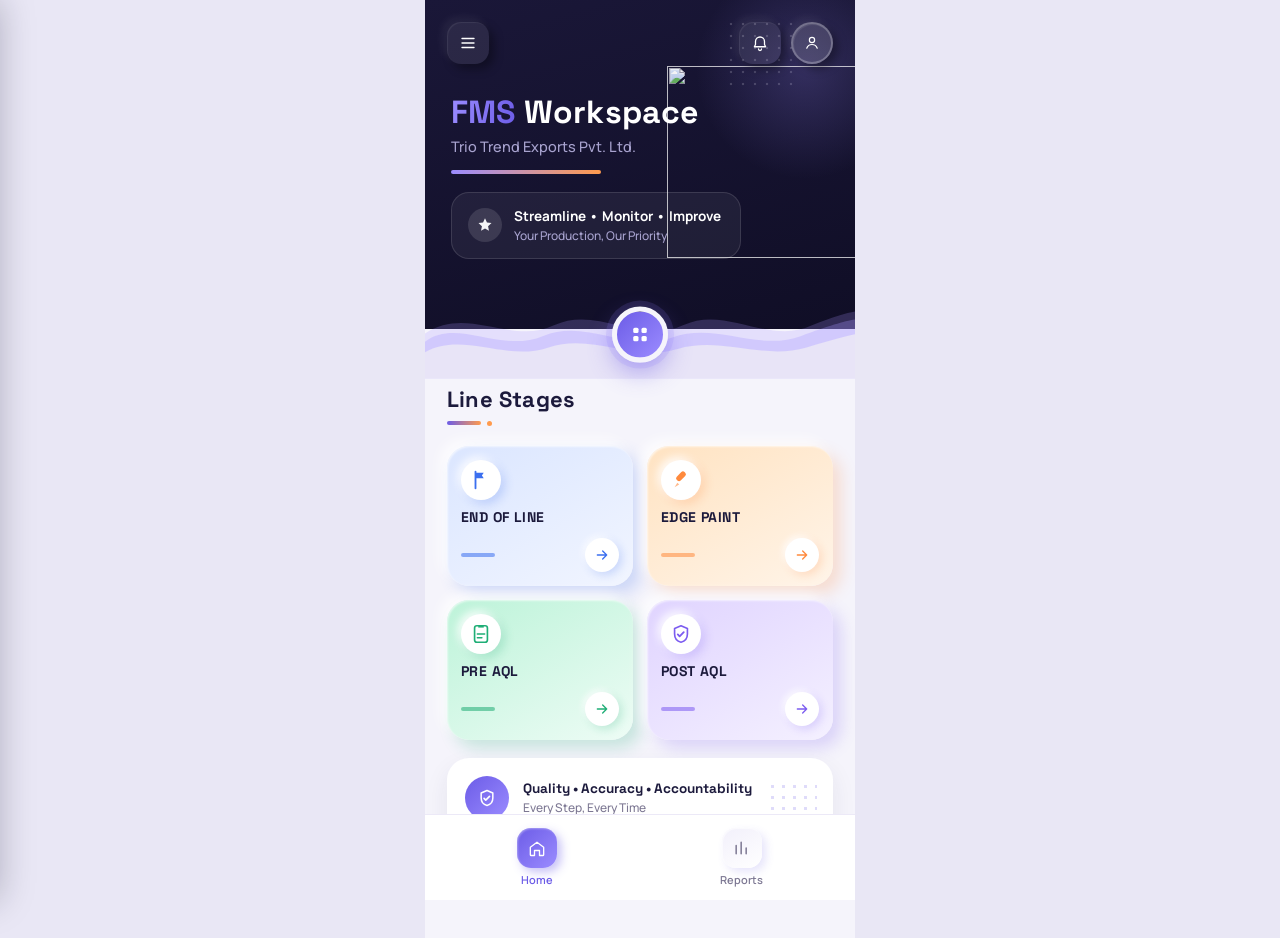
==== index.html @ f4f4b923 "Update index.html" ====
<!DOCTYPE html>
<html lang="en">
<head>
<meta charset="UTF-8">
<meta name="viewport" content="width=device-width, initial-scale=1.0, maximum-scale=1.0">
<title>FMS Workspace</title>
<link rel="stylesheet" href="style.css">
</head>
<body>
<div class="app">

  <div class="side-overlay" id="sideOverlay"></div>
  <aside class="side-panel" id="sidePanel">
    <div class="side-panel-head">
      <div class="side-panel-brand">
        <span class="side-panel-logo">
          <svg width="18" height="18" viewBox="0 0 24 24" fill="none"><path d="M12 3l2.6 5.6 6.1.7-4.6 4.2 1.2 6-5.3-3-5.3 3 1.2-6-4.6-4.2 6.1-.7z" fill="#fff" fill-opacity="0.95"/></svg>
        </span>
        <span>
          <strong>FMS Workspace</strong>
          <small>Trio Trend Exports Pvt. Ltd.</small>
        </span>
      </div>
      <button class="icon-btn square" id="sideCloseBtn" title="Close">
        <svg width="16" height="16" viewBox="0 0 24 24" fill="none"><path d="M6 6l12 12M18 6L6 18" stroke="currentColor" stroke-width="1.8" stroke-linecap="round"/></svg>
      </button>
    </div>

    <div class="side-panel-label">Line Stages</div>

    <nav class="side-panel-list">
      <button class="side-item" data-label="End of Line" style="--tint-a:#dbe6ff; --tint-b:#f1f5ff; --ic:#3b6fef; --sh:rgba(59,111,239,0.22);">
        <span class="side-item-icon"><svg width="19" height="19" viewBox="0 0 24 24" fill="none"><path d="M6 3v18" stroke="var(--ic)" stroke-width="2" stroke-linecap="round"/><path d="M6 4h9l-2 3 2 3H6" fill="var(--ic)"/></svg></span>
        <span class="side-item-text">End of Line</span>
        <span class="side-item-arrow"><svg width="14" height="14" viewBox="0 0 24 24" fill="none"><path d="M5 12h14M13 6l6 6-6 6" stroke="var(--ic)" stroke-width="2" stroke-linecap="round" stroke-linejoin="round"/></svg></span>
      </button>

      <button class="side-item" data-label="Edge Paint" style="--tint-a:#ffe3c2; --tint-b:#fff4e8; --ic:#ff8a3d; --sh:rgba(255,138,61,0.22);">
        <span class="side-item-icon"><svg width="19" height="19" viewBox="0 0 24 24" fill="none"><rect x="9" y="2" width="6" height="12" rx="2.5" transform="rotate(45 12 8)" fill="var(--ic)"/><path d="M8 15l-3 5 5-3z" fill="var(--ic)" opacity="0.6"/></svg></span>
        <span class="side-item-text">Edge Paint</span>
        <span class="side-item-arrow"><svg width="14" height="14" viewBox="0 0 24 24" fill="none"><path d="M5 12h14M13 6l6 6-6 6" stroke="var(--ic)" stroke-width="2" stroke-linecap="round" stroke-linejoin="round"/></svg></span>
      </button>

      <button class="side-item" data-label="Pre AQL" style="--tint-a:#bdf3d9; --tint-b:#edfcf5; --ic:#1fae76; --sh:rgba(31,174,118,0.22);">
        <span class="side-item-icon"><svg width="19" height="19" viewBox="0 0 24 24" fill="none"><rect x="5" y="3" width="14" height="18" rx="2.5" stroke="var(--ic)" stroke-width="1.8"/><path d="M9 3h6v2H9z" fill="var(--ic)"/><path d="M8 12h8M8 16h5" stroke="var(--ic)" stroke-width="1.6" stroke-linecap="round"/></svg></span>
        <span class="side-item-text">Pre AQL</span>
        <span class="side-item-arrow"><svg width="14" height="14" viewBox="0 0 24 24" fill="none"><path d="M5 12h14M13 6l6 6-6 6" stroke="var(--ic)" stroke-width="2" stroke-linecap="round" stroke-linejoin="round"/></svg></span>
      </button>

      <button class="side-item" data-label="Post AQL" style="--tint-a:#e0d4ff; --tint-b:#f4f0ff; --ic:#7c5cf0; --sh:rgba(124,92,240,0.22);">
        <span class="side-item-icon"><svg width="19" height="19" viewBox="0 0 24 24" fill="none"><path d="M12 3l7 3v6c0 5-3.2 8-7 9-3.8-1-7-4-7-9V6z" stroke="var(--ic)" stroke-width="1.8" stroke-linejoin="round"/><path d="M8.5 12.5l2 2 4.5-4.5" stroke="var(--ic)" stroke-width="2" stroke-linecap="round" stroke-linejoin="round"/></svg></span>
        <span class="side-item-text">Post AQL</span>
        <span class="side-item-arrow"><svg width="14" height="14" viewBox="0 0 24 24" fill="none"><path d="M5 12h14M13 6l6 6-6 6" stroke="var(--ic)" stroke-width="2" stroke-linecap="round" stroke-linejoin="round"/></svg></span>
      </button>
    </nav>
  </aside>

  <div class="hero">
    <div class="hero-dots" aria-hidden="true"></div>
    <div class="hero-glow" aria-hidden="true"></div>

    <div class="topbar">
      <button class="icon-btn square" id="menuBtn" title="Menu">
        <svg width="18" height="18" viewBox="0 0 24 24" fill="none"><path d="M4 6h16M4 12h16M4 18h16" stroke="currentColor" stroke-width="1.8" stroke-linecap="round"/></svg>
      </button>

      <div class="topbar-right">
        <button class="icon-btn square" id="bellBtn" title="Notifications">
          <svg width="18" height="18" viewBox="0 0 24 24" fill="none"><path d="M6 10a6 6 0 0 1 12 0v4l1.5 3h-15L6 14z" stroke="currentColor" stroke-width="1.7" stroke-linejoin="round"/><path d="M10 20a2 2 0 0 0 4 0" stroke="currentColor" stroke-width="1.7" stroke-linecap="round"/></svg>
        </button>

        <div class="avatar-badge" id="avatarBtn">
          <svg width="18" height="18" viewBox="0 0 24 24" fill="none"><circle cx="12" cy="8" r="3.5" stroke="currentColor" stroke-width="1.6"/><path d="M5 19c1.2-3.2 4-5 7-5s5.8 1.8 7 5" stroke="currentColor" stroke-width="1.6" stroke-linecap="round"/></svg>
          <div class="menu-panel" id="menuPanel">
            <button id="logoutBtn">Log out</button>
            <button id="profileBtn">Profile settings</button>
          </div>
        </div>
      </div>
    </div>

    <img class="hero-illustration" src="https://res.cloudinary.com/dnrgcigsj/image/upload/v1784894567/WhatsApp_Image_2026-07-24_at_5.30.58_PM_oqavgt.jpg" alt="" aria-hidden="true">

    <div class="hero-text">
      <h1><span class="grad-text">FMS</span> Workspace</h1>
      <p>Trio Trend Exports Pvt. Ltd.</p>
      <div class="hero-divider"></div>

      <div class="tagline-card">
        <span class="tagline-icon">
          <svg width="18" height="18" viewBox="0 0 24 24" fill="none"><path d="M12 3l2.6 5.6 6.1.7-4.6 4.2 1.2 6-5.3-3-5.3 3 1.2-6-4.6-4.2 6.1-.7z" fill="#fff" fill-opacity="0.95"/></svg>
        </span>
        <span>
          <strong>Streamline &bull; Monitor &bull; Improve</strong>
          <small>Your Production, Our Priority</small>
        </span>
      </div>
    </div>

    <svg class="hero-wave" viewBox="0 0 400 110" preserveAspectRatio="none" xmlns="http://www.w3.org/2000/svg">
      <!-- back wave -->
      <path d="M0,55 C40,20 80,70 120,45 C160,20 200,70 240,45 C280,20 320,70 360,45 C380,34 392,30 400,28 L400,110 L0,110 Z" fill="rgba(167,148,255,0.22)"/>
      <!-- mid wave -->
      <path d="M0,65 C30,35 70,80 110,58 C150,36 190,80 230,60 C270,40 310,78 350,58 C375,46 390,40 400,38 L400,110 L0,110 Z" fill="rgba(167,148,255,0.3)"/>
      <!-- front wave (bg colour) -->
      <path d="M0,78 C35,52 75,90 115,72 C155,54 195,90 235,74 C275,58 315,88 355,72 C378,63 392,58 400,56 L400,110 L0,110 Z" fill="#e8e4f7"/>
    </svg>
    <div class="fab-sync" id="syncBtn" title="Quick menu">
      <svg width="18" height="18" viewBox="0 0 24 24" fill="none"><rect x="3" y="3" width="7" height="7" rx="2" fill="#fff"/><rect x="14" y="3" width="7" height="7" rx="2" fill="#fff"/><rect x="3" y="14" width="7" height="7" rx="2" fill="#fff"/><rect x="14" y="14" width="7" height="7" rx="2" fill="#fff"/></svg>
    </div>
  </div>

  <div class="content">
    <div class="section-label">Line Stages</div>
    <div class="section-accent"><span class="bar"></span><span class="dot"></span></div>

    <div class="clay-grid">

      <button class="stage-card" data-label="End of Line" style="--tint-a:#dbe6ff; --tint-b:#f1f5ff; --ic:#3b6fef; --sh:rgba(59,111,239,0.22); --d:0s;">
        <span class="stage-icon"><svg width="22" height="22" viewBox="0 0 24 24" fill="none"><path d="M6 3v18" stroke="var(--ic)" stroke-width="2" stroke-linecap="round"/><path d="M6 4h9l-2 3 2 3H6" fill="var(--ic)"/></svg></span>
        <h3>END OF LINE</h3>
        <div class="stage-footer">
          <span class="stage-bar"></span>
          <span class="stage-arrow"><svg width="16" height="16" viewBox="0 0 24 24" fill="none"><path d="M5 12h14M13 6l6 6-6 6" stroke="var(--ic)" stroke-width="2" stroke-linecap="round" stroke-linejoin="round"/></svg></span>
        </div>
      </button>

      <button class="stage-card" data-label="Edge Paint" style="--tint-a:#ffe3c2; --tint-b:#fff4e8; --ic:#ff8a3d; --sh:rgba(255,138,61,0.22); --d:0.08s;">
        <span class="stage-icon"><svg width="22" height="22" viewBox="0 0 24 24" fill="none"><rect x="9" y="2" width="6" height="12" rx="2.5" transform="rotate(45 12 8)" fill="var(--ic)"/><path d="M8 15l-3 5 5-3z" fill="var(--ic)" opacity="0.6"/></svg></span>
        <h3>EDGE PAINT</h3>
        <div class="stage-footer">
          <span class="stage-bar"></span>
          <span class="stage-arrow"><svg width="16" height="16" viewBox="0 0 24 24" fill="none"><path d="M5 12h14M13 6l6 6-6 6" stroke="var(--ic)" stroke-width="2" stroke-linecap="round" stroke-linejoin="round"/></svg></span>
        </div>
      </button>

      <button class="stage-card" data-label="Pre AQL" style="--tint-a:#bdf3d9; --tint-b:#edfcf5; --ic:#1fae76; --sh:rgba(31,174,118,0.22); --d:0.16s;">
        <span class="stage-icon"><svg width="22" height="22" viewBox="0 0 24 24" fill="none"><rect x="5" y="3" width="14" height="18" rx="2.5" stroke="var(--ic)" stroke-width="1.8"/><path d="M9 3h6v2H9z" fill="var(--ic)"/><path d="M8 12h8M8 16h5" stroke="var(--ic)" stroke-width="1.6" stroke-linecap="round"/></svg></span>
        <h3>PRE AQL</h3>
        <div class="stage-footer">
          <span class="stage-bar"></span>
          <span class="stage-arrow"><svg width="16" height="16" viewBox="0 0 24 24" fill="none"><path d="M5 12h14M13 6l6 6-6 6" stroke="var(--ic)" stroke-width="2" stroke-linecap="round" stroke-linejoin="round"/></svg></span>
        </div>
      </button>

      <button class="stage-card" data-label="Post AQL" style="--tint-a:#e0d4ff; --tint-b:#f4f0ff; --ic:#7c5cf0; --sh:rgba(124,92,240,0.22); --d:0.24s;">
        <span class="stage-icon"><svg width="22" height="22" viewBox="0 0 24 24" fill="none"><path d="M12 3l7 3v6c0 5-3.2 8-7 9-3.8-1-7-4-7-9V6z" stroke="var(--ic)" stroke-width="1.8" stroke-linejoin="round"/><path d="M8.5 12.5l2 2 4.5-4.5" stroke="var(--ic)" stroke-width="2" stroke-linecap="round" stroke-linejoin="round"/></svg></span>
        <h3>POST AQL</h3>
        <div class="stage-footer">
          <span class="stage-bar"></span>
          <span class="stage-arrow"><svg width="16" height="16" viewBox="0 0 24 24" fill="none"><path d="M5 12h14M13 6l6 6-6 6" stroke="var(--ic)" stroke-width="2" stroke-linecap="round" stroke-linejoin="round"/></svg></span>
        </div>
      </button>

    </div>

    <div class="quality-card">
      <span class="quality-icon"><svg width="20" height="20" viewBox="0 0 24 24" fill="none"><path d="M12 3l7 3v6c0 5-3.2 8-7 9-3.8-1-7-4-7-9V6z" stroke="#fff" stroke-width="1.8" stroke-linejoin="round"/><path d="M8.5 12.5l2 2 4.5-4.5" stroke="#fff" stroke-width="2" stroke-linecap="round" stroke-linejoin="round"/></svg></span>
      <span class="quality-text">
        <strong>Quality &bull; Accuracy &bull; Accountability</strong>
        <small>Every Step, Every Time</small>
      </span>
      <span class="quality-dots" aria-hidden="true"></span>
    </div>
  </div>

  <nav class="bottom-nav">
    <button class="active" data-view="home">
      <span class="nav-icon">
        <svg width="20" height="20" viewBox="0 0 24 24" fill="none"><path d="M4 11l8-6 8 6v9a1 1 0 0 1-1 1h-4v-6H9v6H5a1 1 0 0 1-1-1z" stroke="currentColor" stroke-width="1.6" stroke-linejoin="round"/></svg>
      </span>
      Home
    </button>
    <button data-view="reports">
      <span class="nav-icon">
        <svg width="20" height="20" viewBox="0 0 24 24" fill="none"><path d="M5 19V9M11 19V5M17 19v-7" stroke="currentColor" stroke-width="1.8" stroke-linecap="round"/></svg>
      </span>
      Reports
    </button>
  </nav>

  <div class="toast" id="toast"></div>
</div>

<script src="main.js"></script>
</body>
</html>
---- style.css ----
@import url('https://fonts.googleapis.com/css2?family=Space+Grotesk:wght@500;600;700&family=Manrope:wght@400;500;600;700&display=swap');

:root{
  --hero-1:#1a1738;
  --hero-2:#100e26;
  --accent-1:#6c5ce7;
  --accent-2:#9b8cff;
  --accent-orange:#ff9a4d;
  --bg-light:#f5f4fb;
  --card:#ffffff;
  --text-light:#ffffff;
  --text-muted:#a8a3cf;
  --text-dark:#1c1a3c;
  --text-dark-muted:#7d7893;
  --shadow:0 10px 24px rgba(38,34,78,0.12);
}

*{box-sizing:border-box;}

body{
  margin:0;
  font-family:'Manrope',sans-serif;
  background:#e9e7f5;
  display:flex;
  justify-content:center;
  color:var(--text-dark);
}

.app{
  width:100%;
  max-width:430px;
  min-height:100vh;
  background:var(--bg-light);
  position:relative;
  overflow-x:hidden;
  display:flex;
  flex-direction:column;
}

/* ---------- SIDE PANEL ---------- */
.side-overlay{
  position:fixed;
  inset:0;
  background:rgba(16,14,38,0.5);
  backdrop-filter:blur(2px);
  opacity:0;
  pointer-events:none;
  transition:opacity .28s ease;
  z-index:90;
}
.side-overlay.open{
  opacity:1;
  pointer-events:auto;
}

.side-panel{
  position:fixed;
  top:0; left:0;
  height:100%;
  width:82%;
  max-width:330px;
  background:var(--bg-light);
  box-shadow:14px 0 34px rgba(16,14,38,0.28);
  z-index:100;
  display:flex;
  flex-direction:column;
  padding:22px 18px calc(22px + env(safe-area-inset-bottom));
  transform:translateX(-105%);
  transition:transform .32s cubic-bezier(.25,.9,.35,1);
}
.side-panel.open{
  transform:translateX(0);
}

.side-panel-head{
  display:flex;
  align-items:center;
  justify-content:space-between;
  margin-bottom:24px;
}
.side-panel-brand{
  display:flex;
  align-items:center;
  gap:12px;
}
.side-panel-logo{
  width:38px;height:38px;
  border-radius:13px;
  flex-shrink:0;
  background:linear-gradient(135deg,var(--accent-1),var(--accent-2));
  display:flex;align-items:center;justify-content:center;
  box-shadow:4px 4px 10px rgba(108,92,231,0.28), -3px -3px 8px rgba(255,255,255,0.85);
}
.side-panel-brand strong{
  display:block;
  font-family:'Space Grotesk',sans-serif;
  font-weight:700;
  font-size:14px;
  color:var(--text-dark);
}
.side-panel-brand small{
  display:block;
  font-size:11.5px;
  color:var(--text-dark-muted);
  font-weight:500;
}

.side-panel .icon-btn.square{
  width:36px;height:36px;
  border-radius:12px;
  color:var(--text-dark-muted);
  background:linear-gradient(150deg,#f2f0fb,#ffffff);
  box-shadow:
    4px 4px 9px rgba(108,92,231,0.14),
    -4px -4px 9px rgba(255,255,255,0.9),
    inset 1px 1px 1px rgba(255,255,255,0.6);
}
.side-panel .icon-btn.square:active{
  box-shadow:
    inset 3px 3px 6px rgba(108,92,231,0.22),
    inset -2px -2px 6px rgba(255,255,255,0.6);
}

.side-panel-label{
  font-family:'Space Grotesk',sans-serif;
  font-weight:700;
  font-size:13px;
  letter-spacing:0.6px;
  text-transform:uppercase;
  color:var(--text-dark-muted);
  margin-bottom:12px;
}

.side-panel-list{
  display:flex;
  flex-direction:column;
  gap:12px;
  overflow-y:auto;
}

.side-item{
  display:flex;
  align-items:center;
  gap:12px;
  width:100%;
  border:none;
  cursor:pointer;
  text-align:left;
  font-family:'Manrope',sans-serif;
  padding:13px 14px;
  border-radius:18px;
  background:linear-gradient(150deg,var(--tint-a,#ecebf7),var(--tint-b,#f7f6fc));
  box-shadow:
    6px 6px 14px var(--sh,rgba(108,92,231,0.18)),
    -5px -5px 12px rgba(255,255,255,0.85),
    inset 1px 1px 2px rgba(255,255,255,0.6);
  transition:transform .12s ease, box-shadow .12s ease;
}
.side-item:active{
  transform:scale(0.97);
  box-shadow:
    inset 4px 4px 9px var(--sh,rgba(108,92,231,0.24)),
    inset -3px -3px 8px rgba(255,255,255,0.7);
}

.side-item-icon{
  width:38px;height:38px;
  border-radius:50%;
  background:#fff;
  flex-shrink:0;
  display:flex;align-items:center;justify-content:center;
  box-shadow:
    3px 3px 8px var(--sh,rgba(108,92,231,0.2)),
    -2px -2px 6px rgba(255,255,255,0.9);
}

.side-item-text{
  flex:1;
  font-family:'Space Grotesk',sans-serif;
  font-weight:700;
  font-size:13.5px;
  letter-spacing:0.2px;
  color:var(--text-dark);
}

.side-item-arrow{
  width:28px;height:28px;
  border-radius:50%;
  background:#fff;
  flex-shrink:0;
  display:flex;align-items:center;justify-content:center;
  box-shadow:
    2px 2px 6px var(--sh,rgba(108,92,231,0.2)),
    -2px -2px 5px rgba(255,255,255,0.9);
}

/* ---------- HERO ---------- */
.hero{
  background:linear-gradient(165deg,var(--hero-1),var(--hero-2));
  padding:22px 22px 44px;
  position:relative;
  overflow:visible;
  color:var(--text-light);
}

.hero-dots{
  position:absolute;
  top:18px; right:60px;
  width:70px;height:70px;
  background-image:radial-gradient(circle,rgba(255,255,255,0.18) 1.2px, transparent 1.6px);
  background-size:12px 12px;
  pointer-events:none;
}

.hero-glow{
  position:absolute;
  top:-40px; right:-60px;
  width:220px;height:220px;
  border-radius:50%;
  background:radial-gradient(circle, rgba(155,140,255,0.22), transparent 70%);
  pointer-events:none;
}

.hero-illustration{
  position:absolute;
  top:66px; right:-4px;
  width:192px;height:192px;
  object-fit:contain;
  pointer-events:none;
  z-index:0;
  mix-blend-mode:screen;
  opacity:0.95;
}

.topbar{
  display:flex;
  align-items:center;
  justify-content:space-between;
  margin-bottom:26px;
  position:relative;
  z-index:2;
  animation:fadeDown .5s ease both;
}

.topbar-right{
  display:flex;
  align-items:center;
  gap:10px;
}

.icon-btn{
  border:none;color:var(--text-light);
  cursor:pointer;
  background:rgba(255,255,255,0.08);
}
.icon-btn.square{
  width:42px;height:42px;
  border-radius:14px;
  display:flex;align-items:center;justify-content:center;
  box-shadow:
    5px 5px 10px rgba(0,0,0,0.35),
    -4px -4px 10px rgba(255,255,255,0.07),
    inset 1px 1px 1px rgba(255,255,255,0.08);
  transition:transform .12s ease, box-shadow .12s ease;
}
.icon-btn.square:active{
  transform:scale(0.92);
  box-shadow:
    inset 3px 3px 6px rgba(0,0,0,0.4),
    inset -2px -2px 6px rgba(255,255,255,0.06);
}

.avatar-badge{
  width:42px;height:42px;
  border-radius:50%;
  background:rgba(255,255,255,0.14);
  border:2px solid rgba(255,255,255,0.25);
  display:flex;align-items:center;justify-content:center;
  cursor:pointer;
  color:var(--text-light);
  position:relative;
  box-shadow:
    5px 5px 10px rgba(0,0,0,0.35),
    -4px -4px 10px rgba(255,255,255,0.07),
    inset 1px 1px 1px rgba(255,255,255,0.1);
  transition:transform .12s ease, box-shadow .12s ease;
}
.avatar-badge:active{
  transform:scale(0.92);
  box-shadow:
    inset 3px 3px 6px rgba(0,0,0,0.4),
    inset -2px -2px 6px rgba(255,255,255,0.06);
}

.menu-panel{
  position:absolute;
  top:52px; right:0;
  background:var(--card);
  color:var(--text-dark);
  border-radius:14px;
  box-shadow:var(--shadow);
  padding:8px;
  display:none;
  z-index:20;
  min-width:150px;
}
.menu-panel.open{display:block;}
.menu-panel button{
  width:100%;
  text-align:left;
  padding:10px 12px;
  border:none;background:none;
  border-radius:10px;
  font-family:'Manrope',sans-serif;
  font-size:14px;
  cursor:pointer;
  color:var(--text-dark);
}
.menu-panel button:hover{background:#f1effa;}

.hero-text{
  position:relative;
  z-index:2;
  padding:4px 4px 6px;
  margin-bottom:20px;
}
.hero-text h1{
  font-family:'Space Grotesk',sans-serif;
  font-weight:700;
  font-size:32px;
  line-height:1.15;
  margin:0 0 6px;
  letter-spacing:0.2px;
  color:#fff;
  opacity:0;
  animation:riseIn .6s .15s cubic-bezier(.22,.9,.35,1) forwards;
}
.grad-text{
  background:linear-gradient(100deg,var(--accent-2),var(--accent-1));
  -webkit-background-clip:text;
  background-clip:text;
  color:transparent;
}
.hero-text p{
  font-family:'Manrope',sans-serif;
  font-weight:500;
  font-size:14.5px;
  margin:0 0 14px;
  color:var(--text-muted);
  opacity:0;
  animation:riseIn .6s .3s cubic-bezier(.22,.9,.35,1) forwards;
}

.hero-divider{
  width:150px;height:4px;
  border-radius:4px;
  background:linear-gradient(90deg,var(--accent-2),var(--accent-orange));
  margin-bottom:18px;
  opacity:0;
  animation:riseIn .6s .4s cubic-bezier(.22,.9,.35,1) forwards;
}

.tagline-card{
  display:flex;
  align-items:center;
  gap:12px;
  background:rgba(255,255,255,0.06);
  border:1px solid rgba(255,255,255,0.12);
  border-radius:18px;
  padding:14px 16px;
  max-width:290px;
  opacity:0;
  animation:riseIn .6s .5s cubic-bezier(.22,.9,.35,1) forwards;
}
.tagline-icon{
  width:34px;height:34px;
  border-radius:50%;
  background:rgba(255,255,255,0.12);
  display:flex;align-items:center;justify-content:center;
  flex-shrink:0;
}
.tagline-card strong{
  display:block;
  font-family:'Manrope',sans-serif;
  font-weight:700;
  font-size:13.5px;
  color:#fff;
  margin-bottom:2px;
}
.tagline-card small{
  display:block;
  font-size:12px;
  color:var(--text-muted);
  font-weight:500;
}

@keyframes riseIn{
  from{ opacity:0; transform:translateY(14px); }
  to{ opacity:1; transform:translateY(0); }
}
@keyframes fadeDown{
  from{ opacity:0; transform:translateY(-8px); }
  to{ opacity:1; transform:translateY(0); }
}

/* ---------- WAVE DIVIDER ---------- */
.hero-wave{
  position:absolute;
  left:0; bottom:0;
  transform:translateY(55%);
  width:100%;height:90px;
  display:block;
  z-index:1;
}

.fab-sync{
  position:absolute;
  bottom:0;left:50%;
  transform:translate(-50%,60%);
  width:56px;height:56px;
  border-radius:50%;
  background:linear-gradient(135deg,var(--accent-1),var(--accent-2));
  border:5px solid var(--bg-light);
  display:flex;align-items:center;justify-content:center;
  z-index:2;
  cursor:pointer;
  box-shadow:0 0 0 6px rgba(139,124,246,0.15), 0 10px 24px rgba(108,92,231,0.45);
  transition:transform .2s ease;
}
.fab-sync:active{
  transform:translate(-50%,60%) scale(0.9);
}

/* ---------- CONTENT ---------- */
.content{
  flex:1;
  padding:56px 22px calc(100px + env(safe-area-inset-bottom));
  position:relative;
  z-index:0;
}

.section-label{
  font-family:'Space Grotesk',sans-serif;
  font-weight:700;
  font-size:22px;
  letter-spacing:0.2px;
  color:var(--text-dark);
  margin-bottom:8px;
}
.section-accent{
  display:flex;
  align-items:center;
  gap:6px;
  margin-bottom:20px;
}
.section-accent .bar{
  width:34px;height:4px;
  border-radius:4px;
  background:linear-gradient(90deg,var(--accent-1),var(--accent-orange));
}
.section-accent .dot{
  width:5px;height:5px;
  border-radius:50%;
  background:var(--accent-orange);
}

/* ---------- STAGE CARDS ---------- */
.clay-grid{
  display:grid;
  grid-template-columns:1fr 1fr;
  gap:14px;
}

.stage-card{
  background:linear-gradient(150deg,var(--tint-a,#ecebf7),var(--tint-b,#f7f6fc));
  border:none;
  border-radius:22px;
  padding:14px 14px;
  display:flex;
  flex-direction:column;
  align-items:flex-start;
  gap:6px;
  cursor:pointer;
  text-align:left;
  font-family:'Manrope',sans-serif;
  box-shadow:
    8px 8px 16px var(--sh,rgba(108,92,231,0.22)),
    -6px -6px 14px rgba(255,255,255,0.85),
    inset 1px 1px 2px rgba(255,255,255,0.6);
  transition:transform .12s ease, box-shadow .12s ease;
  opacity:0;
  transform:translateY(18px) scale(0.94);
  animation:popIn .5s var(--d,0s) cubic-bezier(.28,.9,.4,1.15) forwards;
}

@keyframes popIn{
  to{ opacity:1; transform:translateY(0) scale(1); }
}

.stage-card:active{
  transform:scale(0.95);
  box-shadow:
    inset 5px 5px 10px var(--sh,rgba(108,92,231,0.28)),
    inset -4px -4px 10px rgba(255,255,255,0.7);
}

.stage-icon{
  width:40px;height:40px;
  border-radius:50%;
  background:#fff;
  display:flex;align-items:center;justify-content:center;
  box-shadow:
    4px 4px 10px var(--sh,rgba(108,92,231,0.22)),
    -3px -3px 8px rgba(255,255,255,0.9);
  margin-bottom:2px;
  transition:transform .12s ease;
}
.stage-card:active .stage-icon{ transform:scale(0.9); }

.stage-card h3{
  margin:0;
  font-family:'Space Grotesk',sans-serif;
  font-weight:700;
  font-size:14px;
  letter-spacing:0.4px;
  color:var(--text-dark);
}
.stage-card p{
  margin:0;
  font-size:12px;
  line-height:1.45;
  color:var(--text-dark-muted);
  font-weight:500;
}

.stage-footer{
  width:100%;
  display:flex;
  align-items:center;
  justify-content:space-between;
  margin-top:6px;
}
.stage-bar{
  width:34px;height:4px;
  border-radius:4px;
  background:var(--ic,var(--accent-1));
  opacity:0.55;
}
.stage-arrow{
  width:34px;height:34px;
  border-radius:50%;
  background:#fff;
  display:flex;align-items:center;justify-content:center;
  box-shadow:
    3px 3px 8px var(--sh,rgba(108,92,231,0.22)),
    -2px -2px 6px rgba(255,255,255,0.9);
  transition:transform .12s ease;
}
.stage-card:active .stage-arrow{ transform:translateX(3px); }

/* ---------- QUALITY FOOTER CARD ---------- */
.quality-card{
  margin-top:18px;
  background:#fff;
  border-radius:22px;
  padding:18px 18px;
  display:flex;
  align-items:center;
  gap:14px;
  position:relative;
  overflow:hidden;
  box-shadow:0 10px 24px rgba(38,34,78,0.08);
}
.quality-icon{
  width:44px;height:44px;
  border-radius:50%;
  background:linear-gradient(135deg,var(--accent-1),var(--accent-2));
  display:flex;align-items:center;justify-content:center;
  flex-shrink:0;
}
.quality-text strong{
  display:block;
  font-family:'Space Grotesk',sans-serif;
  font-weight:700;
  font-size:13.5px;
  color:var(--text-dark);
  margin-bottom:2px;
}
.quality-text small{
  display:block;
  font-size:12px;
  color:var(--text-dark-muted);
  font-weight:500;
}
.quality-dots{
  position:absolute;
  right:16px; top:50%;
  transform:translateY(-50%);
  width:50px;height:34px;
  background-image:radial-gradient(circle,rgba(108,92,231,0.22) 1.4px, transparent 1.8px);
  background-size:11px 11px;
  pointer-events:none;
}

/* ---------- BOTTOM NAV ---------- */
.bottom-nav{
  position:fixed;
  bottom:0;
  left:50%;
  transform:translateX(-50%);
  width:100%;
  max-width:430px;
  background:#fff;
  border-top:1px solid #ece9f7;
  display:flex;
  justify-content:space-around;
  padding:12px 10px calc(12px + env(safe-area-inset-bottom));
  z-index:30;
}
.bottom-nav button{
  border:none;background:none;
  display:flex;flex-direction:column;align-items:center;gap:4px;
  color:var(--text-dark-muted);
  font-size:11px;
  font-weight:600;
  cursor:pointer;
  font-family:'Manrope',sans-serif;
  transition:color .2s ease;
}
.bottom-nav button.active{color:var(--accent-1);}

.nav-icon{
  width:40px;height:40px;
  border-radius:14px;
  display:flex;align-items:center;justify-content:center;
  background:linear-gradient(150deg,#f2f0fb,#ffffff);
  box-shadow:
    4px 4px 9px rgba(108,92,231,0.16),
    -4px -4px 9px rgba(255,255,255,0.9),
    inset 1px 1px 1px rgba(255,255,255,0.6);
  transition:transform .18s cubic-bezier(.34,1.56,.64,1), box-shadow .2s ease, background .25s ease, color .25s ease;
}

.bottom-nav button.active .nav-icon{
  color:#fff;
  background:linear-gradient(135deg,var(--accent-1),var(--accent-2));
  box-shadow:
    4px 4px 10px rgba(108,92,231,0.38),
    -3px -3px 8px rgba(255,255,255,0.7),
    inset 1px 1px 2px rgba(255,255,255,0.35);
}

.bottom-nav button:active .nav-icon{
  transform:scale(0.86);
  box-shadow:
    inset 3px 3px 7px rgba(108,92,231,0.28),
    inset -2px -2px 6px rgba(255,255,255,0.6);
}

@keyframes clayPop{
  0%{transform:scale(0.82);}
  55%{transform:scale(1.14);}
  100%{transform:scale(1);}
}
.nav-icon.pop{
  animation:clayPop .4s cubic-bezier(.34,1.56,.64,1);
}

/* toast */
.toast{
  position:fixed;
  bottom:90px;left:50%;
  transform:translateX(-50%) translateY(20px);
  background:var(--text-dark);
  color:#fff;
  padding:10px 18px;
  border-radius:24px;
  font-size:13px;
  opacity:0;
  transition:opacity .25s ease, transform .25s ease;
  pointer-events:none;
  z-index:50;
  max-width:80%;
  text-align:center;
}
.toast.show{opacity:1;transform:translateX(-50%) translateY(0);}
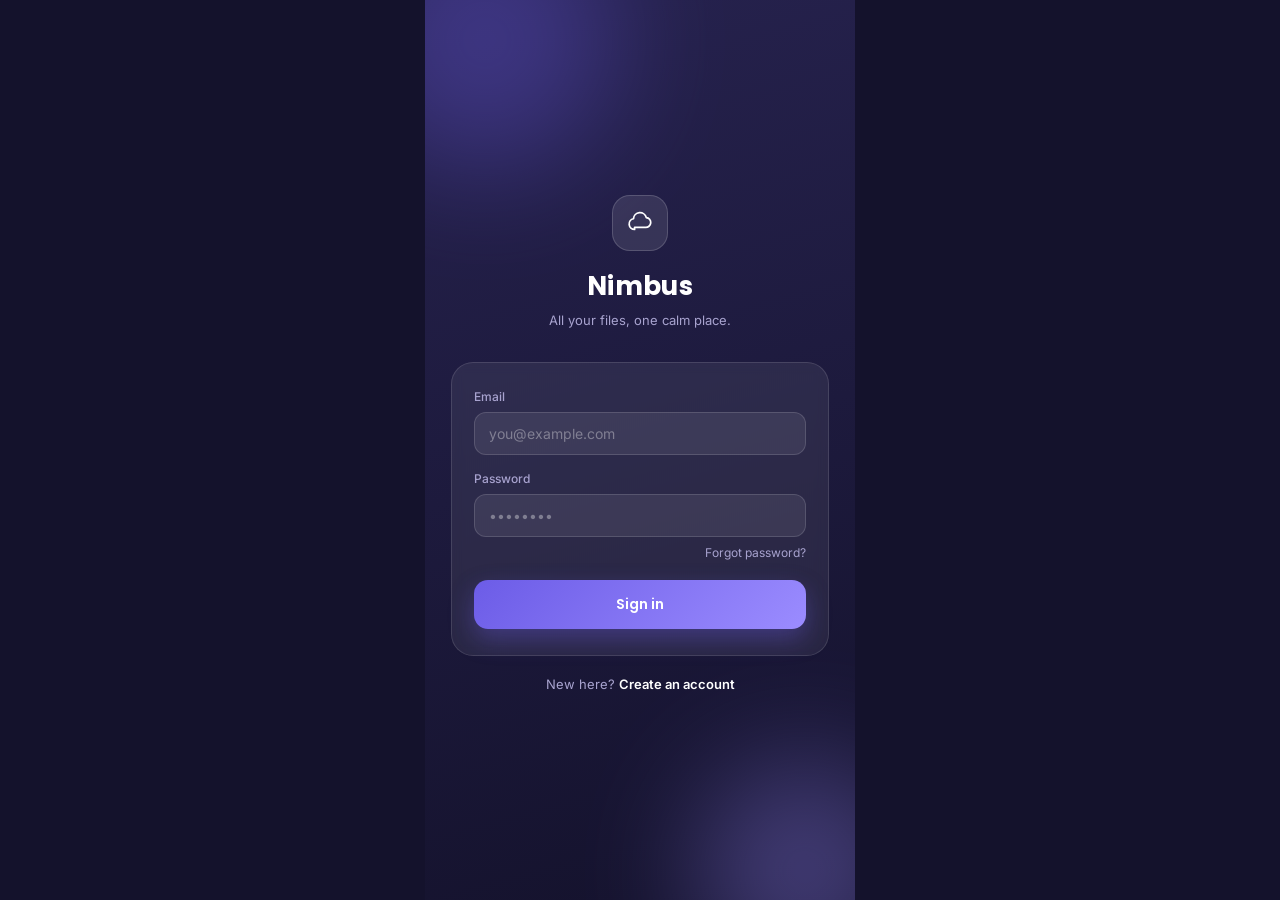
==== commit a12dc438: "Update index.html" ====
--- a/index.html
+++ b/index.html
@@ -1,187 +1,497 @@
 <!DOCTYPE html>
 <html lang="en">
+
 <head>
-<meta charset="UTF-8">
-<meta name="viewport" content="width=device-width, initial-scale=1.0, maximum-scale=1.0">
-<title>FMS Workspace</title>
-<link rel="stylesheet" href="style.css">
+  <meta charset="UTF-8">
+  <meta name="viewport" content="width=device-width, initial-scale=1.0, maximum-scale=1.0">
+  <title>FMS Workspace</title>
+  <link rel="stylesheet" href="style.css">
+  <script>
+    // Auth guard: bounce to the login page if not signed in.
+    if (!localStorage.getItem('nimbus_logged_in')) {
+      window.location.href = 'login.html';
+    }
+  </script>
 </head>
+
 <body>
-<div class="app">
-
-  <div class="side-overlay" id="sideOverlay"></div>
-  <aside class="side-panel" id="sidePanel">
-    <div class="side-panel-head">
-      <div class="side-panel-brand">
-        <span class="side-panel-logo">
-          <svg width="18" height="18" viewBox="0 0 24 24" fill="none"><path d="M12 3l2.6 5.6 6.1.7-4.6 4.2 1.2 6-5.3-3-5.3 3 1.2-6-4.6-4.2 6.1-.7z" fill="#fff" fill-opacity="0.95"/></svg>
+  <div class="app">
+
+    <div class="side-overlay" id="sideOverlay"></div>
+    <aside class="side-panel" id="sidePanel">
+
+      <div class="side-panel-head">
+        <div class="side-panel-brand">
+          <span class="side-panel-logo">
+            <img
+              src="https://res.cloudinary.com/dnrgcigsj/image/upload/v1782800322/ChatGPT_Image_Jun_30_2026_11_46_35_AM_s0aosi.png"
+              alt="FMS" class="sp-logo-small">
+          </span>
+          <span class="sp-brand-text">
+            <strong>FMS Workspace</strong>
+            <small>Trio Trend Exports Pvt. Ltd.</small>
+          </span>
+        </div>
+        <button class="sp-close-btn" id="sideCloseBtn" title="Close">
+          <svg width="14" height="14" viewBox="0 0 24 24" fill="none">
+            <path d="M6 6l12 12M18 6L6 18" stroke="currentColor" stroke-width="2.2" stroke-linecap="round" />
+          </svg>
+        </button>
+      </div>
+
+      <div class="side-panel-label">Line Stages</div>
+
+      <nav class="side-panel-list">
+        <button class="side-item" data-label="End of Line"
+          style="--tint-a:#dbe6ff; --tint-b:#f1f5ff; --ic:#3b6fef; --sh:rgba(59,111,239,0.22);">
+          <span class="side-item-icon"><svg width="19" height="19" viewBox="0 0 24 24" fill="none">
+              <path d="M6 3v18" stroke="var(--ic)" stroke-width="2" stroke-linecap="round" />
+              <path d="M6 4h9l-2 3 2 3H6" fill="var(--ic)" />
+            </svg></span>
+          <span class="side-item-text">End of Line</span>
+          <span class="side-item-arrow"><svg width="14" height="14" viewBox="0 0 24 24" fill="none">
+              <path d="M5 12h14M13 6l6 6-6 6" stroke="var(--ic)" stroke-width="2" stroke-linecap="round"
+                stroke-linejoin="round" />
+            </svg></span>
+        </button>
+
+        <button class="side-item" data-label="Edge Paint"
+          style="--tint-a:#ffe3c2; --tint-b:#fff4e8; --ic:#ff8a3d; --sh:rgba(255,138,61,0.22);">
+          <span class="side-item-icon"><svg width="19" height="19" viewBox="0 0 24 24" fill="none">
+              <rect x="9" y="2" width="6" height="12" rx="2.5" transform="rotate(45 12 8)" fill="var(--ic)" />
+              <path d="M8 15l-3 5 5-3z" fill="var(--ic)" opacity="0.6" />
+            </svg></span>
+          <span class="side-item-text">Edge Paint</span>
+          <span class="side-item-arrow"><svg width="14" height="14" viewBox="0 0 24 24" fill="none">
+              <path d="M5 12h14M13 6l6 6-6 6" stroke="var(--ic)" stroke-width="2" stroke-linecap="round"
+                stroke-linejoin="round" />
+            </svg></span>
+        </button>
+
+        <button class="side-item" data-label="Pre AQL"
+          style="--tint-a:#bdf3d9; --tint-b:#edfcf5; --ic:#1fae76; --sh:rgba(31,174,118,0.22);">
+          <span class="side-item-icon"><svg width="19" height="19" viewBox="0 0 24 24" fill="none">
+              <rect x="5" y="3" width="14" height="18" rx="2.5" stroke="var(--ic)" stroke-width="1.8" />
+              <path d="M9 3h6v2H9z" fill="var(--ic)" />
+              <path d="M8 12h8M8 16h5" stroke="var(--ic)" stroke-width="1.6" stroke-linecap="round" />
+            </svg></span>
+          <span class="side-item-text">Pre AQL</span>
+          <span class="side-item-arrow"><svg width="14" height="14" viewBox="0 0 24 24" fill="none">
+              <path d="M5 12h14M13 6l6 6-6 6" stroke="var(--ic)" stroke-width="2" stroke-linecap="round"
+                stroke-linejoin="round" />
+            </svg></span>
+        </button>
+
+        <button class="side-item" data-label="Post AQL"
+          style="--tint-a:#e0d4ff; --tint-b:#f4f0ff; --ic:#7c5cf0; --sh:rgba(124,92,240,0.22);">
+          <span class="side-item-icon"><svg width="19" height="19" viewBox="0 0 24 24" fill="none">
+              <path d="M12 3l7 3v6c0 5-3.2 8-7 9-3.8-1-7-4-7-9V6z" stroke="var(--ic)" stroke-width="1.8"
+                stroke-linejoin="round" />
+              <path d="M8.5 12.5l2 2 4.5-4.5" stroke="var(--ic)" stroke-width="2" stroke-linecap="round"
+                stroke-linejoin="round" />
+            </svg></span>
+          <span class="side-item-text">Post AQL</span>
+          <span class="side-item-arrow"><svg width="14" height="14" viewBox="0 0 24 24" fill="none">
+              <path d="M5 12h14M13 6l6 6-6 6" stroke="var(--ic)" stroke-width="2" stroke-linecap="round"
+                stroke-linejoin="round" />
+            </svg></span>
+        </button>
+      </nav>
+    </aside>
+
+    <div class="hero">
+      <div class="hero-dots" aria-hidden="true"></div>
+      <div class="hero-glow" aria-hidden="true"></div>
+
+      <div class="topbar">
+        <button class="icon-btn square" id="menuBtn" title="Menu">
+          <svg width="18" height="18" viewBox="0 0 24 24" fill="none">
+            <path d="M4 6h16M4 12h16M4 18h16" stroke="currentColor" stroke-width="1.8" stroke-linecap="round" />
+          </svg>
+        </button>
+
+        <div class="topbar-right">
+          <button class="icon-btn square notif-btn" id="bellBtn" title="Notifications">
+            <svg width="18" height="18" viewBox="0 0 24 24" fill="none">
+              <path d="M6 10a6 6 0 0 1 12 0v4l1.5 3h-15L6 14z" stroke="currentColor" stroke-width="1.7"
+                stroke-linejoin="round" />
+              <path d="M10 20a2 2 0 0 0 4 0" stroke="currentColor" stroke-width="1.7" stroke-linecap="round" />
+            </svg>
+            <span class="notif-dot"></span>
+          </button>
+
+          <div class="avatar-badge" id="avatarBtn">
+            <svg width="18" height="18" viewBox="0 0 24 24" fill="none">
+              <circle cx="12" cy="8" r="3.5" stroke="currentColor" stroke-width="1.6" />
+              <path d="M5 19c1.2-3.2 4-5 7-5s5.8 1.8 7 5" stroke="currentColor" stroke-width="1.6"
+                stroke-linecap="round" />
+            </svg>
+            <div class="menu-panel" id="menuPanel">
+              <button id="logoutBtn">
+                <span class="mp-icon"><svg width="14" height="14" viewBox="0 0 24 24" fill="none">
+                    <path d="M16 17l5-5-5-5M21 12H9M13 5H5v14h8" stroke="currentColor" stroke-width="2"
+                      stroke-linecap="round" stroke-linejoin="round" />
+                  </svg></span>
+                Log out
+              </button>
+              <button id="profileBtn">
+                <span class="mp-icon"><svg width="14" height="14" viewBox="0 0 24 24" fill="none">
+                    <circle cx="12" cy="8" r="3.5" stroke="currentColor" stroke-width="1.8" />
+                    <path d="M5 19c1.2-3.2 4-5 7-5s5.8 1.8 7 5" stroke="currentColor" stroke-width="1.8"
+                      stroke-linecap="round" />
+                  </svg></span>
+                Profile settings
+              </button>
+            </div>
+          </div>
+        </div>
+      </div>
+
+      <img class="hero-illustration"
+        src="https://res.cloudinary.com/dnrgcigsj/image/upload/v1784894567/WhatsApp_Image_2026-07-24_at_5.30.58_PM_oqavgt.jpg"
+        alt="" aria-hidden="true">
+
+      <div class="hero-text">
+        <h1><span class="grad-text">FMS</span> Workspace</h1>
+        <p>Trio Trend Exports Pvt. Ltd.</p>
+        <div class="hero-divider"></div>
+
+        <div class="tagline-card">
+          <span class="tagline-icon">
+            <svg width="18" height="18" viewBox="0 0 24 24" fill="none">
+              <path d="M12 3l2.6 5.6 6.1.7-4.6 4.2 1.2 6-5.3-3-5.3 3 1.2-6-4.6-4.2 6.1-.7z" fill="#fff"
+                fill-opacity="0.95" />
+            </svg>
+          </span>
+          <span>
+            <strong>Streamline &bull; Monitor &bull; Improve</strong>
+            <small>Your Production, Our Priority</small>
+          </span>
+        </div>
+      </div>
+
+      <svg class="hero-wave" viewBox="0 0 400 110" preserveAspectRatio="none" xmlns="http://www.w3.org/2000/svg">
+        <!-- back wave -->
+        <path
+          d="M0,55 C40,20 80,70 120,45 C160,20 200,70 240,45 C280,20 320,70 360,45 C380,34 392,30 400,28 L400,110 L0,110 Z"
+          fill="rgba(167,148,255,0.22)" />
+        <!-- mid wave -->
+        <path
+          d="M0,65 C30,35 70,80 110,58 C150,36 190,80 230,60 C270,40 310,78 350,58 C375,46 390,40 400,38 L400,110 L0,110 Z"
+          fill="rgba(167,148,255,0.3)" />
+        <!-- front wave (bg colour) -->
+        <path
+          d="M0,78 C35,52 75,90 115,72 C155,54 195,90 235,74 C275,58 315,88 355,72 C378,63 392,58 400,56 L400,110 L0,110 Z"
+          fill="#e8e4f7" />
+      </svg>
+      <div class="fab-sync" id="syncBtn" title="Quick menu">
+        <svg width="18" height="18" viewBox="0 0 24 24" fill="none">
+          <rect x="3" y="3" width="7" height="7" rx="2" fill="#fff" />
+          <rect x="14" y="3" width="7" height="7" rx="2" fill="#fff" />
+          <rect x="3" y="14" width="7" height="7" rx="2" fill="#fff" />
+          <rect x="14" y="14" width="7" height="7" rx="2" fill="#fff" />
+        </svg>
+      </div>
+    </div>
+
+    <div class="content">
+      <div class="section-label">Line Stages</div>
+      <div class="section-accent"><span class="bar"></span><span class="dot"></span></div>
+
+      <div class="clay-grid">
+
+        <button class="stage-card" data-label="End of Line"
+          style="--tint-a:#dbe6ff; --tint-b:#f1f5ff; --ic:#3b6fef; --sh:rgba(59,111,239,0.22); --d:0s;">
+          <span class="stage-icon"><svg width="22" height="22" viewBox="0 0 24 24" fill="none">
+              <path d="M6 3v18" stroke="var(--ic)" stroke-width="2" stroke-linecap="round" />
+              <path d="M6 4h9l-2 3 2 3H6" fill="var(--ic)" />
+            </svg></span>
+          <h3>END OF LINE</h3>
+          <div class="stage-footer">
+            <span class="stage-bar"></span>
+            <span class="stage-arrow"><svg width="16" height="16" viewBox="0 0 24 24" fill="none">
+                <path d="M5 12h14M13 6l6 6-6 6" stroke="var(--ic)" stroke-width="2" stroke-linecap="round"
+                  stroke-linejoin="round" />
+              </svg></span>
+          </div>
+        </button>
+
+        <button class="stage-card" data-label="Edge Paint"
+          style="--tint-a:#ffe3c2; --tint-b:#fff4e8; --ic:#ff8a3d; --sh:rgba(255,138,61,0.22); --d:0.08s;">
+          <span class="stage-icon"><svg width="22" height="22" viewBox="0 0 24 24" fill="none">
+              <rect x="9" y="2" width="6" height="12" rx="2.5" transform="rotate(45 12 8)" fill="var(--ic)" />
+              <path d="M8 15l-3 5 5-3z" fill="var(--ic)" opacity="0.6" />
+            </svg></span>
+          <h3>EDGE PAINT</h3>
+          <div class="stage-footer">
+            <span class="stage-bar"></span>
+            <span class="stage-arrow"><svg width="16" height="16" viewBox="0 0 24 24" fill="none">
+                <path d="M5 12h14M13 6l6 6-6 6" stroke="var(--ic)" stroke-width="2" stroke-linecap="round"
+                  stroke-linejoin="round" />
+              </svg></span>
+          </div>
+        </button>
+
+        <button class="stage-card" data-label="Pre AQL"
+          style="--tint-a:#bdf3d9; --tint-b:#edfcf5; --ic:#1fae76; --sh:rgba(31,174,118,0.22); --d:0.16s;">
+          <span class="stage-icon"><svg width="22" height="22" viewBox="0 0 24 24" fill="none">
+              <rect x="5" y="3" width="14" height="18" rx="2.5" stroke="var(--ic)" stroke-width="1.8" />
+              <path d="M9 3h6v2H9z" fill="var(--ic)" />
+              <path d="M8 12h8M8 16h5" stroke="var(--ic)" stroke-width="1.6" stroke-linecap="round" />
+            </svg></span>
+          <h3>PRE AQL</h3>
+          <div class="stage-footer">
+            <span class="stage-bar"></span>
+            <span class="stage-arrow"><svg width="16" height="16" viewBox="0 0 24 24" fill="none">
+                <path d="M5 12h14M13 6l6 6-6 6" stroke="var(--ic)" stroke-width="2" stroke-linecap="round"
+                  stroke-linejoin="round" />
+              </svg></span>
+          </div>
+        </button>
+
+        <button class="stage-card" data-label="Post AQL"
+          style="--tint-a:#e0d4ff; --tint-b:#f4f0ff; --ic:#7c5cf0; --sh:rgba(124,92,240,0.22); --d:0.24s;">
+          <span class="stage-icon"><svg width="22" height="22" viewBox="0 0 24 24" fill="none">
+              <path d="M12 3l7 3v6c0 5-3.2 8-7 9-3.8-1-7-4-7-9V6z" stroke="var(--ic)" stroke-width="1.8"
+                stroke-linejoin="round" />
+              <path d="M8.5 12.5l2 2 4.5-4.5" stroke="var(--ic)" stroke-width="2" stroke-linecap="round"
+                stroke-linejoin="round" />
+            </svg></span>
+          <h3>POST AQL</h3>
+          <div class="stage-footer">
+            <span class="stage-bar"></span>
+            <span class="stage-arrow"><svg width="16" height="16" viewBox="0 0 24 24" fill="none">
+                <path d="M5 12h14M13 6l6 6-6 6" stroke="var(--ic)" stroke-width="2" stroke-linecap="round"
+                  stroke-linejoin="round" />
+              </svg></span>
+          </div>
+        </button>
+
+      </div>
+
+      <div class="quality-card">
+        <span class="quality-icon"><svg width="20" height="20" viewBox="0 0 24 24" fill="none">
+            <path d="M12 3l7 3v6c0 5-3.2 8-7 9-3.8-1-7-4-7-9V6z" stroke="#fff" stroke-width="1.8"
+              stroke-linejoin="round" />
+            <path d="M8.5 12.5l2 2 4.5-4.5" stroke="#fff" stroke-width="2" stroke-linecap="round"
+              stroke-linejoin="round" />
+          </svg></span>
+        <span class="quality-text">
+          <strong>Quality &bull; Accuracy &bull; Accountability</strong>
+          <small>Every Step, Every Time</small>
         </span>
-        <span>
-          <strong>FMS Workspace</strong>
-          <small>Trio Trend Exports Pvt. Ltd.</small>
+        <span class="quality-dots" aria-hidden="true"></span>
+      </div>
+    </div>
+
+    <nav class="bottom-nav">
+      <button class="active" data-view="home">
+        <span class="nav-icon">
+          <svg width="20" height="20" viewBox="0 0 24 24" fill="none">
+            <path d="M4 11l8-6 8 6v9a1 1 0 0 1-1 1h-4v-6H9v6H5a1 1 0 0 1-1-1z" stroke="currentColor" stroke-width="1.6"
+              stroke-linejoin="round" />
+          </svg>
         </span>
-      </div>
-      <button class="icon-btn square" id="sideCloseBtn" title="Close">
-        <svg width="16" height="16" viewBox="0 0 24 24" fill="none"><path d="M6 6l12 12M18 6L6 18" stroke="currentColor" stroke-width="1.8" stroke-linecap="round"/></svg>
+        Home
       </button>
-    </div>
-
-    <div class="side-panel-label">Line Stages</div>
-
-    <nav class="side-panel-list">
-      <button class="side-item" data-label="End of Line" style="--tint-a:#dbe6ff; --tint-b:#f1f5ff; --ic:#3b6fef; --sh:rgba(59,111,239,0.22);">
-        <span class="side-item-icon"><svg width="19" height="19" viewBox="0 0 24 24" fill="none"><path d="M6 3v18" stroke="var(--ic)" stroke-width="2" stroke-linecap="round"/><path d="M6 4h9l-2 3 2 3H6" fill="var(--ic)"/></svg></span>
-        <span class="side-item-text">End of Line</span>
-        <span class="side-item-arrow"><svg width="14" height="14" viewBox="0 0 24 24" fill="none"><path d="M5 12h14M13 6l6 6-6 6" stroke="var(--ic)" stroke-width="2" stroke-linecap="round" stroke-linejoin="round"/></svg></span>
-      </button>
-
-      <button class="side-item" data-label="Edge Paint" style="--tint-a:#ffe3c2; --tint-b:#fff4e8; --ic:#ff8a3d; --sh:rgba(255,138,61,0.22);">
-        <span class="side-item-icon"><svg width="19" height="19" viewBox="0 0 24 24" fill="none"><rect x="9" y="2" width="6" height="12" rx="2.5" transform="rotate(45 12 8)" fill="var(--ic)"/><path d="M8 15l-3 5 5-3z" fill="var(--ic)" opacity="0.6"/></svg></span>
-        <span class="side-item-text">Edge Paint</span>
-        <span class="side-item-arrow"><svg width="14" height="14" viewBox="0 0 24 24" fill="none"><path d="M5 12h14M13 6l6 6-6 6" stroke="var(--ic)" stroke-width="2" stroke-linecap="round" stroke-linejoin="round"/></svg></span>
-      </button>
-
-      <button class="side-item" data-label="Pre AQL" style="--tint-a:#bdf3d9; --tint-b:#edfcf5; --ic:#1fae76; --sh:rgba(31,174,118,0.22);">
-        <span class="side-item-icon"><svg width="19" height="19" viewBox="0 0 24 24" fill="none"><rect x="5" y="3" width="14" height="18" rx="2.5" stroke="var(--ic)" stroke-width="1.8"/><path d="M9 3h6v2H9z" fill="var(--ic)"/><path d="M8 12h8M8 16h5" stroke="var(--ic)" stroke-width="1.6" stroke-linecap="round"/></svg></span>
-        <span class="side-item-text">Pre AQL</span>
-        <span class="side-item-arrow"><svg width="14" height="14" viewBox="0 0 24 24" fill="none"><path d="M5 12h14M13 6l6 6-6 6" stroke="var(--ic)" stroke-width="2" stroke-linecap="round" stroke-linejoin="round"/></svg></span>
-      </button>
-
-      <button class="side-item" data-label="Post AQL" style="--tint-a:#e0d4ff; --tint-b:#f4f0ff; --ic:#7c5cf0; --sh:rgba(124,92,240,0.22);">
-        <span class="side-item-icon"><svg width="19" height="19" viewBox="0 0 24 24" fill="none"><path d="M12 3l7 3v6c0 5-3.2 8-7 9-3.8-1-7-4-7-9V6z" stroke="var(--ic)" stroke-width="1.8" stroke-linejoin="round"/><path d="M8.5 12.5l2 2 4.5-4.5" stroke="var(--ic)" stroke-width="2" stroke-linecap="round" stroke-linejoin="round"/></svg></span>
-        <span class="side-item-text">Post AQL</span>
-        <span class="side-item-arrow"><svg width="14" height="14" viewBox="0 0 24 24" fill="none"><path d="M5 12h14M13 6l6 6-6 6" stroke="var(--ic)" stroke-width="2" stroke-linecap="round" stroke-linejoin="round"/></svg></span>
+      <button data-view="reports">
+        <span class="nav-icon">
+          <svg width="20" height="20" viewBox="0 0 24 24" fill="none">
+            <path d="M5 19V9M11 19V5M17 19v-7" stroke="currentColor" stroke-width="1.8" stroke-linecap="round" />
+          </svg>
+        </span>
+        Reports
       </button>
     </nav>
-  </aside>
-
-  <div class="hero">
-    <div class="hero-dots" aria-hidden="true"></div>
-    <div class="hero-glow" aria-hidden="true"></div>
-
-    <div class="topbar">
-      <button class="icon-btn square" id="menuBtn" title="Menu">
-        <svg width="18" height="18" viewBox="0 0 24 24" fill="none"><path d="M4 6h16M4 12h16M4 18h16" stroke="currentColor" stroke-width="1.8" stroke-linecap="round"/></svg>
-      </button>
-
-      <div class="topbar-right">
-        <button class="icon-btn square" id="bellBtn" title="Notifications">
-          <svg width="18" height="18" viewBox="0 0 24 24" fill="none"><path d="M6 10a6 6 0 0 1 12 0v4l1.5 3h-15L6 14z" stroke="currentColor" stroke-width="1.7" stroke-linejoin="round"/><path d="M10 20a2 2 0 0 0 4 0" stroke="currentColor" stroke-width="1.7" stroke-linecap="round"/></svg>
-        </button>
-
-        <div class="avatar-badge" id="avatarBtn">
-          <svg width="18" height="18" viewBox="0 0 24 24" fill="none"><circle cx="12" cy="8" r="3.5" stroke="currentColor" stroke-width="1.6"/><path d="M5 19c1.2-3.2 4-5 7-5s5.8 1.8 7 5" stroke="currentColor" stroke-width="1.6" stroke-linecap="round"/></svg>
-          <div class="menu-panel" id="menuPanel">
-            <button id="logoutBtn">Log out</button>
-            <button id="profileBtn">Profile settings</button>
-          </div>
-        </div>
-      </div>
+
+    <div class="toast" id="toast"></div>
+
+    <!-- ═══ END OF LINE FORM SHEET ═══ -->
+    <div class="sheet-overlay" id="eolOverlay"></div>
+    <div class="form-sheet" id="eolSheet">
+
+      <div class="sheet-handle"></div>
+
+      <div class="sheet-header">
+        <div class="sheet-header-icon" style="background:linear-gradient(135deg,#42a5f5,#64b5f6);">
+          <svg width="20" height="20" viewBox="0 0 24 24" fill="none" stroke="#fff" stroke-width="2.2"
+            stroke-linecap="round" stroke-linejoin="round">
+            <path d="M6 2L3 6v14a2 2 0 0 0 2 2h14a2 2 0 0 0 2-2V6l-3-4z"></path>
+            <line x1="3" y1="6" x2="21" y2="6"></line>
+            <path d="M16 10a4 4 0 0 1-8 0"></path>
+          </svg>
+        </div>
+        <div>
+          <h2 class="sheet-title">End of Line</h2>
+          <p class="sheet-sub">Quality Inspection Form</p>
+        </div>
+        <button class="sheet-close-btn" id="eolCloseBtn">
+          <svg width="14" height="14" viewBox="0 0 24 24" fill="none">
+            <path d="M6 6l12 12M18 6L6 18" stroke="currentColor" stroke-width="2.2" stroke-linecap="round" />
+          </svg>
+        </button>
+      </div>
+
+      <form class="sheet-form" id="eolForm">
+
+        <div class="sheet-scroll-area">
+          <!-- Section 1: Order Info -->
+          <div class="form-section-label">
+            <span class="fs-dot" style="background:#42a5f5;"></span>Order Information
+          </div>
+
+          <div class="form-row-2">
+            <div class="form-group">
+              <label class="form-label">Batch ID</label>
+              <div class="input-wrapper custom-dropdown" id="batchDropdown">
+                <span class="input-icon"><svg width="14" height="14" viewBox="0 0 24 24" fill="none">
+                    <path d="M4 7v10a2 2 0 0 0 2 2h12a2 2 0 0 0 2-2V7M4 7l8-4 8 4M4 7l8 4 8-4" stroke="currentColor"
+                      stroke-width="2" stroke-linecap="round" stroke-linejoin="round" />
+                  </svg></span>
+
+                <div class="form-input with-icon dropdown-trigger" id="batchTrigger">
+                  <span id="batchTriggerText">Select Batch...</span>
+                  <svg class="trigger-arrow" width="16" height="16" viewBox="0 0 24 24" fill="none"
+                    stroke="currentColor" stroke-width="2">
+                    <path d="M6 9l6 6 6-6" />
+                  </svg>
+                </div>
+
+                <div class="dropdown-menu" id="batchMenu">
+                  <div class="dropdown-search">
+                    <svg width="14" height="14" viewBox="0 0 24 24" fill="none" stroke="#90caf9" stroke-width="2">
+                      <circle cx="11" cy="11" r="8" />
+                      <path d="M21 21l-4.3-4.3" />
+                    </svg>
+                    <input type="text" id="batchSearch" placeholder="Search batch...">
+                  </div>
+                  <ul class="dropdown-list" id="batchList">
+                    <li class="dropdown-item disabled">Loading batches...</li>
+                  </ul>
+                </div>
+
+                <input type="hidden" id="eol_batch" name="eol_batch">
+              </div>
+            </div>
+            <div class="form-group">
+              <label class="form-label">Style No.</label>
+              <div class="input-wrapper">
+                <span class="input-icon"><svg width="14" height="14" viewBox="0 0 24 24" fill="none">
+                    <path d="M20 7h-3a2 2 0 0 1-2-2V2M20 7v13a2 2 0 0 1-2 2H6a2 2 0 0 1-2-2V4a2 2 0 0 1 2-2h9l5 5z"
+                      stroke="currentColor" stroke-width="2" stroke-linejoin="round" />
+                  </svg></span>
+                <input type="text" class="form-input with-icon" id="eol_style" placeholder="ST-001" required>
+              </div>
+            </div>
+          </div>
+
+          <div class="form-row-2">
+            <div class="form-group">
+              <label class="form-label">Colour</label>
+              <div class="input-wrapper">
+                <span class="input-icon"><svg width="14" height="14" viewBox="0 0 24 24" fill="none">
+                    <circle cx="12" cy="12" r="10" stroke="currentColor" stroke-width="2" />
+                    <path d="M12 2a10 10 0 0 1 10 10h-10V2z" fill="currentColor" fill-opacity="0.3" />
+                  </svg></span>
+                <input type="text" class="form-input with-icon" id="eol_colour" placeholder="Navy Blue" required>
+              </div>
+            </div>
+            <div class="form-group">
+              <label class="form-label">Quantity</label>
+              <div class="input-wrapper">
+                <span class="input-icon"><svg width="14" height="14" viewBox="0 0 24 24" fill="none">
+                    <rect x="3" y="3" width="18" height="18" rx="2" stroke="currentColor" stroke-width="2" />
+                    <path d="M8 12h8M12 8v8" stroke="currentColor" stroke-width="2" stroke-linecap="round" />
+                  </svg></span>
+                <input type="number" class="form-input with-icon" id="eol_qty" placeholder="0" required>
+              </div>
+            </div>
+          </div>
+
+          <div class="form-row-2">
+            <div class="form-group">
+              <label class="form-label">PO</label>
+              <input type="text" class="form-input" id="eol_po" placeholder="PO-5541" required>
+            </div>
+            <div class="form-group">
+              <label class="form-label">SKU</label>
+              <input type="text" class="form-input" id="eol_sku" placeholder="SKU-884" required>
+            </div>
+          </div>
+
+          <div class="form-row-2">
+            <div class="form-group">
+              <label class="form-label">Floor No.</label>
+              <input type="number" class="form-input" id="eol_floor" placeholder="e.g. 2">
+            </div>
+            <div class="form-group">
+              <label class="form-label">Unit</label>
+              <input type="text" class="form-input" id="eol_unit" placeholder="Unit A" required>
+            </div>
+          </div>
+
+          <div class="form-row-2">
+            <div class="form-group">
+              <label class="form-label">Fabricator</label>
+              <input type="text" class="form-input" id="eol_fabricator" placeholder="Full name" required>
+            </div>
+            <div class="form-group">
+              <label class="form-label">End-Line QC</label>
+              <input type="text" class="form-input" id="eol_qcname" placeholder="QC name" required>
+            </div>
+          </div>
+
+          <div class="form-row-2">
+            <div class="form-group">
+              <label class="form-label">ETD</label>
+              <input type="date" class="form-input" id="eol_etd" required>
+            </div>
+            <div class="form-group">
+              <label class="form-label">Checking Date</label>
+              <input type="date" class="form-input" id="eol_checkdate" required>
+            </div>
+          </div>
+
+          <div class="form-divider"></div>
+
+          <!-- Section 2: QC Results -->
+          <div class="form-section-label">
+            <span class="fs-dot" style="background:#1fae76;"></span>QC Results
+          </div>
+
+          <div class="form-row-3">
+            <div class="form-group">
+              <label class="form-label">Checked</label>
+              <input type="number" class="form-input form-input--green" id="eol_checked" placeholder="0" required>
+            </div>
+            <div class="form-group">
+              <label class="form-label">Repair</label>
+              <input type="number" class="form-input form-input--orange" id="eol_repair" placeholder="0">
+            </div>
+            <div class="form-group">
+              <label class="form-label">Sent to WH</label>
+              <input type="number" class="form-input form-input--blue" id="eol_wh" placeholder="0">
+            </div>
+          </div>
+
+          <div class="form-group">
+            <label class="form-label">Repairing Reason</label>
+            <textarea class="form-input form-textarea" id="eol_reason" placeholder="Describe the repairing reason..."
+              rows="2"></textarea>
+          </div>
+        </div>
+
+        <div class="form-actions-sticky">
+          <button type="reset" class="form-btn-reset" id="eolResetBtn">Reset</button>
+          <button type="submit" class="form-btn-submit">Submit</button>
+        </div>
+
+      </form>
     </div>
 
-    <img class="hero-illustration" src="https://res.cloudinary.com/dnrgcigsj/image/upload/v1784894567/WhatsApp_Image_2026-07-24_at_5.30.58_PM_oqavgt.jpg" alt="" aria-hidden="true">
-
-    <div class="hero-text">
-      <h1><span class="grad-text">FMS</span> Workspace</h1>
-      <p>Trio Trend Exports Pvt. Ltd.</p>
-      <div class="hero-divider"></div>
-
-      <div class="tagline-card">
-        <span class="tagline-icon">
-          <svg width="18" height="18" viewBox="0 0 24 24" fill="none"><path d="M12 3l2.6 5.6 6.1.7-4.6 4.2 1.2 6-5.3-3-5.3 3 1.2-6-4.6-4.2 6.1-.7z" fill="#fff" fill-opacity="0.95"/></svg>
-        </span>
-        <span>
-          <strong>Streamline &bull; Monitor &bull; Improve</strong>
-          <small>Your Production, Our Priority</small>
-        </span>
-      </div>
-    </div>
-
-    <svg class="hero-wave" viewBox="0 0 400 110" preserveAspectRatio="none" xmlns="http://www.w3.org/2000/svg">
-      <!-- back wave -->
-      <path d="M0,55 C40,20 80,70 120,45 C160,20 200,70 240,45 C280,20 320,70 360,45 C380,34 392,30 400,28 L400,110 L0,110 Z" fill="rgba(167,148,255,0.22)"/>
-      <!-- mid wave -->
-      <path d="M0,65 C30,35 70,80 110,58 C150,36 190,80 230,60 C270,40 310,78 350,58 C375,46 390,40 400,38 L400,110 L0,110 Z" fill="rgba(167,148,255,0.3)"/>
-      <!-- front wave (bg colour) -->
-      <path d="M0,78 C35,52 75,90 115,72 C155,54 195,90 235,74 C275,58 315,88 355,72 C378,63 392,58 400,56 L400,110 L0,110 Z" fill="#e8e4f7"/>
-    </svg>
-    <div class="fab-sync" id="syncBtn" title="Quick menu">
-      <svg width="18" height="18" viewBox="0 0 24 24" fill="none"><rect x="3" y="3" width="7" height="7" rx="2" fill="#fff"/><rect x="14" y="3" width="7" height="7" rx="2" fill="#fff"/><rect x="3" y="14" width="7" height="7" rx="2" fill="#fff"/><rect x="14" y="14" width="7" height="7" rx="2" fill="#fff"/></svg>
-    </div>
   </div>
 
-  <div class="content">
-    <div class="section-label">Line Stages</div>
-    <div class="section-accent"><span class="bar"></span><span class="dot"></span></div>
-
-    <div class="clay-grid">
-
-      <button class="stage-card" data-label="End of Line" style="--tint-a:#dbe6ff; --tint-b:#f1f5ff; --ic:#3b6fef; --sh:rgba(59,111,239,0.22); --d:0s;">
-        <span class="stage-icon"><svg width="22" height="22" viewBox="0 0 24 24" fill="none"><path d="M6 3v18" stroke="var(--ic)" stroke-width="2" stroke-linecap="round"/><path d="M6 4h9l-2 3 2 3H6" fill="var(--ic)"/></svg></span>
-        <h3>END OF LINE</h3>
-        <div class="stage-footer">
-          <span class="stage-bar"></span>
-          <span class="stage-arrow"><svg width="16" height="16" viewBox="0 0 24 24" fill="none"><path d="M5 12h14M13 6l6 6-6 6" stroke="var(--ic)" stroke-width="2" stroke-linecap="round" stroke-linejoin="round"/></svg></span>
-        </div>
-      </button>
-
-      <button class="stage-card" data-label="Edge Paint" style="--tint-a:#ffe3c2; --tint-b:#fff4e8; --ic:#ff8a3d; --sh:rgba(255,138,61,0.22); --d:0.08s;">
-        <span class="stage-icon"><svg width="22" height="22" viewBox="0 0 24 24" fill="none"><rect x="9" y="2" width="6" height="12" rx="2.5" transform="rotate(45 12 8)" fill="var(--ic)"/><path d="M8 15l-3 5 5-3z" fill="var(--ic)" opacity="0.6"/></svg></span>
-        <h3>EDGE PAINT</h3>
-        <div class="stage-footer">
-          <span class="stage-bar"></span>
-          <span class="stage-arrow"><svg width="16" height="16" viewBox="0 0 24 24" fill="none"><path d="M5 12h14M13 6l6 6-6 6" stroke="var(--ic)" stroke-width="2" stroke-linecap="round" stroke-linejoin="round"/></svg></span>
-        </div>
-      </button>
-
-      <button class="stage-card" data-label="Pre AQL" style="--tint-a:#bdf3d9; --tint-b:#edfcf5; --ic:#1fae76; --sh:rgba(31,174,118,0.22); --d:0.16s;">
-        <span class="stage-icon"><svg width="22" height="22" viewBox="0 0 24 24" fill="none"><rect x="5" y="3" width="14" height="18" rx="2.5" stroke="var(--ic)" stroke-width="1.8"/><path d="M9 3h6v2H9z" fill="var(--ic)"/><path d="M8 12h8M8 16h5" stroke="var(--ic)" stroke-width="1.6" stroke-linecap="round"/></svg></span>
-        <h3>PRE AQL</h3>
-        <div class="stage-footer">
-          <span class="stage-bar"></span>
-          <span class="stage-arrow"><svg width="16" height="16" viewBox="0 0 24 24" fill="none"><path d="M5 12h14M13 6l6 6-6 6" stroke="var(--ic)" stroke-width="2" stroke-linecap="round" stroke-linejoin="round"/></svg></span>
-        </div>
-      </button>
-
-      <button class="stage-card" data-label="Post AQL" style="--tint-a:#e0d4ff; --tint-b:#f4f0ff; --ic:#7c5cf0; --sh:rgba(124,92,240,0.22); --d:0.24s;">
-        <span class="stage-icon"><svg width="22" height="22" viewBox="0 0 24 24" fill="none"><path d="M12 3l7 3v6c0 5-3.2 8-7 9-3.8-1-7-4-7-9V6z" stroke="var(--ic)" stroke-width="1.8" stroke-linejoin="round"/><path d="M8.5 12.5l2 2 4.5-4.5" stroke="var(--ic)" stroke-width="2" stroke-linecap="round" stroke-linejoin="round"/></svg></span>
-        <h3>POST AQL</h3>
-        <div class="stage-footer">
-          <span class="stage-bar"></span>
-          <span class="stage-arrow"><svg width="16" height="16" viewBox="0 0 24 24" fill="none"><path d="M5 12h14M13 6l6 6-6 6" stroke="var(--ic)" stroke-width="2" stroke-linecap="round" stroke-linejoin="round"/></svg></span>
-        </div>
-      </button>
-
-    </div>
-
-    <div class="quality-card">
-      <span class="quality-icon"><svg width="20" height="20" viewBox="0 0 24 24" fill="none"><path d="M12 3l7 3v6c0 5-3.2 8-7 9-3.8-1-7-4-7-9V6z" stroke="#fff" stroke-width="1.8" stroke-linejoin="round"/><path d="M8.5 12.5l2 2 4.5-4.5" stroke="#fff" stroke-width="2" stroke-linecap="round" stroke-linejoin="round"/></svg></span>
-      <span class="quality-text">
-        <strong>Quality &bull; Accuracy &bull; Accountability</strong>
-        <small>Every Step, Every Time</small>
-      </span>
-      <span class="quality-dots" aria-hidden="true"></span>
-    </div>
-  </div>
-
-  <nav class="bottom-nav">
-    <button class="active" data-view="home">
-      <span class="nav-icon">
-        <svg width="20" height="20" viewBox="0 0 24 24" fill="none"><path d="M4 11l8-6 8 6v9a1 1 0 0 1-1 1h-4v-6H9v6H5a1 1 0 0 1-1-1z" stroke="currentColor" stroke-width="1.6" stroke-linejoin="round"/></svg>
-      </span>
-      Home
-    </button>
-    <button data-view="reports">
-      <span class="nav-icon">
-        <svg width="20" height="20" viewBox="0 0 24 24" fill="none"><path d="M5 19V9M11 19V5M17 19v-7" stroke="currentColor" stroke-width="1.8" stroke-linecap="round"/></svg>
-      </span>
-      Reports
-    </button>
-  </nav>
-
-  <div class="toast" id="toast"></div>
-</div>
-
-<script src="main.js"></script>
+  <script src="main.js"></script>
 </body>
+
 </html>
--- a/style.css
+++ b/style.css
@@ -1,28 +1,47 @@
-@import url('https://fonts.googleapis.com/css2?family=Space+Grotesk:wght@500;600;700&family=Manrope:wght@400;500;600;700&display=swap');
-
+@import url('https://fonts.googleapis.com/css2?family=Nunito:wght@700;800;900&family=Manrope:wght@400;500;600;700&family=Syne:wght@700;800&display=swap');
+
+/* ═══════════════ TOKENS ═══════════════ */
 :root{
-  --hero-1:#1a1738;
-  --hero-2:#100e26;
-  --accent-1:#6c5ce7;
-  --accent-2:#9b8cff;
-  --accent-orange:#ff9a4d;
-  --bg-light:#f5f4fb;
-  --card:#ffffff;
-  --text-light:#ffffff;
-  --text-muted:#a8a3cf;
-  --text-dark:#1c1a3c;
-  --text-dark-muted:#7d7893;
-  --shadow:0 10px 24px rgba(38,34,78,0.12);
-}
-
-*{box-sizing:border-box;}
+  --clay-bg:       #e8e4f7;
+  --clay-surface:  #ffffff;
+  --hero-1:        #2d1e6e;
+  --hero-2:        #130d3d;
+  --accent:        #7c5cf0;
+  --accent-light:  #a98fff;
+  --accent-orange: #ff8f55;
+  --text-dark:     #1e1540;
+  --text-mid:      #6b5f9e;
+  --text-light:    #ffffff;
+
+  /* Clay extrusion shadows */
+  --clay-raise:
+    0 2px 0 rgba(255,255,255,0.85) inset,
+    0 -2px 0 rgba(0,0,0,0.06) inset,
+    6px 8px 18px rgba(90,60,200,0.18),
+    -4px -4px 12px rgba(255,255,255,0.75);
+  --clay-press:
+    0 1px 0 rgba(255,255,255,0.45) inset,
+    0 -1px 0 rgba(0,0,0,0.08) inset,
+    inset 5px 6px 14px rgba(90,60,200,0.22),
+    inset -4px -4px 12px rgba(255,255,255,0.55);
+  --clay-card:
+    0 2px 0 rgba(255,255,255,0.9) inset,
+    8px 10px 24px rgba(90,60,200,0.2),
+    -6px -6px 16px rgba(255,255,255,0.8);
+}
+
+/* ═══════════════ RESET ═══════════════ */
+*{box-sizing:border-box; margin:0; padding:0;}
 
 body{
-  margin:0;
   font-family:'Manrope',sans-serif;
-  background:#e9e7f5;
+  background:var(--clay-bg);
   display:flex;
   justify-content:center;
+  min-height:100vh;
+  background-image:
+    radial-gradient(ellipse at 20% 0%,   rgba(172,140,255,0.35) 0%, transparent 55%),
+    radial-gradient(ellipse at 80% 100%, rgba(255,160,100,0.2)  0%, transparent 50%);
   color:var(--text-dark);
 }
 
@@ -30,53 +49,86 @@
   width:100%;
   max-width:430px;
   min-height:100vh;
-  background:var(--bg-light);
+  background:var(--clay-bg);
   position:relative;
   overflow-x:hidden;
   display:flex;
   flex-direction:column;
 }
 
-/* ---------- SIDE PANEL ---------- */
+/* ═══════════════ ANIMATIONS ═══════════════ */
+@keyframes riseIn{
+  from{ opacity:0; transform:translateY(16px) scale(0.97); }
+  to{   opacity:1; transform:translateY(0)    scale(1); }
+}
+@keyframes fadeDown{
+  from{ opacity:0; transform:translateY(-10px); }
+  to{   opacity:1; transform:translateY(0); }
+}
+@keyframes popIn{
+  0%  { opacity:0; transform:translateY(22px) scale(0.88); }
+  60% { transform:translateY(-5px) scale(1.04); }
+  100%{ opacity:1; transform:translateY(0) scale(1); }
+}
+@keyframes clayPop{
+  0%  { transform:scale(0.82); }
+  55% { transform:scale(1.18); }
+  100%{ transform:scale(1); }
+}
+@keyframes float{
+  0%,100%{ transform:translateY(0px); }
+  50%    { transform:translateY(-6px); }
+}
+
+/* ═══════════════ SIDE OVERLAY ═══════════════ */
 .side-overlay{
   position:fixed;
   inset:0;
-  background:rgba(16,14,38,0.5);
-  backdrop-filter:blur(2px);
+  background:rgba(20,14,60,0.45);
+  backdrop-filter:blur(4px);
   opacity:0;
   pointer-events:none;
-  transition:opacity .28s ease;
+  transition:opacity .3s ease;
   z-index:90;
 }
-.side-overlay.open{
-  opacity:1;
-  pointer-events:auto;
-}
-
+.side-overlay.open{ opacity:1; pointer-events:auto; }
+
+/* ═══════════════ SIDE PANEL ═══════════════ */
 .side-panel{
   position:fixed;
   top:0; left:0;
   height:100%;
   width:82%;
-  max-width:330px;
-  background:var(--bg-light);
-  box-shadow:14px 0 34px rgba(16,14,38,0.28);
+  max-width:320px;
+  background:linear-gradient(165deg,#f0ecff,#faf8ff);
   z-index:100;
   display:flex;
   flex-direction:column;
-  padding:22px 18px calc(22px + env(safe-area-inset-bottom));
-  transform:translateX(-105%);
-  transition:transform .32s cubic-bezier(.25,.9,.35,1);
+  padding:22px 16px calc(22px + env(safe-area-inset-bottom));
+  gap:0;
+  border-radius:0 36px 36px 0;
+  box-shadow:16px 0 40px rgba(60,30,160,0.22);
+  transform:translateX(calc(-100% - 40px));
+  visibility:hidden;
+  transition:transform .34s cubic-bezier(.25,.9,.35,1), visibility 0s linear .34s;
 }
 .side-panel.open{
   transform:translateX(0);
-}
-
+  visibility:visible;
+  transition:transform .34s cubic-bezier(.25,.9,.35,1), visibility 0s linear 0s;
+}
+
+/* Side panel header */
 .side-panel-head{
   display:flex;
   align-items:center;
   justify-content:space-between;
-  margin-bottom:24px;
+  gap:10px;
+  margin-bottom:22px;
+  padding:14px 14px;
+  border-radius:24px;
+  background:linear-gradient(145deg,#ede8ff,#ffffff);
+  box-shadow:var(--clay-card);
 }
 .side-panel-brand{
   display:flex;
@@ -84,57 +136,58 @@
   gap:12px;
 }
 .side-panel-logo{
-  width:38px;height:38px;
-  border-radius:13px;
+  width:44px; height:44px;
+  border-radius:18px;
   flex-shrink:0;
-  background:linear-gradient(135deg,var(--accent-1),var(--accent-2));
-  display:flex;align-items:center;justify-content:center;
-  box-shadow:4px 4px 10px rgba(108,92,231,0.28), -3px -3px 8px rgba(255,255,255,0.85);
+  background:linear-gradient(135deg,var(--accent),var(--accent-light));
+  display:flex;align-items:center;justify-content:center;
+  box-shadow:
+    0 2px 0 rgba(255,255,255,0.3) inset,
+    5px 6px 14px rgba(108,80,240,0.4),
+    -3px -3px 10px rgba(255,255,255,0.6);
 }
 .side-panel-brand strong{
   display:block;
-  font-family:'Space Grotesk',sans-serif;
-  font-weight:700;
+  font-family:'Nunito',sans-serif;
+  font-weight:800;
   font-size:14px;
   color:var(--text-dark);
+  line-height:1.2;
 }
 .side-panel-brand small{
   display:block;
   font-size:11.5px;
-  color:var(--text-dark-muted);
-  font-weight:500;
+  color:var(--text-mid);
+  font-weight:600;
 }
 
 .side-panel .icon-btn.square{
-  width:36px;height:36px;
-  border-radius:12px;
-  color:var(--text-dark-muted);
-  background:linear-gradient(150deg,#f2f0fb,#ffffff);
-  box-shadow:
-    4px 4px 9px rgba(108,92,231,0.14),
-    -4px -4px 9px rgba(255,255,255,0.9),
-    inset 1px 1px 1px rgba(255,255,255,0.6);
+  width:36px; height:36px;
+  border-radius:14px;
+  color:var(--text-mid);
+  background:linear-gradient(145deg,#f5f2ff,#ffffff);
+  box-shadow:var(--clay-raise);
 }
 .side-panel .icon-btn.square:active{
-  box-shadow:
-    inset 3px 3px 6px rgba(108,92,231,0.22),
-    inset -2px -2px 6px rgba(255,255,255,0.6);
+  box-shadow:var(--clay-press);
+  transform:scale(0.93);
 }
 
 .side-panel-label{
-  font-family:'Space Grotesk',sans-serif;
-  font-weight:700;
-  font-size:13px;
-  letter-spacing:0.6px;
+  font-family:'Nunito',sans-serif;
+  font-weight:800;
+  font-size:12px;
+  letter-spacing:1px;
   text-transform:uppercase;
-  color:var(--text-dark-muted);
-  margin-bottom:12px;
+  color:var(--text-mid);
+  margin-bottom:10px;
+  padding-left:4px;
 }
 
 .side-panel-list{
   display:flex;
   flex-direction:column;
-  gap:12px;
+  gap:11px;
   overflow-y:auto;
 }
 
@@ -148,100 +201,100 @@
   text-align:left;
   font-family:'Manrope',sans-serif;
   padding:13px 14px;
-  border-radius:18px;
-  background:linear-gradient(150deg,var(--tint-a,#ecebf7),var(--tint-b,#f7f6fc));
-  box-shadow:
-    6px 6px 14px var(--sh,rgba(108,92,231,0.18)),
-    -5px -5px 12px rgba(255,255,255,0.85),
-    inset 1px 1px 2px rgba(255,255,255,0.6);
-  transition:transform .12s ease, box-shadow .12s ease;
+  border-radius:22px;
+  background:linear-gradient(145deg,var(--tint-a,#ede8ff),var(--tint-b,#f8f6ff));
+  box-shadow:
+    0 2px 0 rgba(255,255,255,0.85) inset,
+    6px 8px 16px var(--sh,rgba(108,80,240,0.18)),
+    -4px -4px 12px rgba(255,255,255,0.75);
+  transition:transform .14s cubic-bezier(.34,1.56,.64,1), box-shadow .14s ease;
 }
 .side-item:active{
-  transform:scale(0.97);
-  box-shadow:
-    inset 4px 4px 9px var(--sh,rgba(108,92,231,0.24)),
-    inset -3px -3px 8px rgba(255,255,255,0.7);
+  transform:scale(0.95);
+  box-shadow:var(--clay-press);
 }
 
 .side-item-icon{
-  width:38px;height:38px;
+  width:38px; height:38px;
   border-radius:50%;
   background:#fff;
   flex-shrink:0;
   display:flex;align-items:center;justify-content:center;
   box-shadow:
-    3px 3px 8px var(--sh,rgba(108,92,231,0.2)),
-    -2px -2px 6px rgba(255,255,255,0.9);
-}
-
+    3px 4px 10px var(--sh,rgba(108,80,240,0.22)),
+    -2px -2px 7px rgba(255,255,255,0.9);
+}
 .side-item-text{
   flex:1;
-  font-family:'Space Grotesk',sans-serif;
-  font-weight:700;
+  font-family:'Nunito',sans-serif;
+  font-weight:800;
   font-size:13.5px;
-  letter-spacing:0.2px;
   color:var(--text-dark);
 }
-
 .side-item-arrow{
-  width:28px;height:28px;
+  width:28px; height:28px;
   border-radius:50%;
   background:#fff;
   flex-shrink:0;
   display:flex;align-items:center;justify-content:center;
   box-shadow:
-    2px 2px 6px var(--sh,rgba(108,92,231,0.2)),
-    -2px -2px 5px rgba(255,255,255,0.9);
-}
-
-/* ---------- HERO ---------- */
+    2px 3px 8px var(--sh,rgba(108,80,240,0.22)),
+    -2px -2px 6px rgba(255,255,255,0.9);
+}
+
+/* ═══════════════ HERO ═══════════════ */
 .hero{
-  background:linear-gradient(165deg,var(--hero-1),var(--hero-2));
-  padding:22px 22px 44px;
+  background:linear-gradient(155deg,var(--hero-1),var(--hero-2));
+  padding:22px 22px 52px;
   position:relative;
   overflow:visible;
   color:var(--text-light);
+  border-radius:0 0 42px 42px;
+  box-shadow:
+    0 16px 0 rgba(255,255,255,0.06) inset,
+    0 24px 40px rgba(20,10,70,0.45);
 }
 
 .hero-dots{
   position:absolute;
   top:18px; right:60px;
-  width:70px;height:70px;
-  background-image:radial-gradient(circle,rgba(255,255,255,0.18) 1.2px, transparent 1.6px);
-  background-size:12px 12px;
+  width:70px; height:70px;
+  background-image:radial-gradient(circle,rgba(255,255,255,0.22) 1.2px, transparent 1.8px);
+  background-size:11px 11px;
   pointer-events:none;
-}
-
+  opacity:0.7;
+}
 .hero-glow{
   position:absolute;
-  top:-40px; right:-60px;
-  width:220px;height:220px;
-  border-radius:50%;
-  background:radial-gradient(circle, rgba(155,140,255,0.22), transparent 70%);
+  top:-50px; right:-60px;
+  width:240px; height:240px;
+  border-radius:50%;
+  background:radial-gradient(circle, rgba(160,130,255,0.28), transparent 68%);
   pointer-events:none;
 }
 
 .hero-illustration{
   position:absolute;
-  top:66px; right:-4px;
-  width:192px;height:192px;
+  top:60px; right:-4px;
+  width:186px; height:186px;
   object-fit:contain;
   pointer-events:none;
   z-index:0;
   mix-blend-mode:screen;
-  opacity:0.95;
-}
-
+  opacity:0.92;
+  animation:float 4s ease-in-out infinite;
+}
+
+/* Topbar */
 .topbar{
   display:flex;
   align-items:center;
   justify-content:space-between;
-  margin-bottom:26px;
+  margin-bottom:28px;
   position:relative;
   z-index:2;
   animation:fadeDown .5s ease both;
 }
-
 .topbar-right{
   display:flex;
   align-items:center;
@@ -249,140 +302,150 @@
 }
 
 .icon-btn{
-  border:none;color:var(--text-light);
+  border:none;
+  color:var(--text-light);
   cursor:pointer;
-  background:rgba(255,255,255,0.08);
+  background:rgba(255,255,255,0.12);
 }
 .icon-btn.square{
-  width:42px;height:42px;
-  border-radius:14px;
-  display:flex;align-items:center;justify-content:center;
-  box-shadow:
-    5px 5px 10px rgba(0,0,0,0.35),
-    -4px -4px 10px rgba(255,255,255,0.07),
-    inset 1px 1px 1px rgba(255,255,255,0.08);
-  transition:transform .12s ease, box-shadow .12s ease;
+  width:44px; height:44px;
+  border-radius:16px;
+  display:flex;align-items:center;justify-content:center;
+  box-shadow:
+    0 2px 0 rgba(255,255,255,0.14) inset,
+    5px 6px 14px rgba(0,0,0,0.35),
+    -3px -3px 10px rgba(255,255,255,0.08);
+  transition:transform .13s cubic-bezier(.34,1.56,.64,1), box-shadow .13s ease;
 }
 .icon-btn.square:active{
-  transform:scale(0.92);
-  box-shadow:
-    inset 3px 3px 6px rgba(0,0,0,0.4),
-    inset -2px -2px 6px rgba(255,255,255,0.06);
+  transform:scale(0.90);
+  box-shadow:
+    inset 3px 4px 8px rgba(0,0,0,0.45),
+    inset -2px -2px 7px rgba(255,255,255,0.08);
 }
 
 .avatar-badge{
-  width:42px;height:42px;
-  border-radius:50%;
-  background:rgba(255,255,255,0.14);
-  border:2px solid rgba(255,255,255,0.25);
+  width:44px; height:44px;
+  border-radius:50%;
+  background:rgba(255,255,255,0.16);
+  border:2px solid rgba(255,255,255,0.28);
   display:flex;align-items:center;justify-content:center;
   cursor:pointer;
   color:var(--text-light);
   position:relative;
   box-shadow:
-    5px 5px 10px rgba(0,0,0,0.35),
-    -4px -4px 10px rgba(255,255,255,0.07),
-    inset 1px 1px 1px rgba(255,255,255,0.1);
-  transition:transform .12s ease, box-shadow .12s ease;
+    0 2px 0 rgba(255,255,255,0.14) inset,
+    5px 6px 14px rgba(0,0,0,0.35),
+    -3px -3px 10px rgba(255,255,255,0.07);
+  transition:transform .13s cubic-bezier(.34,1.56,.64,1), box-shadow .13s ease;
 }
 .avatar-badge:active{
-  transform:scale(0.92);
-  box-shadow:
-    inset 3px 3px 6px rgba(0,0,0,0.4),
-    inset -2px -2px 6px rgba(255,255,255,0.06);
+  transform:scale(0.90);
+  box-shadow:
+    inset 3px 4px 8px rgba(0,0,0,0.45),
+    inset -2px -2px 7px rgba(255,255,255,0.08);
 }
 
 .menu-panel{
   position:absolute;
-  top:52px; right:0;
-  background:var(--card);
+  top:54px; right:0;
+  background:linear-gradient(145deg,#f0ecff,#ffffff);
   color:var(--text-dark);
-  border-radius:14px;
-  box-shadow:var(--shadow);
+  border-radius:20px;
+  box-shadow:var(--clay-card);
   padding:8px;
   display:none;
   z-index:20;
-  min-width:150px;
-}
-.menu-panel.open{display:block;}
+  min-width:158px;
+}
+.menu-panel.open{ display:block; }
 .menu-panel button{
   width:100%;
   text-align:left;
-  padding:10px 12px;
-  border:none;background:none;
-  border-radius:10px;
+  padding:10px 14px;
+  border:none; background:none;
+  border-radius:14px;
   font-family:'Manrope',sans-serif;
-  font-size:14px;
+  font-size:13.5px;
   cursor:pointer;
   color:var(--text-dark);
-}
-.menu-panel button:hover{background:#f1effa;}
-
+  font-weight:600;
+  transition:background .18s;
+}
+.menu-panel button:hover{ background:rgba(124,92,240,0.1); }
+
+/* Hero text */
 .hero-text{
   position:relative;
   z-index:2;
   padding:4px 4px 6px;
-  margin-bottom:20px;
+  margin-bottom:18px;
 }
 .hero-text h1{
-  font-family:'Space Grotesk',sans-serif;
-  font-weight:700;
-  font-size:32px;
-  line-height:1.15;
+  font-family:'Syne',sans-serif;
+  font-weight:800;
+  font-size:34px;
+  line-height:1.1;
   margin:0 0 6px;
-  letter-spacing:0.2px;
+  letter-spacing:-1px;
   color:#fff;
   opacity:0;
   animation:riseIn .6s .15s cubic-bezier(.22,.9,.35,1) forwards;
 }
 .grad-text{
-  background:linear-gradient(100deg,var(--accent-2),var(--accent-1));
+  background:linear-gradient(100deg,var(--accent-light),#ffb3f7);
   -webkit-background-clip:text;
   background-clip:text;
   color:transparent;
 }
 .hero-text p{
-  font-family:'Manrope',sans-serif;
-  font-weight:500;
-  font-size:14.5px;
+  font-family:'Syne',sans-serif;
+  font-weight:700;
+  font-size:13.5px;
   margin:0 0 14px;
-  color:var(--text-muted);
+  letter-spacing:1.5px;
+  text-transform:uppercase;
+  color:rgba(200,190,255,0.85);
   opacity:0;
   animation:riseIn .6s .3s cubic-bezier(.22,.9,.35,1) forwards;
 }
-
 .hero-divider{
-  width:150px;height:4px;
-  border-radius:4px;
-  background:linear-gradient(90deg,var(--accent-2),var(--accent-orange));
+  width:160px; height:5px;
+  border-radius:6px;
+  background:linear-gradient(90deg,var(--accent-light),var(--accent-orange));
   margin-bottom:18px;
   opacity:0;
   animation:riseIn .6s .4s cubic-bezier(.22,.9,.35,1) forwards;
 }
 
+/* Tagline card */
 .tagline-card{
   display:flex;
   align-items:center;
   gap:12px;
-  background:rgba(255,255,255,0.06);
-  border:1px solid rgba(255,255,255,0.12);
-  border-radius:18px;
+  background:rgba(255,255,255,0.08);
+  border:1.5px solid rgba(255,255,255,0.15);
+  border-radius:22px;
   padding:14px 16px;
-  max-width:290px;
+  max-width:300px;
+  backdrop-filter:blur(6px);
   opacity:0;
   animation:riseIn .6s .5s cubic-bezier(.22,.9,.35,1) forwards;
+  box-shadow:
+    0 2px 0 rgba(255,255,255,0.12) inset,
+    0 8px 20px rgba(0,0,0,0.2);
 }
 .tagline-icon{
-  width:34px;height:34px;
-  border-radius:50%;
-  background:rgba(255,255,255,0.12);
+  width:36px; height:36px;
+  border-radius:50%;
+  background:rgba(255,255,255,0.14);
   display:flex;align-items:center;justify-content:center;
   flex-shrink:0;
 }
 .tagline-card strong{
   display:block;
-  font-family:'Manrope',sans-serif;
-  font-weight:700;
+  font-family:'Nunito',sans-serif;
+  font-weight:800;
   font-size:13.5px;
   color:#fff;
   margin-bottom:2px;
@@ -390,60 +453,66 @@
 .tagline-card small{
   display:block;
   font-size:12px;
-  color:var(--text-muted);
-  font-weight:500;
-}
-
-@keyframes riseIn{
-  from{ opacity:0; transform:translateY(14px); }
-  to{ opacity:1; transform:translateY(0); }
-}
-@keyframes fadeDown{
-  from{ opacity:0; transform:translateY(-8px); }
-  to{ opacity:1; transform:translateY(0); }
-}
-
-/* ---------- WAVE DIVIDER ---------- */
+  color:rgba(200,190,255,0.75);
+  font-weight:600;
+}
+
+/* ═══════════════ WAVE + FAB ═══════════════ */
 .hero-wave{
   position:absolute;
   left:0; bottom:0;
-  transform:translateY(55%);
-  width:100%;height:90px;
+  transform:translateY(60%);
+  width:100%; height:110px;
   display:block;
   z-index:1;
+  overflow:visible;
+}
+
+/* animated wave paths */
+.hero-wave path:nth-child(1){
+  animation:waveShift 5s ease-in-out infinite alternate;
+}
+.hero-wave path:nth-child(2){
+  animation:waveShift 6.5s ease-in-out infinite alternate-reverse;
+}
+
+@keyframes waveShift{
+  0%  { d:path("M0,55 C40,20 80,70 120,45 C160,20 200,70 240,45 C280,20 320,70 360,45 C380,34 392,30 400,28 L400,110 L0,110 Z"); }
+  100%{ d:path("M0,40 C50,75 90,30 130,55 C170,78 210,30 250,55 C290,78 330,32 370,55 C388,65 396,68 400,70 L400,110 L0,110 Z"); }
 }
 
 .fab-sync{
   position:absolute;
-  bottom:0;left:50%;
+  bottom:0; left:50%;
   transform:translate(-50%,60%);
-  width:56px;height:56px;
-  border-radius:50%;
-  background:linear-gradient(135deg,var(--accent-1),var(--accent-2));
-  border:5px solid var(--bg-light);
+  width:58px; height:58px;
+  border-radius:50%;
+  background:linear-gradient(135deg,var(--accent),var(--accent-light));
+  border:5px solid var(--clay-bg);
   display:flex;align-items:center;justify-content:center;
   z-index:2;
   cursor:pointer;
-  box-shadow:0 0 0 6px rgba(139,124,246,0.15), 0 10px 24px rgba(108,92,231,0.45);
-  transition:transform .2s ease;
-}
-.fab-sync:active{
-  transform:translate(-50%,60%) scale(0.9);
-}
-
-/* ---------- CONTENT ---------- */
+  box-shadow:
+    0 2px 0 rgba(255,255,255,0.3) inset,
+    0 0 0 8px rgba(160,140,255,0.18),
+    0 12px 28px rgba(108,80,240,0.5);
+  transition:transform .22s cubic-bezier(.34,1.56,.64,1);
+}
+.fab-sync:active{ transform:translate(-50%,60%) scale(0.88); }
+
+/* ═══════════════ CONTENT ═══════════════ */
 .content{
   flex:1;
-  padding:56px 22px calc(100px + env(safe-area-inset-bottom));
+  padding:58px 20px calc(100px + env(safe-area-inset-bottom));
   position:relative;
   z-index:0;
 }
 
 .section-label{
-  font-family:'Space Grotesk',sans-serif;
-  font-weight:700;
-  font-size:22px;
-  letter-spacing:0.2px;
+  font-family:'Nunito',sans-serif;
+  font-weight:900;
+  font-size:24px;
+  letter-spacing:-0.2px;
   color:var(--text-dark);
   margin-bottom:8px;
 }
@@ -451,31 +520,31 @@
   display:flex;
   align-items:center;
   gap:6px;
-  margin-bottom:20px;
+  margin-bottom:22px;
 }
 .section-accent .bar{
-  width:34px;height:4px;
-  border-radius:4px;
-  background:linear-gradient(90deg,var(--accent-1),var(--accent-orange));
+  width:36px; height:5px;
+  border-radius:6px;
+  background:linear-gradient(90deg,var(--accent),var(--accent-orange));
 }
 .section-accent .dot{
-  width:5px;height:5px;
+  width:6px; height:6px;
   border-radius:50%;
   background:var(--accent-orange);
 }
 
-/* ---------- STAGE CARDS ---------- */
+/* ═══════════════ STAGE CARDS ═══════════════ */
 .clay-grid{
   display:grid;
   grid-template-columns:1fr 1fr;
-  gap:14px;
+  gap:16px;
 }
 
 .stage-card{
-  background:linear-gradient(150deg,var(--tint-a,#ecebf7),var(--tint-b,#f7f6fc));
+  background:linear-gradient(145deg,var(--tint-a,#ede8ff),var(--tint-b,#f8f6ff));
   border:none;
-  border-radius:22px;
-  padding:14px 14px;
+  border-radius:28px;
+  padding:16px 14px 14px;
   display:flex;
   flex-direction:column;
   align-items:flex-start;
@@ -484,53 +553,50 @@
   text-align:left;
   font-family:'Manrope',sans-serif;
   box-shadow:
-    8px 8px 16px var(--sh,rgba(108,92,231,0.22)),
-    -6px -6px 14px rgba(255,255,255,0.85),
-    inset 1px 1px 2px rgba(255,255,255,0.6);
-  transition:transform .12s ease, box-shadow .12s ease;
+    0 3px 0 rgba(255,255,255,0.88) inset,
+    0 -2px 0 rgba(0,0,0,0.04) inset,
+    8px 10px 24px var(--sh,rgba(108,80,240,0.22)),
+    -6px -6px 16px rgba(255,255,255,0.82);
+  transition:transform .16s cubic-bezier(.34,1.56,.64,1), box-shadow .16s ease;
   opacity:0;
-  transform:translateY(18px) scale(0.94);
-  animation:popIn .5s var(--d,0s) cubic-bezier(.28,.9,.4,1.15) forwards;
-}
-
-@keyframes popIn{
-  to{ opacity:1; transform:translateY(0) scale(1); }
-}
-
+  transform:translateY(22px) scale(0.9);
+  animation:popIn .55s var(--d,0s) cubic-bezier(.28,.9,.4,1.15) forwards;
+}
+.stage-card:hover{
+  transform:translateY(-3px) scale(1.03);
+  box-shadow:
+    0 3px 0 rgba(255,255,255,0.88) inset,
+    10px 14px 28px var(--sh,rgba(108,80,240,0.28)),
+    -6px -6px 18px rgba(255,255,255,0.85);
+}
 .stage-card:active{
-  transform:scale(0.95);
-  box-shadow:
-    inset 5px 5px 10px var(--sh,rgba(108,92,231,0.28)),
-    inset -4px -4px 10px rgba(255,255,255,0.7);
+  transform:scale(0.94);
+  box-shadow:
+    inset 5px 6px 14px var(--sh,rgba(108,80,240,0.28)),
+    inset -4px -4px 12px rgba(255,255,255,0.65);
 }
 
 .stage-icon{
-  width:40px;height:40px;
+  width:44px; height:44px;
   border-radius:50%;
   background:#fff;
   display:flex;align-items:center;justify-content:center;
   box-shadow:
-    4px 4px 10px var(--sh,rgba(108,92,231,0.22)),
-    -3px -3px 8px rgba(255,255,255,0.9);
-  margin-bottom:2px;
-  transition:transform .12s ease;
-}
-.stage-card:active .stage-icon{ transform:scale(0.9); }
+    4px 5px 12px var(--sh,rgba(108,80,240,0.24)),
+    -3px -3px 9px rgba(255,255,255,0.9);
+  margin-bottom:4px;
+  transition:transform .16s cubic-bezier(.34,1.56,.64,1);
+}
+.stage-card:hover .stage-icon{ transform:scale(1.12) rotate(-5deg); }
+.stage-card:active .stage-icon{ transform:scale(0.88); }
 
 .stage-card h3{
   margin:0;
-  font-family:'Space Grotesk',sans-serif;
-  font-weight:700;
+  font-family:'Nunito',sans-serif;
+  font-weight:900;
   font-size:14px;
-  letter-spacing:0.4px;
+  letter-spacing:0.3px;
   color:var(--text-dark);
-}
-.stage-card p{
-  margin:0;
-  font-size:12px;
-  line-height:1.45;
-  color:var(--text-dark-muted);
-  font-weight:500;
 }
 
 .stage-footer{
@@ -538,50 +604,55 @@
   display:flex;
   align-items:center;
   justify-content:space-between;
-  margin-top:6px;
+  margin-top:8px;
 }
 .stage-bar{
-  width:34px;height:4px;
-  border-radius:4px;
-  background:var(--ic,var(--accent-1));
-  opacity:0.55;
+  width:36px; height:5px;
+  border-radius:6px;
+  background:var(--ic,var(--accent));
+  opacity:0.5;
 }
 .stage-arrow{
-  width:34px;height:34px;
+  width:36px; height:36px;
   border-radius:50%;
   background:#fff;
   display:flex;align-items:center;justify-content:center;
   box-shadow:
-    3px 3px 8px var(--sh,rgba(108,92,231,0.22)),
-    -2px -2px 6px rgba(255,255,255,0.9);
-  transition:transform .12s ease;
-}
-.stage-card:active .stage-arrow{ transform:translateX(3px); }
-
-/* ---------- QUALITY FOOTER CARD ---------- */
+    3px 4px 10px var(--sh,rgba(108,80,240,0.24)),
+    -2px -2px 8px rgba(255,255,255,0.9);
+  transition:transform .16s cubic-bezier(.34,1.56,.64,1);
+}
+.stage-card:hover .stage-arrow{ transform:translateX(4px); }
+.stage-card:active .stage-arrow{ transform:translateX(2px); }
+
+/* ═══════════════ QUALITY CARD ═══════════════ */
 .quality-card{
-  margin-top:18px;
-  background:#fff;
-  border-radius:22px;
+  margin-top:20px;
+  background:linear-gradient(145deg,#ede8ff,#ffffff);
+  border-radius:28px;
   padding:18px 18px;
   display:flex;
   align-items:center;
   gap:14px;
   position:relative;
   overflow:hidden;
-  box-shadow:0 10px 24px rgba(38,34,78,0.08);
+  box-shadow:var(--clay-card);
 }
 .quality-icon{
-  width:44px;height:44px;
-  border-radius:50%;
-  background:linear-gradient(135deg,var(--accent-1),var(--accent-2));
+  width:48px; height:48px;
+  border-radius:50%;
+  background:linear-gradient(135deg,var(--accent),var(--accent-light));
   display:flex;align-items:center;justify-content:center;
   flex-shrink:0;
+  box-shadow:
+    0 2px 0 rgba(255,255,255,0.3) inset,
+    5px 6px 14px rgba(108,80,240,0.38),
+    -3px -3px 10px rgba(255,255,255,0.6);
 }
 .quality-text strong{
   display:block;
-  font-family:'Space Grotesk',sans-serif;
-  font-weight:700;
+  font-family:'Nunito',sans-serif;
+  font-weight:800;
   font-size:13.5px;
   color:var(--text-dark);
   margin-bottom:2px;
@@ -589,20 +660,20 @@
 .quality-text small{
   display:block;
   font-size:12px;
-  color:var(--text-dark-muted);
-  font-weight:500;
+  color:var(--text-mid);
+  font-weight:600;
 }
 .quality-dots{
   position:absolute;
   right:16px; top:50%;
   transform:translateY(-50%);
-  width:50px;height:34px;
-  background-image:radial-gradient(circle,rgba(108,92,231,0.22) 1.4px, transparent 1.8px);
+  width:52px; height:36px;
+  background-image:radial-gradient(circle,rgba(124,92,240,0.25) 1.4px, transparent 1.8px);
   background-size:11px 11px;
   pointer-events:none;
 }
 
-/* ---------- BOTTOM NAV ---------- */
+/* ═══════════════ BOTTOM NAV ═══════════════ */
 .bottom-nav{
   position:fixed;
   bottom:0;
@@ -610,77 +681,70 @@
   transform:translateX(-50%);
   width:100%;
   max-width:430px;
-  background:#fff;
-  border-top:1px solid #ece9f7;
+  background:linear-gradient(145deg,#ede8ff,#f8f6ff);
+  border-top:none;
+  border-radius:28px 28px 0 0;
   display:flex;
   justify-content:space-around;
-  padding:12px 10px calc(12px + env(safe-area-inset-bottom));
+  padding:14px 10px calc(14px + env(safe-area-inset-bottom));
   z-index:30;
+  box-shadow:
+    0 -2px 0 rgba(255,255,255,0.9) inset,
+    0 -16px 34px rgba(90,60,200,0.18);
 }
 .bottom-nav button{
-  border:none;background:none;
-  display:flex;flex-direction:column;align-items:center;gap:4px;
-  color:var(--text-dark-muted);
+  border:none; background:none;
+  display:flex;flex-direction:column;align-items:center;gap:5px;
+  color:var(--text-mid);
   font-size:11px;
-  font-weight:600;
+  font-weight:700;
   cursor:pointer;
-  font-family:'Manrope',sans-serif;
+  font-family:'Nunito',sans-serif;
   transition:color .2s ease;
 }
-.bottom-nav button.active{color:var(--accent-1);}
+.bottom-nav button.active{ color:var(--accent); }
 
 .nav-icon{
-  width:40px;height:40px;
-  border-radius:14px;
-  display:flex;align-items:center;justify-content:center;
-  background:linear-gradient(150deg,#f2f0fb,#ffffff);
-  box-shadow:
-    4px 4px 9px rgba(108,92,231,0.16),
-    -4px -4px 9px rgba(255,255,255,0.9),
-    inset 1px 1px 1px rgba(255,255,255,0.6);
-  transition:transform .18s cubic-bezier(.34,1.56,.64,1), box-shadow .2s ease, background .25s ease, color .25s ease;
-}
-
+  width:44px; height:44px;
+  border-radius:18px;
+  display:flex;align-items:center;justify-content:center;
+  background:linear-gradient(145deg,#f0ecff,#ffffff);
+  box-shadow:var(--clay-raise);
+  transition:transform .2s cubic-bezier(.34,1.56,.64,1), box-shadow .2s ease, background .25s ease;
+}
 .bottom-nav button.active .nav-icon{
   color:#fff;
-  background:linear-gradient(135deg,var(--accent-1),var(--accent-2));
-  box-shadow:
-    4px 4px 10px rgba(108,92,231,0.38),
-    -3px -3px 8px rgba(255,255,255,0.7),
-    inset 1px 1px 2px rgba(255,255,255,0.35);
-}
-
+  background:linear-gradient(135deg,var(--accent),var(--accent-light));
+  box-shadow:
+    0 2px 0 rgba(255,255,255,0.28) inset,
+    5px 6px 14px rgba(108,80,240,0.42),
+    -3px -3px 10px rgba(255,255,255,0.6);
+}
 .bottom-nav button:active .nav-icon{
   transform:scale(0.86);
-  box-shadow:
-    inset 3px 3px 7px rgba(108,92,231,0.28),
-    inset -2px -2px 6px rgba(255,255,255,0.6);
-}
-
-@keyframes clayPop{
-  0%{transform:scale(0.82);}
-  55%{transform:scale(1.14);}
-  100%{transform:scale(1);}
-}
-.nav-icon.pop{
-  animation:clayPop .4s cubic-bezier(.34,1.56,.64,1);
-}
-
-/* toast */
+  box-shadow:var(--clay-press);
+}
+.nav-icon.pop{ animation:clayPop .42s cubic-bezier(.34,1.56,.64,1); }
+
+/* ═══════════════ TOAST ═══════════════ */
 .toast{
   position:fixed;
-  bottom:90px;left:50%;
+  bottom:96px; left:50%;
   transform:translateX(-50%) translateY(20px);
-  background:var(--text-dark);
+  background:linear-gradient(135deg,var(--hero-1),var(--hero-2));
   color:#fff;
-  padding:10px 18px;
-  border-radius:24px;
-  font-size:13px;
+  padding:12px 22px;
+  border-radius:30px;
+  font-size:13.5px;
+  font-weight:600;
   opacity:0;
-  transition:opacity .25s ease, transform .25s ease;
+  transition:opacity .28s ease, transform .28s ease;
   pointer-events:none;
   z-index:50;
-  max-width:80%;
+  max-width:82%;
   text-align:center;
-}
-.toast.show{opacity:1;transform:translateX(-50%) translateY(0);}
+  box-shadow:
+    0 2px 0 rgba(255,255,255,0.1) inset,
+    0 12px 28px rgba(20,10,70,0.4);
+}
+.toast.show{ opacity:1; transform:translateX(-50%) translateY(0); }
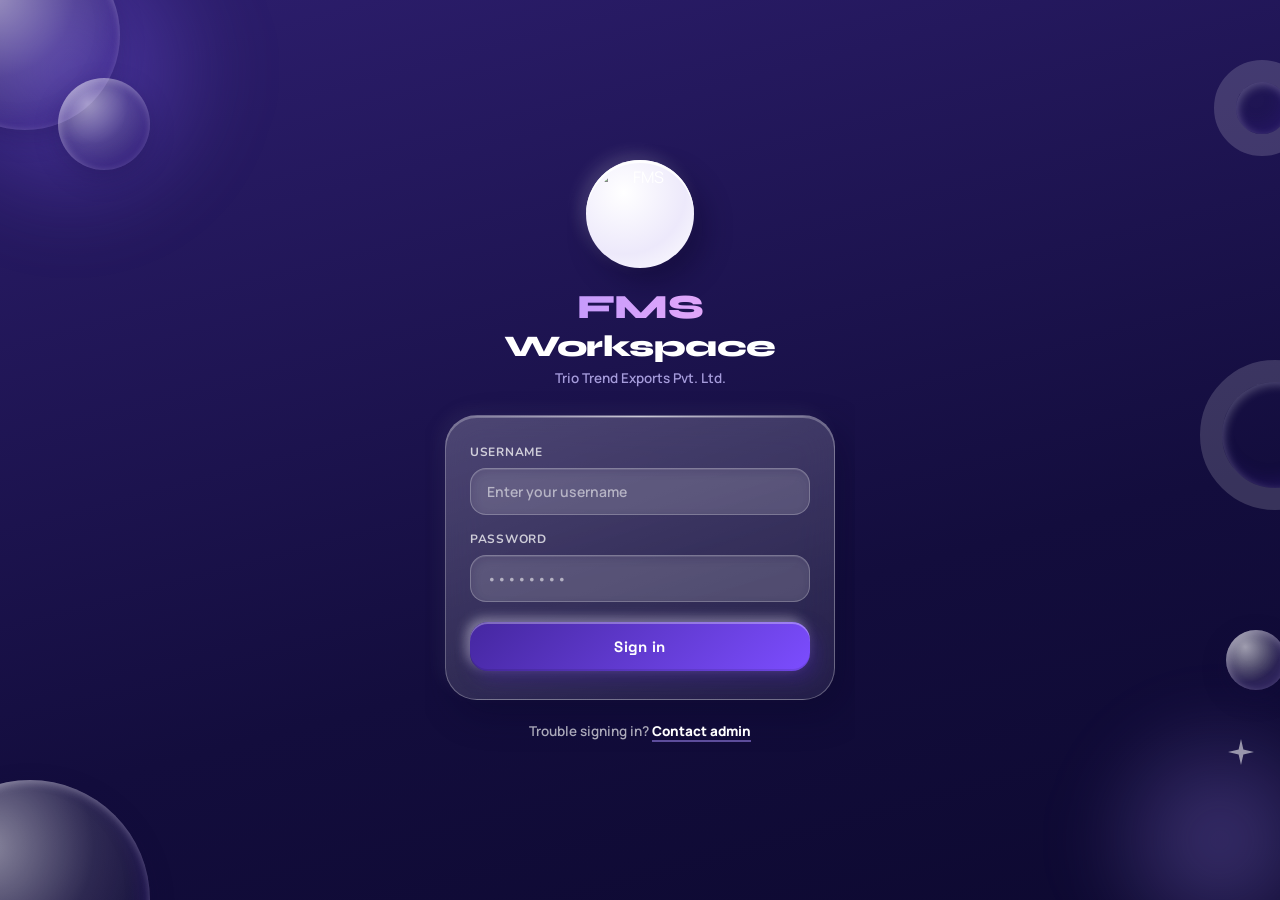
==== commit e8b5b530: "Update index.html" ====
--- a/index.html
+++ b/index.html
@@ -100,6 +100,12 @@
     </aside>
 
     <div class="hero">
+      <div class="hero-video-wrap" aria-hidden="true">
+        <video class="hero-bg-video"
+          src="https://res.cloudinary.com/dnrgcigsj/video/upload/v1784976644/WhatsApp_Video_2026-07-25_at_4.17.02_PM_p2eb1t.mp4"
+          autoplay loop muted playsinline></video>
+        <div class="hero-video-overlay"></div>
+      </div>
       <div class="hero-dots" aria-hidden="true"></div>
       <div class="hero-glow" aria-hidden="true"></div>
 
@@ -120,36 +126,13 @@
             <span class="notif-dot"></span>
           </button>
 
-          <div class="avatar-badge" id="avatarBtn">
-            <svg width="18" height="18" viewBox="0 0 24 24" fill="none">
-              <circle cx="12" cy="8" r="3.5" stroke="currentColor" stroke-width="1.6" />
-              <path d="M5 19c1.2-3.2 4-5 7-5s5.8 1.8 7 5" stroke="currentColor" stroke-width="1.6"
-                stroke-linecap="round" />
-            </svg>
-            <div class="menu-panel" id="menuPanel">
-              <button id="logoutBtn">
-                <span class="mp-icon"><svg width="14" height="14" viewBox="0 0 24 24" fill="none">
-                    <path d="M16 17l5-5-5-5M21 12H9M13 5H5v14h8" stroke="currentColor" stroke-width="2"
-                      stroke-linecap="round" stroke-linejoin="round" />
-                  </svg></span>
-                Log out
-              </button>
-              <button id="profileBtn">
-                <span class="mp-icon"><svg width="14" height="14" viewBox="0 0 24 24" fill="none">
-                    <circle cx="12" cy="8" r="3.5" stroke="currentColor" stroke-width="1.8" />
-                    <path d="M5 19c1.2-3.2 4-5 7-5s5.8 1.8 7 5" stroke="currentColor" stroke-width="1.8"
-                      stroke-linecap="round" />
-                  </svg></span>
-                Profile settings
-              </button>
-            </div>
-          </div>
-        </div>
-      </div>
-
-      <img class="hero-illustration"
-        src="https://res.cloudinary.com/dnrgcigsj/image/upload/v1784894567/WhatsApp_Image_2026-07-24_at_5.30.58_PM_oqavgt.jpg"
-        alt="" aria-hidden="true">
+          <button class="avatar-badge" id="avatarBtn" title="Log out">
+            <video class="avatar-icon-video"
+              src="https://res.cloudinary.com/dnrgcigsj/video/upload/v1784975262/logout_1_trq6kp.mp4" autoplay loop
+              muted playsinline></video>
+          </button>
+        </div>
+      </div>
 
       <div class="hero-text">
         <h1><span class="grad-text">FMS</span> Workspace</h1>
--- a/style.css
+++ b/style.css
@@ -1,750 +1,1495 @@
-@import url('https://fonts.googleapis.com/css2?family=Nunito:wght@700;800;900&family=Manrope:wght@400;500;600;700&family=Syne:wght@700;800&display=swap');
+@import url('https://fonts.googleapis.com/css2?family=Nunito:wght@700;800;900&family=Manrope:wght@400;500;600;700&family=Syne:wght@700;800&family=Space+Grotesk:wght@700;800&family=Poppins:wght@600;700;800&display=swap');
 
 /* ═══════════════ TOKENS ═══════════════ */
-:root{
-  --clay-bg:       #e8e4f7;
-  --clay-surface:  #ffffff;
-  --hero-1:        #2d1e6e;
-  --hero-2:        #130d3d;
-  --accent:        #7c5cf0;
-  --accent-light:  #a98fff;
+:root {
+  --clay-bg: #e8e4f7;
+  --clay-surface: #ffffff;
+  --hero-1: #2d1e6e;
+  --hero-2: #130d3d;
+  --accent: #7c5cf0;
+  --accent-light: #a98fff;
   --accent-orange: #ff8f55;
-  --text-dark:     #1e1540;
-  --text-mid:      #6b5f9e;
-  --text-light:    #ffffff;
+  --text-dark: #1e1540;
+  --text-mid: #6b5f9e;
+  --text-light: #ffffff;
 
   /* Clay extrusion shadows */
   --clay-raise:
-    0 2px 0 rgba(255,255,255,0.85) inset,
-    0 -2px 0 rgba(0,0,0,0.06) inset,
-    6px 8px 18px rgba(90,60,200,0.18),
-    -4px -4px 12px rgba(255,255,255,0.75);
+    0 2px 0 rgba(255, 255, 255, 0.85) inset,
+    0 -2px 0 rgba(0, 0, 0, 0.06) inset,
+    6px 8px 18px rgba(90, 60, 200, 0.18),
+    -4px -4px 12px rgba(255, 255, 255, 0.75);
   --clay-press:
-    0 1px 0 rgba(255,255,255,0.45) inset,
-    0 -1px 0 rgba(0,0,0,0.08) inset,
-    inset 5px 6px 14px rgba(90,60,200,0.22),
-    inset -4px -4px 12px rgba(255,255,255,0.55);
+    0 1px 0 rgba(255, 255, 255, 0.45) inset,
+    0 -1px 0 rgba(0, 0, 0, 0.08) inset,
+    inset 5px 6px 14px rgba(90, 60, 200, 0.22),
+    inset -4px -4px 12px rgba(255, 255, 255, 0.55);
   --clay-card:
-    0 2px 0 rgba(255,255,255,0.9) inset,
-    8px 10px 24px rgba(90,60,200,0.2),
-    -6px -6px 16px rgba(255,255,255,0.8);
+    0 2px 0 rgba(255, 255, 255, 0.9) inset,
+    8px 10px 24px rgba(90, 60, 200, 0.2),
+    -6px -6px 16px rgba(255, 255, 255, 0.8);
 }
 
 /* ═══════════════ RESET ═══════════════ */
-*{box-sizing:border-box; margin:0; padding:0;}
-
-body{
-  font-family:'Manrope',sans-serif;
-  background:var(--clay-bg);
-  display:flex;
-  justify-content:center;
-  min-height:100vh;
+* {
+  box-sizing: border-box;
+  margin: 0;
+  padding: 0;
+}
+
+body {
+  font-family: 'Manrope', sans-serif;
+  background: var(--clay-bg);
+  display: flex;
+  justify-content: center;
+  min-height: 100vh;
   background-image:
-    radial-gradient(ellipse at 20% 0%,   rgba(172,140,255,0.35) 0%, transparent 55%),
-    radial-gradient(ellipse at 80% 100%, rgba(255,160,100,0.2)  0%, transparent 50%);
-  color:var(--text-dark);
-}
-
-.app{
-  width:100%;
-  max-width:430px;
-  min-height:100vh;
-  background:var(--clay-bg);
-  position:relative;
-  overflow-x:hidden;
-  display:flex;
-  flex-direction:column;
+    radial-gradient(ellipse at 20% 0%, rgba(172, 140, 255, 0.35) 0%, transparent 55%),
+    radial-gradient(ellipse at 80% 100%, rgba(255, 160, 100, 0.2) 0%, transparent 50%);
+  color: var(--text-dark);
+}
+
+.app {
+  width: 100%;
+  max-width: 430px;
+  min-height: 100vh;
+  background: var(--clay-bg);
+  position: relative;
+  overflow-x: hidden;
+  display: flex;
+  flex-direction: column;
 }
 
 /* ═══════════════ ANIMATIONS ═══════════════ */
-@keyframes riseIn{
-  from{ opacity:0; transform:translateY(16px) scale(0.97); }
-  to{   opacity:1; transform:translateY(0)    scale(1); }
-}
-@keyframes fadeDown{
-  from{ opacity:0; transform:translateY(-10px); }
-  to{   opacity:1; transform:translateY(0); }
-}
-@keyframes popIn{
-  0%  { opacity:0; transform:translateY(22px) scale(0.88); }
-  60% { transform:translateY(-5px) scale(1.04); }
-  100%{ opacity:1; transform:translateY(0) scale(1); }
-}
-@keyframes clayPop{
-  0%  { transform:scale(0.82); }
-  55% { transform:scale(1.18); }
-  100%{ transform:scale(1); }
-}
-@keyframes float{
-  0%,100%{ transform:translateY(0px); }
-  50%    { transform:translateY(-6px); }
+@keyframes riseIn {
+  from {
+    opacity: 0;
+    transform: translateY(16px) scale(0.97);
+  }
+
+  to {
+    opacity: 1;
+    transform: translateY(0) scale(1);
+  }
+}
+
+@keyframes fadeDown {
+  from {
+    opacity: 0;
+    transform: translateY(-10px);
+  }
+
+  to {
+    opacity: 1;
+    transform: translateY(0);
+  }
+}
+
+@keyframes popIn {
+  0% {
+    opacity: 0;
+    transform: translateY(22px) scale(0.88);
+  }
+
+  60% {
+    transform: translateY(-5px) scale(1.04);
+  }
+
+  100% {
+    opacity: 1;
+    transform: translateY(0) scale(1);
+  }
+}
+
+@keyframes clayPop {
+  0% {
+    transform: scale(0.82);
+  }
+
+  55% {
+    transform: scale(1.18);
+  }
+
+  100% {
+    transform: scale(1);
+  }
+}
+
+@keyframes float {
+
+  0%,
+  100% {
+    transform: translateY(0px);
+  }
+
+  50% {
+    transform: translateY(-6px);
+  }
 }
 
 /* ═══════════════ SIDE OVERLAY ═══════════════ */
-.side-overlay{
-  position:fixed;
-  inset:0;
-  background:rgba(20,14,60,0.45);
-  backdrop-filter:blur(4px);
-  opacity:0;
-  pointer-events:none;
-  transition:opacity .3s ease;
-  z-index:90;
-}
-.side-overlay.open{ opacity:1; pointer-events:auto; }
+.side-overlay {
+  position: fixed;
+  inset: 0;
+  background: rgba(20, 14, 60, 0.45);
+  backdrop-filter: blur(4px);
+  opacity: 0;
+  pointer-events: none;
+  transition: opacity .3s ease;
+  z-index: 90;
+}
+
+.side-overlay.open {
+  opacity: 1;
+  pointer-events: auto;
+}
 
 /* ═══════════════ SIDE PANEL ═══════════════ */
-.side-panel{
-  position:fixed;
-  top:0; left:0;
-  height:100%;
-  width:82%;
-  max-width:320px;
-  background:linear-gradient(165deg,#f0ecff,#faf8ff);
-  z-index:100;
-  display:flex;
-  flex-direction:column;
-  padding:22px 16px calc(22px + env(safe-area-inset-bottom));
-  gap:0;
-  border-radius:0 36px 36px 0;
-  box-shadow:16px 0 40px rgba(60,30,160,0.22);
-  transform:translateX(calc(-100% - 40px));
-  visibility:hidden;
-  transition:transform .34s cubic-bezier(.25,.9,.35,1), visibility 0s linear .34s;
-}
-.side-panel.open{
-  transform:translateX(0);
-  visibility:visible;
-  transition:transform .34s cubic-bezier(.25,.9,.35,1), visibility 0s linear 0s;
-}
-
-/* Side panel header */
-.side-panel-head{
-  display:flex;
-  align-items:center;
-  justify-content:space-between;
-  gap:10px;
-  margin-bottom:22px;
-  padding:14px 14px;
-  border-radius:24px;
-  background:linear-gradient(145deg,#ede8ff,#ffffff);
-  box-shadow:var(--clay-card);
-}
-.side-panel-brand{
-  display:flex;
-  align-items:center;
-  gap:12px;
-}
-.side-panel-logo{
-  width:44px; height:44px;
-  border-radius:18px;
-  flex-shrink:0;
-  background:linear-gradient(135deg,var(--accent),var(--accent-light));
-  display:flex;align-items:center;justify-content:center;
-  box-shadow:
-    0 2px 0 rgba(255,255,255,0.3) inset,
-    5px 6px 14px rgba(108,80,240,0.4),
-    -3px -3px 10px rgba(255,255,255,0.6);
-}
-.side-panel-brand strong{
-  display:block;
-  font-family:'Nunito',sans-serif;
-  font-weight:800;
-  font-size:14px;
-  color:var(--text-dark);
-  line-height:1.2;
-}
-.side-panel-brand small{
-  display:block;
-  font-size:11.5px;
-  color:var(--text-mid);
-  font-weight:600;
-}
-
-.side-panel .icon-btn.square{
-  width:36px; height:36px;
-  border-radius:14px;
-  color:var(--text-mid);
-  background:linear-gradient(145deg,#f5f2ff,#ffffff);
-  box-shadow:var(--clay-raise);
-}
-.side-panel .icon-btn.square:active{
-  box-shadow:var(--clay-press);
-  transform:scale(0.93);
-}
-
-.side-panel-label{
-  font-family:'Nunito',sans-serif;
-  font-weight:800;
-  font-size:12px;
-  letter-spacing:1px;
-  text-transform:uppercase;
-  color:var(--text-mid);
-  margin-bottom:10px;
-  padding-left:4px;
-}
-
-.side-panel-list{
-  display:flex;
-  flex-direction:column;
-  gap:11px;
-  overflow-y:auto;
-}
-
-.side-item{
-  display:flex;
-  align-items:center;
-  gap:12px;
-  width:100%;
-  border:none;
-  cursor:pointer;
-  text-align:left;
-  font-family:'Manrope',sans-serif;
-  padding:13px 14px;
-  border-radius:22px;
-  background:linear-gradient(145deg,var(--tint-a,#ede8ff),var(--tint-b,#f8f6ff));
-  box-shadow:
-    0 2px 0 rgba(255,255,255,0.85) inset,
-    6px 8px 16px var(--sh,rgba(108,80,240,0.18)),
-    -4px -4px 12px rgba(255,255,255,0.75);
-  transition:transform .14s cubic-bezier(.34,1.56,.64,1), box-shadow .14s ease;
-}
-.side-item:active{
-  transform:scale(0.95);
-  box-shadow:var(--clay-press);
-}
-
-.side-item-icon{
-  width:38px; height:38px;
-  border-radius:50%;
-  background:#fff;
-  flex-shrink:0;
-  display:flex;align-items:center;justify-content:center;
-  box-shadow:
-    3px 4px 10px var(--sh,rgba(108,80,240,0.22)),
-    -2px -2px 7px rgba(255,255,255,0.9);
-}
-.side-item-text{
-  flex:1;
-  font-family:'Nunito',sans-serif;
-  font-weight:800;
-  font-size:13.5px;
-  color:var(--text-dark);
-}
-.side-item-arrow{
-  width:28px; height:28px;
-  border-radius:50%;
-  background:#fff;
-  flex-shrink:0;
-  display:flex;align-items:center;justify-content:center;
-  box-shadow:
-    2px 3px 8px var(--sh,rgba(108,80,240,0.22)),
-    -2px -2px 6px rgba(255,255,255,0.9);
+.side-panel {
+  position: fixed;
+  top: 0;
+  left: 0;
+  height: 100%;
+  width: 82%;
+  max-width: 320px;
+  background: linear-gradient(165deg, #f0ecff, #faf8ff);
+  z-index: 100;
+  display: flex;
+  flex-direction: column;
+  padding: 0 0 calc(22px + env(safe-area-inset-bottom));
+  border-radius: 0 36px 36px 0;
+  box-shadow: 16px 0 40px rgba(60, 30, 160, 0.22);
+  transform: translateX(calc(-100% - 40px));
+  visibility: hidden;
+  transition: transform .34s cubic-bezier(.25, .9, .35, 1), visibility 0s linear .34s;
+}
+
+.side-panel.open {
+  transform: translateX(0);
+  visibility: visible;
+  transition: transform .34s cubic-bezier(.25, .9, .35, 1), visibility 0s linear 0s;
+}
+
+/* ── Compact Side Panel Header ── */
+.side-panel-head {
+  display: flex;
+  align-items: center;
+  justify-content: space-between;
+  gap: 10px;
+  margin: 18px 16px 16px;
+  padding: 12px 12px;
+  border-radius: 22px;
+  background: linear-gradient(145deg, #ede8ff, #ffffff);
+  box-shadow: var(--clay-card);
+  position: relative;
+  overflow: hidden;
+}
+
+.side-panel-head::before {
+  content: '';
+  position: absolute;
+  top: 0;
+  left: 0;
+  right: 0;
+  height: 2.5px;
+  background: linear-gradient(90deg, var(--accent), var(--accent-light), #ffb3f7);
+  border-radius: 22px 22px 0 0;
+}
+
+.side-panel-brand {
+  display: flex;
+  align-items: center;
+  gap: 10px;
+  flex: 1;
+  min-width: 0;
+}
+
+.side-panel-logo {
+  width: 42px;
+  height: 42px;
+  border-radius: 14px;
+  flex-shrink: 0;
+  background: #fff;
+  display: flex;
+  align-items: center;
+  justify-content: center;
+  overflow: hidden;
+  box-shadow:
+    0 2px 0 rgba(255, 255, 255, 0.9) inset,
+    4px 5px 12px rgba(90, 60, 200, 0.18),
+    -3px -3px 9px rgba(255, 255, 255, 0.8);
+}
+
+.sp-logo-small {
+  width: 38px;
+  height: 38px;
+  object-fit: contain;
+  border-radius: 10px;
+}
+
+.sp-brand-text strong {
+  display: block;
+  font-family: 'Nunito', sans-serif;
+  font-weight: 800;
+  font-size: 13.5px;
+  color: var(--text-dark);
+  white-space: nowrap;
+  overflow: hidden;
+  text-overflow: ellipsis;
+}
+
+.sp-brand-text small {
+  display: block;
+  font-size: 10.5px;
+  color: var(--text-mid);
+  font-weight: 600;
+  white-space: nowrap;
+  overflow: hidden;
+  text-overflow: ellipsis;
+}
+
+.sp-close-btn {
+  width: 30px;
+  height: 30px;
+  border-radius: 10px;
+  border: none;
+  cursor: pointer;
+  display: flex;
+  align-items: center;
+  justify-content: center;
+  color: var(--text-mid);
+  background: linear-gradient(145deg, #f0ecff, #ffffff);
+  box-shadow: var(--clay-raise);
+  flex-shrink: 0;
+  transition: transform .14s ease, color .18s;
+}
+
+.sp-close-btn:hover {
+  color: var(--accent);
+}
+
+.sp-close-btn:active {
+  transform: scale(0.88);
+  box-shadow: var(--clay-press);
+}
+
+.side-panel-label {
+  font-family: 'Nunito', sans-serif;
+  font-weight: 800;
+  font-size: 12px;
+  letter-spacing: 1px;
+  text-transform: uppercase;
+  color: var(--text-mid);
+  margin-bottom: 10px;
+  padding-left: 4px;
+}
+
+.side-panel-list {
+  display: flex;
+  flex-direction: column;
+  gap: 11px;
+  overflow-y: auto;
+  padding: 0 16px;
+}
+
+.side-item {
+  display: flex;
+  align-items: center;
+  gap: 12px;
+  width: 100%;
+  border: none;
+  cursor: pointer;
+  text-align: left;
+  font-family: 'Manrope', sans-serif;
+  padding: 13px 14px;
+  border-radius: 22px;
+  background: linear-gradient(145deg, var(--tint-a, #ede8ff), var(--tint-b, #f8f6ff));
+  box-shadow:
+    0 2px 0 rgba(255, 255, 255, 0.85) inset,
+    6px 8px 16px var(--sh, rgba(108, 80, 240, 0.18)),
+    -4px -4px 12px rgba(255, 255, 255, 0.75);
+  transition: transform .14s cubic-bezier(.34, 1.56, .64, 1), box-shadow .14s ease;
+}
+
+.side-item:active {
+  transform: scale(0.95);
+  box-shadow: var(--clay-press);
+}
+
+.side-item-icon {
+  width: 38px;
+  height: 38px;
+  border-radius: 50%;
+  background: #fff;
+  flex-shrink: 0;
+  display: flex;
+  align-items: center;
+  justify-content: center;
+  box-shadow:
+    3px 4px 10px var(--sh, rgba(108, 80, 240, 0.22)),
+    -2px -2px 7px rgba(255, 255, 255, 0.9);
+}
+
+.side-item-text {
+  flex: 1;
+  font-family: 'Nunito', sans-serif;
+  font-weight: 800;
+  font-size: 13.5px;
+  color: var(--text-dark);
+}
+
+.side-item-arrow {
+  width: 28px;
+  height: 28px;
+  border-radius: 50%;
+  background: #fff;
+  flex-shrink: 0;
+  display: flex;
+  align-items: center;
+  justify-content: center;
+  box-shadow:
+    2px 3px 8px var(--sh, rgba(108, 80, 240, 0.22)),
+    -2px -2px 6px rgba(255, 255, 255, 0.9);
 }
 
 /* ═══════════════ HERO ═══════════════ */
-.hero{
-  background:linear-gradient(155deg,var(--hero-1),var(--hero-2));
-  padding:22px 22px 52px;
-  position:relative;
-  overflow:visible;
-  color:var(--text-light);
-  border-radius:0 0 42px 42px;
-  box-shadow:
-    0 16px 0 rgba(255,255,255,0.06) inset,
-    0 24px 40px rgba(20,10,70,0.45);
-}
-
-.hero-dots{
-  position:absolute;
-  top:18px; right:60px;
-  width:70px; height:70px;
-  background-image:radial-gradient(circle,rgba(255,255,255,0.22) 1.2px, transparent 1.8px);
-  background-size:11px 11px;
-  pointer-events:none;
-  opacity:0.7;
-}
-.hero-glow{
-  position:absolute;
-  top:-50px; right:-60px;
-  width:240px; height:240px;
-  border-radius:50%;
-  background:radial-gradient(circle, rgba(160,130,255,0.28), transparent 68%);
-  pointer-events:none;
-}
-
-.hero-illustration{
-  position:absolute;
-  top:60px; right:-4px;
-  width:186px; height:186px;
-  object-fit:contain;
-  pointer-events:none;
-  z-index:0;
-  mix-blend-mode:screen;
-  opacity:0.92;
-  animation:float 4s ease-in-out infinite;
+.hero {
+  background: linear-gradient(155deg, var(--hero-1), var(--hero-2));
+  padding: 22px 22px 52px;
+  position: relative;
+  overflow: visible;
+  color: var(--text-light);
+  border-radius: 0 0 42px 42px;
+  box-shadow:
+    0 16px 0 rgba(255, 255, 255, 0.06) inset,
+    0 24px 40px rgba(20, 10, 70, 0.45);
+}
+
+.hero-dots {
+  position: absolute;
+  top: 18px;
+  right: 60px;
+  width: 70px;
+  height: 70px;
+  background-image: radial-gradient(circle, rgba(255, 255, 255, 0.22) 1.2px, transparent 1.8px);
+  background-size: 11px 11px;
+  pointer-events: none;
+  opacity: 0.7;
+}
+
+.hero-glow {
+  position: absolute;
+  top: -50px;
+  right: -60px;
+  width: 240px;
+  height: 240px;
+  border-radius: 50%;
+  background: radial-gradient(circle, rgba(160, 130, 255, 0.28), transparent 68%);
+  pointer-events: none;
+}
+
+.hero-illustration {
+  position: absolute;
+  top: 60px;
+  right: -4px;
+  width: 186px;
+  height: 186px;
+  object-fit: contain;
+  pointer-events: none;
+  z-index: 0;
+  mix-blend-mode: screen;
+  opacity: 0.92;
+  animation: float 4s ease-in-out infinite;
 }
 
 /* Topbar */
-.topbar{
-  display:flex;
-  align-items:center;
-  justify-content:space-between;
-  margin-bottom:28px;
-  position:relative;
-  z-index:2;
-  animation:fadeDown .5s ease both;
-}
-.topbar-right{
-  display:flex;
-  align-items:center;
-  gap:10px;
-}
-
-.icon-btn{
-  border:none;
-  color:var(--text-light);
-  cursor:pointer;
-  background:rgba(255,255,255,0.12);
-}
-.icon-btn.square{
-  width:44px; height:44px;
-  border-radius:16px;
-  display:flex;align-items:center;justify-content:center;
-  box-shadow:
-    0 2px 0 rgba(255,255,255,0.14) inset,
-    5px 6px 14px rgba(0,0,0,0.35),
-    -3px -3px 10px rgba(255,255,255,0.08);
-  transition:transform .13s cubic-bezier(.34,1.56,.64,1), box-shadow .13s ease;
-}
-.icon-btn.square:active{
-  transform:scale(0.90);
-  box-shadow:
-    inset 3px 4px 8px rgba(0,0,0,0.45),
-    inset -2px -2px 7px rgba(255,255,255,0.08);
-}
-
-.avatar-badge{
-  width:44px; height:44px;
-  border-radius:50%;
-  background:rgba(255,255,255,0.16);
-  border:2px solid rgba(255,255,255,0.28);
-  display:flex;align-items:center;justify-content:center;
-  cursor:pointer;
-  color:var(--text-light);
-  position:relative;
-  box-shadow:
-    0 2px 0 rgba(255,255,255,0.14) inset,
-    5px 6px 14px rgba(0,0,0,0.35),
-    -3px -3px 10px rgba(255,255,255,0.07);
-  transition:transform .13s cubic-bezier(.34,1.56,.64,1), box-shadow .13s ease;
-}
-.avatar-badge:active{
-  transform:scale(0.90);
-  box-shadow:
-    inset 3px 4px 8px rgba(0,0,0,0.45),
-    inset -2px -2px 7px rgba(255,255,255,0.08);
-}
-
-.menu-panel{
-  position:absolute;
-  top:54px; right:0;
-  background:linear-gradient(145deg,#f0ecff,#ffffff);
-  color:var(--text-dark);
-  border-radius:20px;
-  box-shadow:var(--clay-card);
-  padding:8px;
-  display:none;
-  z-index:20;
-  min-width:158px;
-}
-.menu-panel.open{ display:block; }
-.menu-panel button{
-  width:100%;
-  text-align:left;
-  padding:10px 14px;
-  border:none; background:none;
-  border-radius:14px;
-  font-family:'Manrope',sans-serif;
-  font-size:13.5px;
-  cursor:pointer;
-  color:var(--text-dark);
-  font-weight:600;
-  transition:background .18s;
-}
-.menu-panel button:hover{ background:rgba(124,92,240,0.1); }
+.topbar {
+  display: flex;
+  align-items: center;
+  justify-content: space-between;
+  margin-bottom: 28px;
+  position: relative;
+  z-index: 2;
+  animation: fadeDown .5s ease both;
+}
+
+.topbar-right {
+  display: flex;
+  align-items: center;
+  justify-content: flex-end;
+  gap: 10px;
+}
+
+.icon-btn {
+  border: none;
+  color: var(--text-light);
+  cursor: pointer;
+  background: rgba(255, 255, 255, 0.12);
+}
+
+.icon-btn.square {
+  width: 44px;
+  height: 44px;
+  border-radius: 16px;
+  display: flex;
+  align-items: center;
+  justify-content: center;
+  box-shadow:
+    0 2px 0 rgba(255, 255, 255, 0.14) inset,
+    5px 6px 14px rgba(0, 0, 0, 0.35),
+    -3px -3px 10px rgba(255, 255, 255, 0.08);
+  transition: transform .13s cubic-bezier(.34, 1.56, .64, 1), box-shadow .13s ease;
+}
+
+.icon-btn.square:active {
+  transform: scale(0.90);
+  box-shadow:
+    inset 3px 4px 8px rgba(0, 0, 0, 0.45),
+    inset -2px -2px 7px rgba(255, 255, 255, 0.08);
+}
+
+.avatar-badge {
+  width: 44px;
+  height: 44px;
+  border-radius: 50%;
+  background: rgba(255, 255, 255, 0.16);
+  border: 2px solid rgba(255, 255, 255, 0.28);
+  display: flex;
+  align-items: center;
+  justify-content: center;
+  cursor: pointer;
+  color: var(--text-light);
+  position: relative;
+  box-shadow:
+    0 2px 0 rgba(255, 255, 255, 0.14) inset,
+    5px 6px 14px rgba(0, 0, 0, 0.35),
+    -3px -3px 10px rgba(255, 255, 255, 0.07);
+  transition: transform .13s cubic-bezier(.34, 1.56, .64, 1), box-shadow .13s ease;
+}
+
+.avatar-badge:active {
+  transform: scale(0.90);
+  box-shadow:
+    inset 3px 4px 8px rgba(0, 0, 0, 0.45),
+    inset -2px -2px 7px rgba(255, 255, 255, 0.08);
+}
+
+/* Notification dot */
+.notif-btn {
+  position: relative;
+}
+
+.notif-dot {
+  position: absolute;
+  top: 7px;
+  right: 7px;
+  width: 8px;
+  height: 8px;
+  border-radius: 50%;
+  background: #ff5f87;
+  border: 1.5px solid rgba(255, 255, 255, 0.15);
+  box-shadow: 0 0 6px rgba(255, 80, 120, 0.7);
+  animation: pulseDot 2s ease-in-out infinite;
+}
+
+@keyframes pulseDot {
+
+  0%,
+  100% {
+    box-shadow: 0 0 5px rgba(255, 80, 120, 0.7);
+  }
+
+  50% {
+    box-shadow: 0 0 12px rgba(255, 80, 120, 0.95);
+  }
+}
+
+.menu-panel {
+  position: absolute;
+  top: 54px;
+  right: 0;
+  background: linear-gradient(145deg, #f0ecff, #faf8ff);
+  color: var(--text-dark);
+  border-radius: 22px;
+  box-shadow: var(--clay-card);
+  padding: 8px;
+  display: none;
+  z-index: 20;
+  min-width: 170px;
+  overflow: hidden;
+}
+
+.menu-panel::before {
+  content: '';
+  position: absolute;
+  top: 0;
+  left: 0;
+  right: 0;
+  height: 2.5px;
+  background: linear-gradient(90deg, var(--accent), var(--accent-light), #ffb3f7);
+  border-radius: 22px 22px 0 0;
+}
+
+.menu-panel.open {
+  display: block;
+  animation: riseIn .22s ease both;
+}
+
+.menu-panel button {
+  width: 100%;
+  text-align: left;
+  padding: 11px 14px;
+  border: none;
+  background: none;
+  border-radius: 14px;
+  font-family: 'Nunito', sans-serif;
+  font-size: 14px;
+  font-weight: 700;
+  cursor: pointer;
+  color: var(--text-dark);
+  display: flex;
+  align-items: center;
+  gap: 10px;
+  transition: background .18s, color .18s;
+}
+
+.menu-panel button:hover {
+  background: rgba(124, 92, 240, 0.1);
+  color: var(--accent);
+}
+
+.mp-icon {
+  width: 28px;
+  height: 28px;
+  border-radius: 10px;
+  background: linear-gradient(145deg, #ede8ff, #fff);
+  display: flex;
+  align-items: center;
+  justify-content: center;
+  flex-shrink: 0;
+  box-shadow:
+    3px 3px 7px rgba(90, 60, 200, 0.15),
+    -2px -2px 6px rgba(255, 255, 255, 0.85);
+  transition: background .18s;
+}
+
+.menu-panel button:hover .mp-icon {
+  background: linear-gradient(135deg, var(--accent), var(--accent-light));
+  color: #fff;
+}
 
 /* Hero text */
-.hero-text{
-  position:relative;
-  z-index:2;
-  padding:4px 4px 6px;
-  margin-bottom:18px;
-}
-.hero-text h1{
-  font-family:'Syne',sans-serif;
-  font-weight:800;
-  font-size:34px;
-  line-height:1.1;
-  margin:0 0 6px;
-  letter-spacing:-1px;
-  color:#fff;
-  opacity:0;
-  animation:riseIn .6s .15s cubic-bezier(.22,.9,.35,1) forwards;
-}
-.grad-text{
-  background:linear-gradient(100deg,var(--accent-light),#ffb3f7);
-  -webkit-background-clip:text;
-  background-clip:text;
-  color:transparent;
-}
-.hero-text p{
-  font-family:'Syne',sans-serif;
-  font-weight:700;
-  font-size:13.5px;
-  margin:0 0 14px;
-  letter-spacing:1.5px;
-  text-transform:uppercase;
-  color:rgba(200,190,255,0.85);
-  opacity:0;
-  animation:riseIn .6s .3s cubic-bezier(.22,.9,.35,1) forwards;
-}
-.hero-divider{
-  width:160px; height:5px;
-  border-radius:6px;
-  background:linear-gradient(90deg,var(--accent-light),var(--accent-orange));
-  margin-bottom:18px;
-  opacity:0;
-  animation:riseIn .6s .4s cubic-bezier(.22,.9,.35,1) forwards;
+.hero-text {
+  position: relative;
+  z-index: 2;
+  padding: 4px 4px 6px;
+  margin-bottom: 18px;
+}
+
+.hero-text h1 {
+  font-family: 'Syne', sans-serif;
+  font-weight: 800;
+  font-size: 34px;
+  line-height: 1.1;
+  margin: 0 0 6px;
+  letter-spacing: -1px;
+  color: #fff;
+  opacity: 0;
+  animation: riseIn .6s .15s cubic-bezier(.22, .9, .35, 1) forwards;
+}
+
+.grad-text {
+  background: linear-gradient(100deg, var(--accent-light), #ffb3f7);
+  -webkit-background-clip: text;
+  background-clip: text;
+  color: transparent;
+}
+
+.hero-text p {
+  font-family: 'Syne', sans-serif;
+  font-weight: 700;
+  font-size: 13.5px;
+  margin: 0 0 14px;
+  letter-spacing: 1.5px;
+  text-transform: uppercase;
+  color: rgba(200, 190, 255, 0.85);
+  opacity: 0;
+  animation: riseIn .6s .3s cubic-bezier(.22, .9, .35, 1) forwards;
+}
+
+.hero-divider {
+  width: 160px;
+  height: 5px;
+  border-radius: 6px;
+  background: linear-gradient(90deg, var(--accent-light), var(--accent-orange));
+  margin-bottom: 18px;
+  opacity: 0;
+  animation: riseIn .6s .4s cubic-bezier(.22, .9, .35, 1) forwards;
 }
 
 /* Tagline card */
-.tagline-card{
-  display:flex;
-  align-items:center;
-  gap:12px;
-  background:rgba(255,255,255,0.08);
-  border:1.5px solid rgba(255,255,255,0.15);
-  border-radius:22px;
-  padding:14px 16px;
-  max-width:300px;
-  backdrop-filter:blur(6px);
-  opacity:0;
-  animation:riseIn .6s .5s cubic-bezier(.22,.9,.35,1) forwards;
-  box-shadow:
-    0 2px 0 rgba(255,255,255,0.12) inset,
-    0 8px 20px rgba(0,0,0,0.2);
-}
-.tagline-icon{
-  width:36px; height:36px;
-  border-radius:50%;
-  background:rgba(255,255,255,0.14);
-  display:flex;align-items:center;justify-content:center;
-  flex-shrink:0;
-}
-.tagline-card strong{
-  display:block;
-  font-family:'Nunito',sans-serif;
-  font-weight:800;
-  font-size:13.5px;
-  color:#fff;
-  margin-bottom:2px;
-}
-.tagline-card small{
-  display:block;
-  font-size:12px;
-  color:rgba(200,190,255,0.75);
-  font-weight:600;
+.tagline-card {
+  display: flex;
+  align-items: center;
+  gap: 12px;
+  background: rgba(255, 255, 255, 0.08);
+  border: 1.5px solid rgba(255, 255, 255, 0.15);
+  border-radius: 22px;
+  padding: 14px 16px;
+  max-width: 300px;
+  backdrop-filter: blur(6px);
+  opacity: 0;
+  animation: riseIn .6s .5s cubic-bezier(.22, .9, .35, 1) forwards;
+  box-shadow:
+    0 2px 0 rgba(255, 255, 255, 0.12) inset,
+    0 8px 20px rgba(0, 0, 0, 0.2);
+}
+
+.tagline-icon {
+  width: 36px;
+  height: 36px;
+  border-radius: 50%;
+  background: rgba(255, 255, 255, 0.14);
+  display: flex;
+  align-items: center;
+  justify-content: center;
+  flex-shrink: 0;
+}
+
+.tagline-card strong {
+  display: block;
+  font-family: 'Nunito', sans-serif;
+  font-weight: 800;
+  font-size: 13.5px;
+  color: #fff;
+  margin-bottom: 2px;
+}
+
+.tagline-card small {
+  display: block;
+  font-size: 12px;
+  color: rgba(200, 190, 255, 0.75);
+  font-weight: 600;
 }
 
 /* ═══════════════ WAVE + FAB ═══════════════ */
-.hero-wave{
-  position:absolute;
-  left:0; bottom:0;
-  transform:translateY(60%);
-  width:100%; height:110px;
-  display:block;
-  z-index:1;
-  overflow:visible;
+.hero-wave {
+  position: absolute;
+  left: 0;
+  bottom: 0;
+  transform: translateY(60%);
+  width: 100%;
+  height: 110px;
+  display: block;
+  z-index: 1;
+  overflow: visible;
 }
 
 /* animated wave paths */
-.hero-wave path:nth-child(1){
-  animation:waveShift 5s ease-in-out infinite alternate;
-}
-.hero-wave path:nth-child(2){
-  animation:waveShift 6.5s ease-in-out infinite alternate-reverse;
-}
-
-@keyframes waveShift{
-  0%  { d:path("M0,55 C40,20 80,70 120,45 C160,20 200,70 240,45 C280,20 320,70 360,45 C380,34 392,30 400,28 L400,110 L0,110 Z"); }
-  100%{ d:path("M0,40 C50,75 90,30 130,55 C170,78 210,30 250,55 C290,78 330,32 370,55 C388,65 396,68 400,70 L400,110 L0,110 Z"); }
-}
-
-.fab-sync{
-  position:absolute;
-  bottom:0; left:50%;
-  transform:translate(-50%,60%);
-  width:58px; height:58px;
-  border-radius:50%;
-  background:linear-gradient(135deg,var(--accent),var(--accent-light));
-  border:5px solid var(--clay-bg);
-  display:flex;align-items:center;justify-content:center;
-  z-index:2;
-  cursor:pointer;
-  box-shadow:
-    0 2px 0 rgba(255,255,255,0.3) inset,
-    0 0 0 8px rgba(160,140,255,0.18),
-    0 12px 28px rgba(108,80,240,0.5);
-  transition:transform .22s cubic-bezier(.34,1.56,.64,1);
-}
-.fab-sync:active{ transform:translate(-50%,60%) scale(0.88); }
+.hero-wave path:nth-child(1) {
+  animation: waveShift 5s ease-in-out infinite alternate;
+}
+
+.hero-wave path:nth-child(2) {
+  animation: waveShift 6.5s ease-in-out infinite alternate-reverse;
+}
+
+@keyframes waveShift {
+  0% {
+    d: path("M0,55 C40,20 80,70 120,45 C160,20 200,70 240,45 C280,20 320,70 360,45 C380,34 392,30 400,28 L400,110 L0,110 Z");
+  }
+
+  100% {
+    d: path("M0,40 C50,75 90,30 130,55 C170,78 210,30 250,55 C290,78 330,32 370,55 C388,65 396,68 400,70 L400,110 L0,110 Z");
+  }
+}
+
+.fab-sync {
+  position: absolute;
+  bottom: 0;
+  left: 50%;
+  transform: translate(-50%, 60%);
+  width: 58px;
+  height: 58px;
+  border-radius: 50%;
+  background: linear-gradient(135deg, var(--accent), var(--accent-light));
+  border: 5px solid var(--clay-bg);
+  display: flex;
+  align-items: center;
+  justify-content: center;
+  z-index: 2;
+  cursor: pointer;
+  box-shadow:
+    0 2px 0 rgba(255, 255, 255, 0.3) inset,
+    0 0 0 8px rgba(160, 140, 255, 0.18),
+    0 12px 28px rgba(108, 80, 240, 0.5);
+  transition: transform .22s cubic-bezier(.34, 1.56, .64, 1);
+}
+
+.fab-sync:active {
+  transform: translate(-50%, 60%) scale(0.88);
+}
 
 /* ═══════════════ CONTENT ═══════════════ */
-.content{
-  flex:1;
-  padding:58px 20px calc(100px + env(safe-area-inset-bottom));
-  position:relative;
-  z-index:0;
-}
-
-.section-label{
-  font-family:'Nunito',sans-serif;
-  font-weight:900;
-  font-size:24px;
-  letter-spacing:-0.2px;
-  color:var(--text-dark);
-  margin-bottom:8px;
-}
-.section-accent{
-  display:flex;
-  align-items:center;
-  gap:6px;
-  margin-bottom:22px;
-}
-.section-accent .bar{
-  width:36px; height:5px;
-  border-radius:6px;
-  background:linear-gradient(90deg,var(--accent),var(--accent-orange));
-}
-.section-accent .dot{
-  width:6px; height:6px;
-  border-radius:50%;
-  background:var(--accent-orange);
+.content {
+  flex: 1;
+  padding: 58px 20px calc(100px + env(safe-area-inset-bottom));
+  position: relative;
+  z-index: 0;
+}
+
+.section-label {
+  font-family: 'Nunito', sans-serif;
+  font-weight: 900;
+  font-size: 24px;
+  letter-spacing: -0.2px;
+  color: var(--text-dark);
+  margin-bottom: 8px;
+}
+
+.section-accent {
+  display: flex;
+  align-items: center;
+  gap: 6px;
+  margin-bottom: 22px;
+}
+
+.section-accent .bar {
+  width: 36px;
+  height: 5px;
+  border-radius: 6px;
+  background: linear-gradient(90deg, var(--accent), var(--accent-orange));
+}
+
+.section-accent .dot {
+  width: 6px;
+  height: 6px;
+  border-radius: 50%;
+  background: var(--accent-orange);
 }
 
 /* ═══════════════ STAGE CARDS ═══════════════ */
-.clay-grid{
-  display:grid;
-  grid-template-columns:1fr 1fr;
-  gap:16px;
-}
-
-.stage-card{
-  background:linear-gradient(145deg,var(--tint-a,#ede8ff),var(--tint-b,#f8f6ff));
-  border:none;
-  border-radius:28px;
-  padding:16px 14px 14px;
-  display:flex;
-  flex-direction:column;
-  align-items:flex-start;
-  gap:6px;
-  cursor:pointer;
-  text-align:left;
-  font-family:'Manrope',sans-serif;
-  box-shadow:
-    0 3px 0 rgba(255,255,255,0.88) inset,
-    0 -2px 0 rgba(0,0,0,0.04) inset,
-    8px 10px 24px var(--sh,rgba(108,80,240,0.22)),
-    -6px -6px 16px rgba(255,255,255,0.82);
-  transition:transform .16s cubic-bezier(.34,1.56,.64,1), box-shadow .16s ease;
-  opacity:0;
-  transform:translateY(22px) scale(0.9);
-  animation:popIn .55s var(--d,0s) cubic-bezier(.28,.9,.4,1.15) forwards;
-}
-.stage-card:hover{
-  transform:translateY(-3px) scale(1.03);
-  box-shadow:
-    0 3px 0 rgba(255,255,255,0.88) inset,
-    10px 14px 28px var(--sh,rgba(108,80,240,0.28)),
-    -6px -6px 18px rgba(255,255,255,0.85);
-}
-.stage-card:active{
-  transform:scale(0.94);
-  box-shadow:
-    inset 5px 6px 14px var(--sh,rgba(108,80,240,0.28)),
-    inset -4px -4px 12px rgba(255,255,255,0.65);
-}
-
-.stage-icon{
-  width:44px; height:44px;
-  border-radius:50%;
-  background:#fff;
-  display:flex;align-items:center;justify-content:center;
-  box-shadow:
-    4px 5px 12px var(--sh,rgba(108,80,240,0.24)),
-    -3px -3px 9px rgba(255,255,255,0.9);
-  margin-bottom:4px;
-  transition:transform .16s cubic-bezier(.34,1.56,.64,1);
-}
-.stage-card:hover .stage-icon{ transform:scale(1.12) rotate(-5deg); }
-.stage-card:active .stage-icon{ transform:scale(0.88); }
-
-.stage-card h3{
-  margin:0;
-  font-family:'Nunito',sans-serif;
-  font-weight:900;
-  font-size:14px;
-  letter-spacing:0.3px;
-  color:var(--text-dark);
-}
-
-.stage-footer{
-  width:100%;
-  display:flex;
-  align-items:center;
-  justify-content:space-between;
-  margin-top:8px;
-}
-.stage-bar{
-  width:36px; height:5px;
-  border-radius:6px;
-  background:var(--ic,var(--accent));
-  opacity:0.5;
-}
-.stage-arrow{
-  width:36px; height:36px;
-  border-radius:50%;
-  background:#fff;
-  display:flex;align-items:center;justify-content:center;
-  box-shadow:
-    3px 4px 10px var(--sh,rgba(108,80,240,0.24)),
-    -2px -2px 8px rgba(255,255,255,0.9);
-  transition:transform .16s cubic-bezier(.34,1.56,.64,1);
-}
-.stage-card:hover .stage-arrow{ transform:translateX(4px); }
-.stage-card:active .stage-arrow{ transform:translateX(2px); }
+.clay-grid {
+  display: grid;
+  grid-template-columns: 1fr 1fr;
+  gap: 16px;
+}
+
+.stage-card {
+  background: linear-gradient(145deg, var(--tint-a, #ede8ff), var(--tint-b, #f8f6ff));
+  border: none;
+  border-radius: 28px;
+  padding: 16px 14px 14px;
+  display: flex;
+  flex-direction: column;
+  align-items: flex-start;
+  gap: 6px;
+  cursor: pointer;
+  text-align: left;
+  font-family: 'Manrope', sans-serif;
+  box-shadow:
+    0 3px 0 rgba(255, 255, 255, 0.88) inset,
+    0 -2px 0 rgba(0, 0, 0, 0.04) inset,
+    8px 10px 24px var(--sh, rgba(108, 80, 240, 0.22)),
+    -6px -6px 16px rgba(255, 255, 255, 0.82);
+  transition: transform .16s cubic-bezier(.34, 1.56, .64, 1), box-shadow .16s ease;
+  opacity: 0;
+  transform: translateY(22px) scale(0.9);
+  animation: popIn .55s var(--d, 0s) cubic-bezier(.28, .9, .4, 1.15) forwards;
+}
+
+.stage-card:hover {
+  transform: translateY(-3px) scale(1.03);
+  box-shadow:
+    0 3px 0 rgba(255, 255, 255, 0.88) inset,
+    10px 14px 28px var(--sh, rgba(108, 80, 240, 0.28)),
+    -6px -6px 18px rgba(255, 255, 255, 0.85);
+}
+
+.stage-card:active {
+  transform: scale(0.94);
+  box-shadow:
+    inset 5px 6px 14px var(--sh, rgba(108, 80, 240, 0.28)),
+    inset -4px -4px 12px rgba(255, 255, 255, 0.65);
+}
+
+.stage-icon {
+  width: 44px;
+  height: 44px;
+  border-radius: 50%;
+  background: #fff;
+  display: flex;
+  align-items: center;
+  justify-content: center;
+  box-shadow:
+    4px 5px 12px var(--sh, rgba(108, 80, 240, 0.24)),
+    -3px -3px 9px rgba(255, 255, 255, 0.9);
+  margin-bottom: 4px;
+  transition: transform .16s cubic-bezier(.34, 1.56, .64, 1);
+}
+
+.stage-card:hover .stage-icon {
+  transform: scale(1.12) rotate(-5deg);
+}
+
+.stage-card:active .stage-icon {
+  transform: scale(0.88);
+}
+
+.stage-card h3 {
+  margin: 0;
+  font-family: 'Nunito', sans-serif;
+  font-weight: 900;
+  font-size: 14px;
+  letter-spacing: 0.3px;
+  color: var(--text-dark);
+}
+
+.stage-footer {
+  width: 100%;
+  display: flex;
+  align-items: center;
+  justify-content: space-between;
+  margin-top: 8px;
+}
+
+.stage-bar {
+  width: 36px;
+  height: 5px;
+  border-radius: 6px;
+  background: var(--ic, var(--accent));
+  opacity: 0.5;
+}
+
+.stage-arrow {
+  width: 36px;
+  height: 36px;
+  border-radius: 50%;
+  background: #fff;
+  display: flex;
+  align-items: center;
+  justify-content: center;
+  box-shadow:
+    3px 4px 10px var(--sh, rgba(108, 80, 240, 0.24)),
+    -2px -2px 8px rgba(255, 255, 255, 0.9);
+  transition: transform .16s cubic-bezier(.34, 1.56, .64, 1);
+}
+
+.stage-card:hover .stage-arrow {
+  transform: translateX(4px);
+}
+
+.stage-card:active .stage-arrow {
+  transform: translateX(2px);
+}
 
 /* ═══════════════ QUALITY CARD ═══════════════ */
-.quality-card{
-  margin-top:20px;
-  background:linear-gradient(145deg,#ede8ff,#ffffff);
-  border-radius:28px;
-  padding:18px 18px;
-  display:flex;
-  align-items:center;
-  gap:14px;
-  position:relative;
-  overflow:hidden;
-  box-shadow:var(--clay-card);
-}
-.quality-icon{
-  width:48px; height:48px;
-  border-radius:50%;
-  background:linear-gradient(135deg,var(--accent),var(--accent-light));
-  display:flex;align-items:center;justify-content:center;
-  flex-shrink:0;
-  box-shadow:
-    0 2px 0 rgba(255,255,255,0.3) inset,
-    5px 6px 14px rgba(108,80,240,0.38),
-    -3px -3px 10px rgba(255,255,255,0.6);
-}
-.quality-text strong{
-  display:block;
-  font-family:'Nunito',sans-serif;
-  font-weight:800;
-  font-size:13.5px;
-  color:var(--text-dark);
-  margin-bottom:2px;
-}
-.quality-text small{
-  display:block;
-  font-size:12px;
-  color:var(--text-mid);
-  font-weight:600;
-}
-.quality-dots{
-  position:absolute;
-  right:16px; top:50%;
-  transform:translateY(-50%);
-  width:52px; height:36px;
-  background-image:radial-gradient(circle,rgba(124,92,240,0.25) 1.4px, transparent 1.8px);
-  background-size:11px 11px;
-  pointer-events:none;
+.quality-card {
+  margin-top: 20px;
+  background: linear-gradient(145deg, #ede8ff, #ffffff);
+  border-radius: 28px;
+  padding: 18px 18px;
+  display: flex;
+  align-items: center;
+  gap: 14px;
+  position: relative;
+  overflow: hidden;
+  box-shadow: var(--clay-card);
+}
+
+.quality-icon {
+  width: 48px;
+  height: 48px;
+  border-radius: 50%;
+  background: linear-gradient(135deg, var(--accent), var(--accent-light));
+  display: flex;
+  align-items: center;
+  justify-content: center;
+  flex-shrink: 0;
+  box-shadow:
+    0 2px 0 rgba(255, 255, 255, 0.3) inset,
+    5px 6px 14px rgba(108, 80, 240, 0.38),
+    -3px -3px 10px rgba(255, 255, 255, 0.6);
+}
+
+.quality-text strong {
+  display: block;
+  font-family: 'Nunito', sans-serif;
+  font-weight: 800;
+  font-size: 13.5px;
+  color: var(--text-dark);
+  margin-bottom: 2px;
+}
+
+.quality-text small {
+  display: block;
+  font-size: 12px;
+  color: var(--text-mid);
+  font-weight: 600;
+}
+
+.quality-dots {
+  position: absolute;
+  right: 16px;
+  top: 50%;
+  transform: translateY(-50%);
+  width: 52px;
+  height: 36px;
+  background-image: radial-gradient(circle, rgba(124, 92, 240, 0.25) 1.4px, transparent 1.8px);
+  background-size: 11px 11px;
+  pointer-events: none;
 }
 
 /* ═══════════════ BOTTOM NAV ═══════════════ */
-.bottom-nav{
-  position:fixed;
-  bottom:0;
-  left:50%;
-  transform:translateX(-50%);
-  width:100%;
-  max-width:430px;
-  background:linear-gradient(145deg,#ede8ff,#f8f6ff);
-  border-top:none;
-  border-radius:28px 28px 0 0;
-  display:flex;
-  justify-content:space-around;
-  padding:14px 10px calc(14px + env(safe-area-inset-bottom));
-  z-index:30;
-  box-shadow:
-    0 -2px 0 rgba(255,255,255,0.9) inset,
-    0 -16px 34px rgba(90,60,200,0.18);
-}
-.bottom-nav button{
-  border:none; background:none;
-  display:flex;flex-direction:column;align-items:center;gap:5px;
-  color:var(--text-mid);
-  font-size:11px;
-  font-weight:700;
-  cursor:pointer;
-  font-family:'Nunito',sans-serif;
-  transition:color .2s ease;
-}
-.bottom-nav button.active{ color:var(--accent); }
-
-.nav-icon{
-  width:44px; height:44px;
-  border-radius:18px;
-  display:flex;align-items:center;justify-content:center;
-  background:linear-gradient(145deg,#f0ecff,#ffffff);
-  box-shadow:var(--clay-raise);
-  transition:transform .2s cubic-bezier(.34,1.56,.64,1), box-shadow .2s ease, background .25s ease;
-}
-.bottom-nav button.active .nav-icon{
-  color:#fff;
-  background:linear-gradient(135deg,var(--accent),var(--accent-light));
-  box-shadow:
-    0 2px 0 rgba(255,255,255,0.28) inset,
-    5px 6px 14px rgba(108,80,240,0.42),
-    -3px -3px 10px rgba(255,255,255,0.6);
-}
-.bottom-nav button:active .nav-icon{
-  transform:scale(0.86);
-  box-shadow:var(--clay-press);
-}
-.nav-icon.pop{ animation:clayPop .42s cubic-bezier(.34,1.56,.64,1); }
+.bottom-nav {
+  position: fixed;
+  bottom: 0;
+  left: 50%;
+  transform: translateX(-50%);
+  width: 100%;
+  max-width: 430px;
+  background: linear-gradient(145deg, #ede8ff, #f8f6ff);
+  border-top: none;
+  border-radius: 28px 28px 0 0;
+  display: flex;
+  justify-content: space-around;
+  padding: 14px 10px calc(14px + env(safe-area-inset-bottom));
+  z-index: 30;
+  box-shadow:
+    0 -2px 0 rgba(255, 255, 255, 0.9) inset,
+    0 -16px 34px rgba(90, 60, 200, 0.18);
+}
+
+.bottom-nav button {
+  border: none;
+  background: none;
+  display: flex;
+  flex-direction: column;
+  align-items: center;
+  gap: 5px;
+  color: var(--text-mid);
+  font-size: 11px;
+  font-weight: 700;
+  cursor: pointer;
+  font-family: 'Nunito', sans-serif;
+  transition: color .2s ease;
+}
+
+.bottom-nav button.active {
+  color: var(--accent);
+}
+
+.nav-icon {
+  width: 44px;
+  height: 44px;
+  border-radius: 18px;
+  display: flex;
+  align-items: center;
+  justify-content: center;
+  background: linear-gradient(145deg, #f0ecff, #ffffff);
+  box-shadow: var(--clay-raise);
+  transition: transform .2s cubic-bezier(.34, 1.56, .64, 1), box-shadow .2s ease, background .25s ease;
+}
+
+.bottom-nav button.active .nav-icon {
+  color: #fff;
+  background: linear-gradient(135deg, var(--accent), var(--accent-light));
+  box-shadow:
+    0 2px 0 rgba(255, 255, 255, 0.28) inset,
+    5px 6px 14px rgba(108, 80, 240, 0.42),
+    -3px -3px 10px rgba(255, 255, 255, 0.6);
+}
+
+.bottom-nav button:active .nav-icon {
+  transform: scale(0.86);
+  box-shadow: var(--clay-press);
+}
+
+.nav-icon.pop {
+  animation: clayPop .42s cubic-bezier(.34, 1.56, .64, 1);
+}
 
 /* ═══════════════ TOAST ═══════════════ */
-.toast{
-  position:fixed;
-  bottom:96px; left:50%;
-  transform:translateX(-50%) translateY(20px);
-  background:linear-gradient(135deg,var(--hero-1),var(--hero-2));
-  color:#fff;
-  padding:12px 22px;
-  border-radius:30px;
-  font-size:13.5px;
-  font-weight:600;
-  opacity:0;
-  transition:opacity .28s ease, transform .28s ease;
-  pointer-events:none;
-  z-index:50;
-  max-width:82%;
-  text-align:center;
-  box-shadow:
-    0 2px 0 rgba(255,255,255,0.1) inset,
-    0 12px 28px rgba(20,10,70,0.4);
-}
-.toast.show{ opacity:1; transform:translateX(-50%) translateY(0); }
+.toast {
+  position: fixed;
+  bottom: 96px;
+  left: 50%;
+  transform: translateX(-50%) translateY(20px);
+  background: linear-gradient(135deg, var(--hero-1), var(--hero-2));
+  color: #fff;
+  padding: 12px 22px;
+  border-radius: 30px;
+  font-size: 13.5px;
+  font-weight: 600;
+  opacity: 0;
+  transition: opacity .28s ease, transform .28s ease;
+  pointer-events: none;
+  z-index: 50;
+  max-width: 82%;
+  text-align: center;
+  box-shadow:
+    0 2px 0 rgba(255, 255, 255, 0.1) inset,
+    0 12px 28px rgba(20, 10, 70, 0.4);
+}
+
+.toast.show {
+  opacity: 1;
+  transform: translateX(-50%) translateY(0);
+}
+
+/* ═══════════════════════════════════════════
+   END OF LINE — BOTTOM SHEET FORM
+═══════════════════════════════════════════ */
+.sheet-overlay {
+  position: fixed;
+  inset: 0;
+  background: rgba(20, 14, 60, 0.48);
+  backdrop-filter: blur(6px);
+  opacity: 0;
+  pointer-events: none;
+  transition: opacity .32s ease;
+  z-index: 200;
+}
+
+.sheet-overlay.open {
+  opacity: 1;
+  pointer-events: auto;
+}
+
+.form-sheet {
+  position: fixed;
+  bottom: 0;
+  left: 50%;
+  transform: translateX(-50%) translateY(100%);
+  width: 100%;
+  max-width: 430px;
+  max-height: 92vh;
+  background: linear-gradient(175deg, #f1f8ff, #ffffff);
+  border-radius: 32px 32px 0 0;
+  z-index: 201;
+  display: flex;
+  flex-direction: column;
+  box-shadow: 0 3px 0 rgba(255, 255, 255, 0.9) inset, 0 -20px 60px rgba(20, 90, 180, 0.18);
+  transition: transform .38s cubic-bezier(.25, .9, .35, 1);
+  overflow: hidden;
+}
+
+.form-sheet.open {
+  transform: translateX(-50%) translateY(0);
+}
+
+.sheet-handle {
+  width: 44px;
+  height: 5px;
+  border-radius: 6px;
+  background: rgba(66, 165, 245, 0.25);
+  margin: 12px auto 0;
+  flex-shrink: 0;
+}
+
+.sheet-header {
+  display: flex;
+  align-items: center;
+  gap: 12px;
+  padding: 16px 20px 14px;
+  flex-shrink: 0;
+  border-bottom: 1.5px solid rgba(66, 165, 245, 0.12);
+  position: relative;
+}
+
+.sheet-header::after {
+  content: '';
+  position: absolute;
+  top: 0;
+  left: 0;
+  right: 0;
+  height: 3px;
+  background: linear-gradient(90deg, #2196f3, #42a5f5, #64b5f6, #90caf9);
+}
+
+.sheet-header-icon {
+  width: 46px;
+  height: 46px;
+  border-radius: 18px;
+  flex-shrink: 0;
+  display: flex;
+  align-items: center;
+  justify-content: center;
+  box-shadow: 0 2px 0 rgba(255, 255, 255, 0.3) inset, 5px 6px 14px rgba(66, 165, 245, 0.3), -3px -3px 10px rgba(255, 255, 255, 0.7);
+}
+
+.sheet-title {
+  font-family: 'Space Grotesk', sans-serif;
+  font-weight: 800;
+  font-size: 18px;
+  color: #0d47a1;
+  margin: 0 0 2px;
+  letter-spacing: -0.2px;
+}
+
+.sheet-sub {
+  font-size: 12px;
+  font-weight: 600;
+  color: var(--text-mid);
+  margin: 0;
+}
+
+.sheet-close-btn {
+  margin-left: auto;
+  width: 32px;
+  height: 32px;
+  border-radius: 12px;
+  border: none;
+  cursor: pointer;
+  display: flex;
+  align-items: center;
+  justify-content: center;
+  color: #64b5f6;
+  background: linear-gradient(145deg, #e3f2fd, #fff);
+  box-shadow: var(--clay-raise);
+  transition: transform .14s ease, color .18s;
+  flex-shrink: 0;
+}
+
+.sheet-close-btn:hover {
+  color: #1e88e5;
+}
+
+.sheet-close-btn:active {
+  transform: scale(0.88);
+}
+
+.sheet-form {
+  display: flex;
+  flex-direction: column;
+  flex: 1;
+  overflow: hidden;
+}
+
+.sheet-scroll-area {
+  overflow-y: auto;
+  padding: 18px 20px 24px;
+  display: flex;
+  flex-direction: column;
+  gap: 16px;
+  flex: 1;
+}
+
+.sheet-scroll-area::-webkit-scrollbar {
+  width: 0;
+}
+
+.form-section-label {
+  display: flex;
+  align-items: center;
+  gap: 8px;
+  font-family: 'Space Grotesk', sans-serif;
+  font-weight: 800;
+  font-size: 12px;
+  letter-spacing: 1px;
+  text-transform: uppercase;
+  color: #1e88e5;
+  margin-top: 4px;
+  margin-bottom: 2px;
+}
+
+.fs-dot {
+  width: 8px;
+  height: 8px;
+  border-radius: 50%;
+  flex-shrink: 0;
+}
+
+.form-row-2 {
+  display: grid;
+  grid-template-columns: 1fr 1fr;
+  gap: 12px;
+}
+
+.form-row-3 {
+  display: grid;
+  grid-template-columns: 1fr 1fr 1fr;
+  gap: 10px;
+}
+
+.form-group {
+  display: flex;
+  flex-direction: column;
+  gap: 8px;
+}
+
+.form-label {
+  font-family: 'Space Grotesk', sans-serif;
+  font-weight: 700;
+  font-size: 11.5px;
+  color: #546e7a;
+}
+
+.input-wrapper {
+  position: relative;
+  display: flex;
+  align-items: center;
+}
+
+.input-icon {
+  position: absolute;
+  left: 14px;
+  color: #90caf9;
+  display: flex;
+  align-items: center;
+  justify-content: center;
+  pointer-events: none;
+  transition: color .2s ease;
+}
+
+.form-input {
+  background: linear-gradient(145deg, #e1f0fa, #f0f8ff);
+  border: none;
+  border-radius: 14px;
+  padding: 12px 14px;
+  color: #1565c0;
+  font-size: 14px;
+  font-family: 'Poppins', sans-serif;
+  font-weight: 600;
+  outline: none;
+  width: 100%;
+  box-shadow: inset 3px 4px 9px rgba(33, 150, 243, 0.1), inset -2px -2px 7px rgba(255, 255, 255, 0.9);
+  transition: box-shadow .2s ease;
+  -webkit-appearance: none;
+}
+
+.form-input.with-icon {
+  padding-left: 40px;
+}
+
+.form-input:focus {
+  box-shadow: inset 3px 4px 9px rgba(33, 150, 243, 0.18), inset -2px -2px 7px rgba(255, 255, 255, 0.9), 0 0 0 2.5px rgba(66, 165, 245, 0.3);
+}
+
+.input-wrapper:focus-within .input-icon {
+  color: #1e88e5;
+}
+
+/* ── Custom Searchable Dropdown ── */
+.custom-dropdown {
+  position: relative;
+}
+
+.dropdown-trigger {
+  display: flex;
+  align-items: center;
+  justify-content: space-between;
+  cursor: pointer;
+  user-select: none;
+}
+
+.trigger-arrow {
+  transition: transform .2s ease;
+  color: #90caf9;
+  flex-shrink: 0;
+}
+
+.custom-dropdown.open .trigger-arrow {
+  transform: rotate(180deg);
+  color: #1e88e5;
+}
+
+.custom-dropdown.open .dropdown-trigger {
+  box-shadow: inset 3px 4px 9px rgba(33, 150, 243, 0.18), inset -2px -2px 7px rgba(255, 255, 255, 0.9), 0 0 0 2.5px rgba(66, 165, 245, 0.3);
+}
+
+.dropdown-menu {
+  position: absolute;
+  top: calc(100% + 6px);
+  left: 0;
+  width: 100%;
+  background: linear-gradient(175deg, #ffffff, #f1f8ff);
+  border-radius: 16px;
+  padding: 8px;
+  z-index: 100;
+  box-shadow: 0 8px 24px rgba(20, 90, 180, 0.15), 0 2px 0 rgba(255, 255, 255, 0.9) inset;
+  opacity: 0;
+  pointer-events: none;
+  transform: translateY(-5px);
+  transition: opacity .2s ease, transform .2s cubic-bezier(.25, .9, .35, 1);
+}
+
+.custom-dropdown.open .dropdown-menu {
+  opacity: 1;
+  pointer-events: auto;
+  transform: translateY(0);
+}
+
+.dropdown-search {
+  position: relative;
+  display: flex;
+  align-items: center;
+  background: #f0f8ff;
+  border-radius: 10px;
+  margin-bottom: 6px;
+  padding: 0 10px;
+}
+
+.dropdown-search input {
+  width: 100%;
+  border: none;
+  background: transparent;
+  outline: none;
+  padding: 10px 8px;
+  font-family: 'Poppins', sans-serif;
+  font-size: 13px;
+  color: #1565c0;
+}
+
+.dropdown-search input::placeholder {
+  color: #bbdefb;
+}
+
+.dropdown-list {
+  list-style: none;
+  padding: 0;
+  margin: 0;
+  max-height: 160px;
+  overflow-y: auto;
+  display: flex;
+  flex-direction: column;
+  gap: 2px;
+}
+
+.dropdown-list::-webkit-scrollbar {
+  width: 4px;
+}
+
+.dropdown-list::-webkit-scrollbar-thumb {
+  background: #bbdefb;
+  border-radius: 4px;
+}
+
+.dropdown-item {
+  padding: 10px 12px;
+  border-radius: 10px;
+  cursor: pointer;
+  font-family: 'Poppins', sans-serif;
+  font-size: 13px;
+  color: #1565c0;
+  font-weight: 500;
+  transition: background .15s ease, color .15s ease;
+}
+
+.dropdown-item:hover {
+  background: #e3f2fd;
+  color: #1e88e5;
+}
+
+.dropdown-item.disabled {
+  cursor: default;
+  color: #90caf9;
+}
+
+.dropdown-item.disabled:hover {
+  background: transparent;
+  color: #90caf9;
+}
+
+/* ── End Custom Dropdown ── */
+
+.form-input::placeholder {
+  color: #bbdefb;
+  font-weight: 600;
+}
+
+.form-input[type="date"] {
+  color: #1565c0;
+  font-family: 'Poppins', sans-serif;
+  font-weight: 600;
+}
+
+.form-input--green:focus {
+  box-shadow: inset 3px 4px 9px rgba(31, 174, 118, 0.15), inset -2px -2px 7px rgba(255, 255, 255, 0.9), 0 0 0 2.5px rgba(31, 174, 118, 0.22);
+}
+
+.form-input--orange:focus {
+  box-shadow: inset 3px 4px 9px rgba(255, 138, 61, 0.15), inset -2px -2px 7px rgba(255, 255, 255, 0.9), 0 0 0 2.5px rgba(255, 138, 61, 0.22);
+}
+
+.form-input--blue:focus {
+  box-shadow: inset 3px 4px 9px rgba(33, 150, 243, 0.15), inset -2px -2px 7px rgba(255, 255, 255, 0.9), 0 0 0 2.5px rgba(66, 165, 245, 0.3);
+}
+
+.form-textarea {
+  resize: none;
+  line-height: 1.55;
+  padding: 12px 14px;
+  border-radius: 16px;
+}
+
+.form-divider {
+  height: 2px;
+  border-radius: 4px;
+  background: linear-gradient(90deg, transparent, rgba(33, 150, 243, 0.15), transparent);
+  margin: 8px 0;
+}
+
+.form-actions-sticky {
+  display: grid;
+  grid-template-columns: 1fr 2fr;
+  gap: 12px;
+  padding: 14px 20px calc(20px + env(safe-area-inset-bottom));
+  background: linear-gradient(to top, #e3f2fd 80%, rgba(227, 242, 253, 0));
+  position: relative;
+  z-index: 5;
+}
+
+.form-btn-reset {
+  border: none;
+  border-radius: 18px;
+  padding: 15px;
+  font-family: 'Space Grotesk', sans-serif;
+  font-weight: 700;
+  font-size: 14.5px;
+  color: #546e7a;
+  background: linear-gradient(145deg, #e1f0fa, #f0f8ff);
+  cursor: pointer;
+  display: flex;
+  align-items: center;
+  justify-content: center;
+  gap: 8px;
+  box-shadow: var(--clay-raise);
+  transition: transform .16s ease, box-shadow .16s ease, color .16s;
+}
+
+.form-btn-reset:hover {
+  color: #1e88e5;
+}
+
+.form-btn-reset:active {
+  transform: scale(0.94);
+  box-shadow: var(--clay-press);
+}
+
+.form-btn-submit {
+  border: none;
+  border-radius: 18px;
+  padding: 15px;
+  font-family: 'Space Grotesk', sans-serif;
+  font-weight: 800;
+  font-size: 14.5px;
+  color: #fff;
+  background: linear-gradient(135deg, #4527a0, #7c4dff);
+  cursor: pointer;
+  display: flex;
+  align-items: center;
+  justify-content: center;
+  gap: 8px;
+  box-shadow: 0 2px 0 rgba(255, 255, 255, 0.3) inset, 0 -2px 0 rgba(0, 0, 0, 0.08) inset, 6px 10px 24px rgba(69, 39, 160, 0.4), -4px -4px 12px rgba(255, 255, 255, 0.6);
+  transition: transform .16s cubic-bezier(.34, 1.56, .64, 1), box-shadow .16s ease;
+}
+
+.form-btn-submit:hover {
+  transform: translateY(-2px);
+}
+
+.form-btn-submit:active {
+  transform: scale(0.95);
+  box-shadow: inset 4px 5px 12px rgba(49, 27, 146, 0.35);
+}
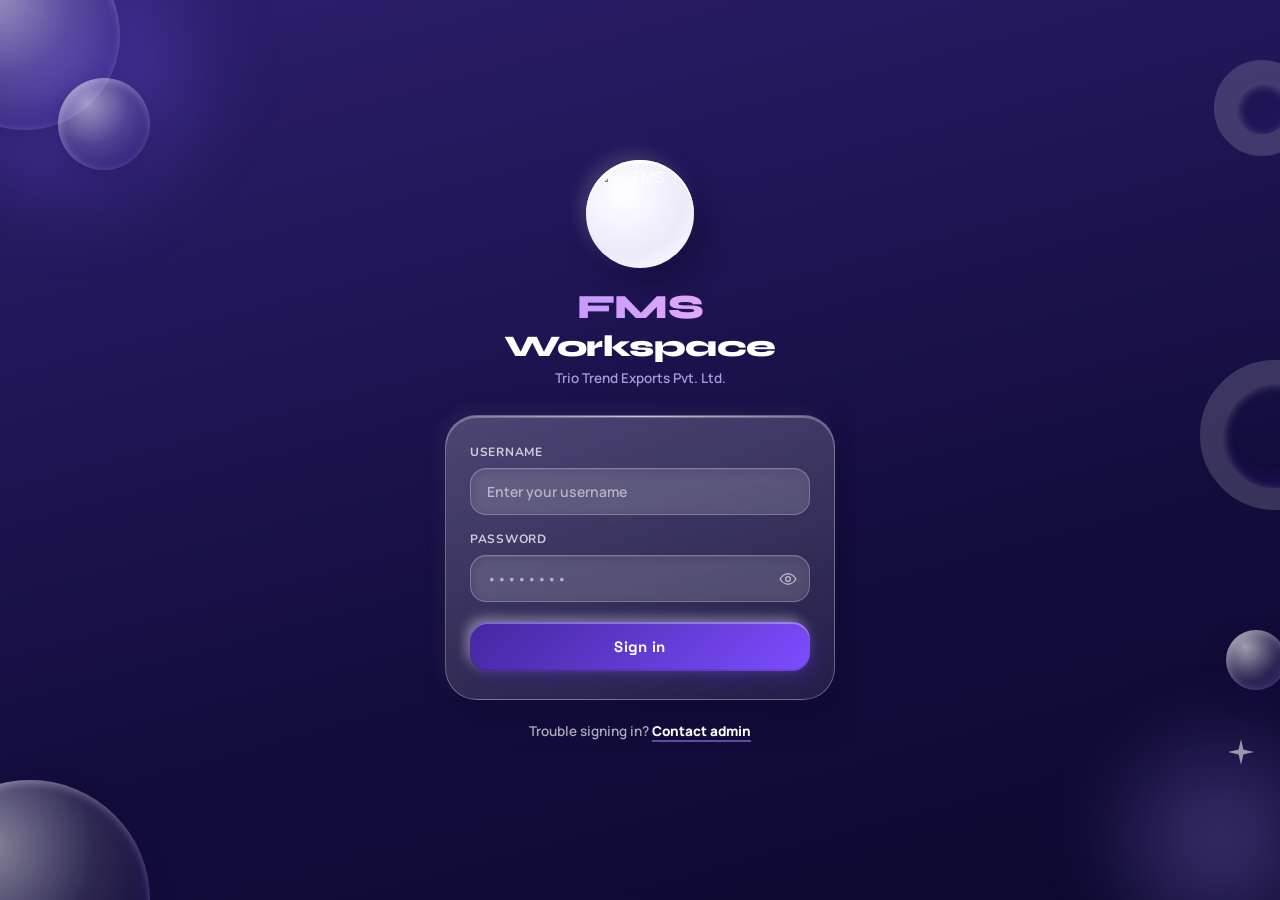
==== commit 943747ec: "Update index.html" ====
--- a/index.html
+++ b/index.html
@@ -178,20 +178,24 @@
     </div>
 
     <div class="content">
-      <div class="section-label">Line Stages</div>
+      <div class="section-label" id="stagesSectionLabel">Line Stages</div>
       <div class="section-accent"><span class="bar"></span><span class="dot"></span></div>
 
-      <div class="clay-grid">
+      <div class="clay-grid" id="stagesGrid">
 
         <button class="stage-card" data-label="End of Line"
           style="--tint-a:#dbe6ff; --tint-b:#f1f5ff; --ic:#3b6fef; --sh:rgba(59,111,239,0.22); --d:0s;">
+          <div class="stage-count" id="eolStageCount">
+            <span class="stage-count-num" id="eolStageCountNum">—</span>
+          </div>
           <span class="stage-icon"><svg width="22" height="22" viewBox="0 0 24 24" fill="none">
               <path d="M6 3v18" stroke="var(--ic)" stroke-width="2" stroke-linecap="round" />
               <path d="M6 4h9l-2 3 2 3H6" fill="var(--ic)" />
             </svg></span>
           <h3>END OF LINE</h3>
           <div class="stage-footer">
-            <span class="stage-bar"></span>
+            <span class="stage-bar stage-bar-today" id="eolTodayBar">Today <span
+                id="eolTodayCountNum">0</span></span>
             <span class="stage-arrow"><svg width="16" height="16" viewBox="0 0 24 24" fill="none">
                 <path d="M5 12h14M13 6l6 6-6 6" stroke="var(--ic)" stroke-width="2" stroke-linecap="round"
                   stroke-linejoin="round" />
@@ -249,6 +253,34 @@
               </svg></span>
           </div>
         </button>
+
+      </div>
+
+      <!-- KPI view (Store / Warehouse) — toggled in via the Quick Menu (fab) button.
+           Hidden by default; main.js swaps this with #stagesGrid on click. -->
+      <div class="clay-grid kpi-grid" id="kpiGrid" hidden>
+
+        <div class="kpi-card" style="--tint-a:#ffe0ec; --tint-b:#fff3f7; --ic:#ff5f96; --sh:rgba(255,95,150,0.22);">
+          <span class="stage-icon"><svg width="22" height="22" viewBox="0 0 24 24" fill="none">
+              <path d="M4 8l1.5-4h13L20 8" stroke="var(--ic)" stroke-width="1.8" stroke-linejoin="round" />
+              <path d="M4 8h16v11a1 1 0 0 1-1 1H5a1 1 0 0 1-1-1V8z" stroke="var(--ic)" stroke-width="1.8"
+                stroke-linejoin="round" />
+              <path d="M9 12a3 3 0 0 0 6 0" stroke="var(--ic)" stroke-width="1.8" stroke-linecap="round" />
+            </svg></span>
+          <h3>STORE</h3>
+          <div class="kpi-value" id="kpiStoreValue">—</div>
+        </div>
+
+        <div class="kpi-card" style="--tint-a:#d3f0ff; --tint-b:#eefaff; --ic:#17a2e0; --sh:rgba(23,162,224,0.22);">
+          <span class="stage-icon"><svg width="22" height="22" viewBox="0 0 24 24" fill="none">
+              <path d="M3 10l9-6 9 6" stroke="var(--ic)" stroke-width="1.8" stroke-linecap="round"
+                stroke-linejoin="round" />
+              <path d="M5 9v11h14V9" stroke="var(--ic)" stroke-width="1.8" stroke-linejoin="round" />
+              <path d="M9 20v-6h6v6" stroke="var(--ic)" stroke-width="1.8" stroke-linejoin="round" />
+            </svg></span>
+          <h3>WAREHOUSE</h3>
+          <div class="kpi-value" id="kpiWarehouseValue">—</div>
+        </div>
 
       </div>
 
@@ -323,6 +355,14 @@
             <span class="fs-dot" style="background:#42a5f5;"></span>Order Information
           </div>
 
+          <div class="batch-complete-warning" id="batchCompleteWarning" role="alert" hidden>
+            <span class="batch-complete-warning__icon" aria-hidden="true">✓</span>
+            <div>
+              <strong>Warehouse transfer complete</strong>
+              <p>All quantity for this Batch ID has already been sent to the warehouse.</p>
+            </div>
+          </div>
+
           <div class="form-row-2">
             <div class="form-group">
               <label class="form-label">Batch ID</label>
@@ -380,7 +420,7 @@
               </div>
             </div>
             <div class="form-group">
-              <label class="form-label">Quantity</label>
+              <label class="form-label">Available Qty</label>
               <div class="input-wrapper">
                 <span class="input-icon"><svg width="14" height="14" viewBox="0 0 24 24" fill="none">
                     <rect x="3" y="3" width="18" height="18" rx="2" stroke="currentColor" stroke-width="2" />
@@ -427,11 +467,17 @@
           <div class="form-row-2">
             <div class="form-group">
               <label class="form-label">ETD</label>
-              <input type="date" class="form-input" id="eol_etd" required>
+              <div class="date-field-wrap">
+                <input type="date" class="form-input" id="eol_etd" required>
+                <span class="date-display" id="eol_etd_display">DD/MM/YYYY</span>
+              </div>
             </div>
             <div class="form-group">
               <label class="form-label">Checking Date</label>
-              <input type="date" class="form-input" id="eol_checkdate" required>
+              <div class="date-field-wrap">
+                <input type="date" class="form-input" id="eol_checkdate" required>
+                <span class="date-display" id="eol_checkdate_display">DD/MM/YYYY</span>
+              </div>
             </div>
           </div>
 
@@ -453,7 +499,7 @@
             </div>
             <div class="form-group">
               <label class="form-label">Sent to WH</label>
-              <input type="number" class="form-input form-input--blue" id="eol_wh" placeholder="0">
+              <input type="number" class="form-input form-input--blue" id="eol_wh" placeholder="0" readonly aria-readonly="true">
             </div>
           </div>
 
--- a/style.css
+++ b/style.css
@@ -354,6 +354,7 @@
 
 /* ═══════════════ HERO ═══════════════ */
 .hero {
+  /* Fallback while the video loads / if it fails */
   background: linear-gradient(155deg, var(--hero-1), var(--hero-2));
   padding: 22px 22px 52px;
   position: relative;
@@ -363,6 +364,31 @@
   box-shadow:
     0 16px 0 rgba(255, 255, 255, 0.06) inset,
     0 24px 40px rgba(20, 10, 70, 0.45);
+}
+
+/* Clips the video/overlay to the hero's rounded corners without clipping
+   .fab-sync, which intentionally overflows the hero's bottom edge. */
+.hero-video-wrap {
+  position: absolute;
+  inset: 0;
+  border-radius: 0 0 42px 42px;
+  overflow: hidden;
+  z-index: 0;
+  pointer-events: none;
+}
+
+.hero-bg-video {
+  position: absolute;
+  inset: 0;
+  width: 100%;
+  height: 100%;
+  object-fit: cover;
+}
+
+.hero-video-overlay {
+  position: absolute;
+  inset: 0;
+  background: linear-gradient(155deg, rgba(45, 30, 110, 0.52), rgba(19, 13, 61, 0.62));
 }
 
 .hero-dots {
@@ -375,6 +401,7 @@
   background-size: 11px 11px;
   pointer-events: none;
   opacity: 0.7;
+  z-index: 1;
 }
 
 .hero-glow {
@@ -386,6 +413,7 @@
   border-radius: 50%;
   background: radial-gradient(circle, rgba(160, 130, 255, 0.28), transparent 68%);
   pointer-events: none;
+  z-index: 1;
 }
 
 .hero-illustration {
@@ -460,6 +488,9 @@
   cursor: pointer;
   color: var(--text-light);
   position: relative;
+  padding: 0;
+  outline: none;
+  font: inherit;
   box-shadow:
     0 2px 0 rgba(255, 255, 255, 0.14) inset,
     5px 6px 14px rgba(0, 0, 0, 0.35),
@@ -472,6 +503,15 @@
   box-shadow:
     inset 3px 4px 8px rgba(0, 0, 0, 0.45),
     inset -2px -2px 7px rgba(255, 255, 255, 0.08);
+}
+
+.avatar-icon-video {
+  width: 22px;
+  height: 22px;
+  object-fit: contain;
+  border-radius: 50%;
+  pointer-events: none;
+  mix-blend-mode: screen;
 }
 
 /* Notification dot */
@@ -504,80 +544,6 @@
   }
 }
 
-.menu-panel {
-  position: absolute;
-  top: 54px;
-  right: 0;
-  background: linear-gradient(145deg, #f0ecff, #faf8ff);
-  color: var(--text-dark);
-  border-radius: 22px;
-  box-shadow: var(--clay-card);
-  padding: 8px;
-  display: none;
-  z-index: 20;
-  min-width: 170px;
-  overflow: hidden;
-}
-
-.menu-panel::before {
-  content: '';
-  position: absolute;
-  top: 0;
-  left: 0;
-  right: 0;
-  height: 2.5px;
-  background: linear-gradient(90deg, var(--accent), var(--accent-light), #ffb3f7);
-  border-radius: 22px 22px 0 0;
-}
-
-.menu-panel.open {
-  display: block;
-  animation: riseIn .22s ease both;
-}
-
-.menu-panel button {
-  width: 100%;
-  text-align: left;
-  padding: 11px 14px;
-  border: none;
-  background: none;
-  border-radius: 14px;
-  font-family: 'Nunito', sans-serif;
-  font-size: 14px;
-  font-weight: 700;
-  cursor: pointer;
-  color: var(--text-dark);
-  display: flex;
-  align-items: center;
-  gap: 10px;
-  transition: background .18s, color .18s;
-}
-
-.menu-panel button:hover {
-  background: rgba(124, 92, 240, 0.1);
-  color: var(--accent);
-}
-
-.mp-icon {
-  width: 28px;
-  height: 28px;
-  border-radius: 10px;
-  background: linear-gradient(145deg, #ede8ff, #fff);
-  display: flex;
-  align-items: center;
-  justify-content: center;
-  flex-shrink: 0;
-  box-shadow:
-    3px 3px 7px rgba(90, 60, 200, 0.15),
-    -2px -2px 6px rgba(255, 255, 255, 0.85);
-  transition: background .18s;
-}
-
-.menu-panel button:hover .mp-icon {
-  background: linear-gradient(135deg, var(--accent), var(--accent-light));
-  color: #fff;
-}
-
 /* Hero text */
 .hero-text {
   position: relative;
@@ -773,9 +739,89 @@
   display: grid;
   grid-template-columns: 1fr 1fr;
   gap: 16px;
+  transform-origin: top center;
+}
+
+/* .clay-grid sets display:grid unconditionally, which otherwise beats the
+   browser's default [hidden] { display:none } rule (same specificity, but
+   author styles win over UA styles). This higher-specificity rule makes
+   sure ANY .clay-grid (#stagesGrid or #kpiGrid) actually stays hidden
+   once main.js sets its `hidden` property. */
+.clay-grid[hidden] {
+  display: none;
+}
+
+/* ── Fold transition (Line Stages <-> Store/Warehouse KPIs) ── */
+@keyframes foldOut {
+  from {
+    transform: scaleY(1);
+    opacity: 1;
+  }
+
+  to {
+    transform: scaleY(0.82);
+    opacity: 0;
+  }
+}
+
+@keyframes foldIn {
+  from {
+    transform: scaleY(0.82);
+    opacity: 0;
+  }
+
+  to {
+    transform: scaleY(1);
+    opacity: 1;
+  }
+}
+
+.clay-grid.fold-out {
+  animation: foldOut .22s ease forwards;
+}
+
+.clay-grid.fold-in {
+  animation: foldIn .32s cubic-bezier(.34, 1.56, .64, 1) forwards;
+}
+
+/* ── KPI cards (Store / Warehouse) ── */
+.kpi-card {
+  position: relative;
+  background: linear-gradient(145deg, var(--tint-a, #ede8ff), var(--tint-b, #f8f6ff));
+  border-radius: 28px;
+  padding: 16px 14px 18px;
+  display: flex;
+  flex-direction: column;
+  align-items: flex-start;
+  gap: 6px;
+  font-family: 'Manrope', sans-serif;
+  box-shadow:
+    0 3px 0 rgba(255, 255, 255, 0.88) inset,
+    0 -2px 0 rgba(0, 0, 0, 0.04) inset,
+    8px 10px 24px var(--sh, rgba(108, 80, 240, 0.22)),
+    -6px -6px 16px rgba(255, 255, 255, 0.82);
+}
+
+.kpi-card h3 {
+  margin: 0;
+  font-family: 'Nunito', sans-serif;
+  font-weight: 900;
+  font-size: 14px;
+  letter-spacing: 0.3px;
+  color: var(--text-dark);
+}
+
+.kpi-value {
+  font-family: 'Space Grotesk', sans-serif;
+  font-weight: 800;
+  font-size: 30px;
+  color: var(--ic, var(--accent));
+  letter-spacing: -0.5px;
+  margin-top: 2px;
 }
 
 .stage-card {
+  position: relative;
   background: linear-gradient(145deg, var(--tint-a, #ede8ff), var(--tint-b, #f8f6ff));
   border: none;
   border-radius: 28px;
@@ -843,6 +889,26 @@
   font-size: 14px;
   letter-spacing: 0.3px;
   color: var(--text-dark);
+}
+
+.stage-count {
+  position: absolute;
+  top: 14px;
+  right: 16px;
+}
+
+.stage-count-num {
+  font-family: 'Space Grotesk', sans-serif;
+  font-weight: 800;
+  font-size: 26px;
+  color: var(--ic, var(--accent));
+  letter-spacing: -0.5px;
+  display: inline-block;
+  transition: transform .2s cubic-bezier(.34, 1.56, .64, 1);
+}
+
+.stage-count-num.bump {
+  transform: scale(1.22);
 }
 
 .stage-footer {
@@ -1270,6 +1336,24 @@
   color: #1e88e5;
 }
 
+/* ── Duplicate Batch ID warning ── */
+.batch-warning-msg {
+  display: none;
+  font-family: 'Space Grotesk', sans-serif;
+  font-size: 11px;
+  font-weight: 700;
+  color: #e53935;
+  margin-top: 2px;
+}
+
+.batch-warning-msg.show {
+  display: block;
+}
+
+.dropdown-trigger.is-duplicate {
+  box-shadow: inset 3px 4px 9px rgba(229, 57, 53, 0.2), inset -2px -2px 7px rgba(255, 255, 255, 0.9), 0 0 0 2.5px rgba(229, 57, 53, 0.5) !important;
+}
+
 /* ── Custom Searchable Dropdown ── */
 .custom-dropdown {
   position: relative;
@@ -1404,6 +1488,44 @@
   font-weight: 600;
 }
 
+/* ── DD/MM/YYYY display overlay ──
+   Native <input type="date"> renders its text in whatever format the
+   device/browser locale uses (often MM/DD/YYYY on mobile). The value
+   itself is always ISO (YYYY-MM-DD) regardless of display, so we hide
+   the native text and overlay our own always-DD/MM/YYYY label. Clicks
+   still pass through to the real input underneath, opening the native
+   picker as normal. */
+.date-field-wrap {
+  position: relative;
+  display: flex;
+  align-items: center;
+}
+
+.date-field-wrap .form-input[type="date"] {
+  color: transparent;
+}
+
+.date-field-wrap .form-input[type="date"]:focus {
+  color: transparent;
+}
+
+.date-display {
+  position: absolute;
+  left: 14px;
+  top: 50%;
+  transform: translateY(-50%);
+  font-family: 'Poppins', sans-serif;
+  font-weight: 600;
+  font-size: 14px;
+  color: #bbdefb;
+  pointer-events: none;
+  white-space: nowrap;
+}
+
+.date-display.has-value {
+  color: #1565c0;
+}
+
 .form-input--green:focus {
   box-shadow: inset 3px 4px 9px rgba(31, 174, 118, 0.15), inset -2px -2px 7px rgba(255, 255, 255, 0.9), 0 0 0 2.5px rgba(31, 174, 118, 0.22);
 }
